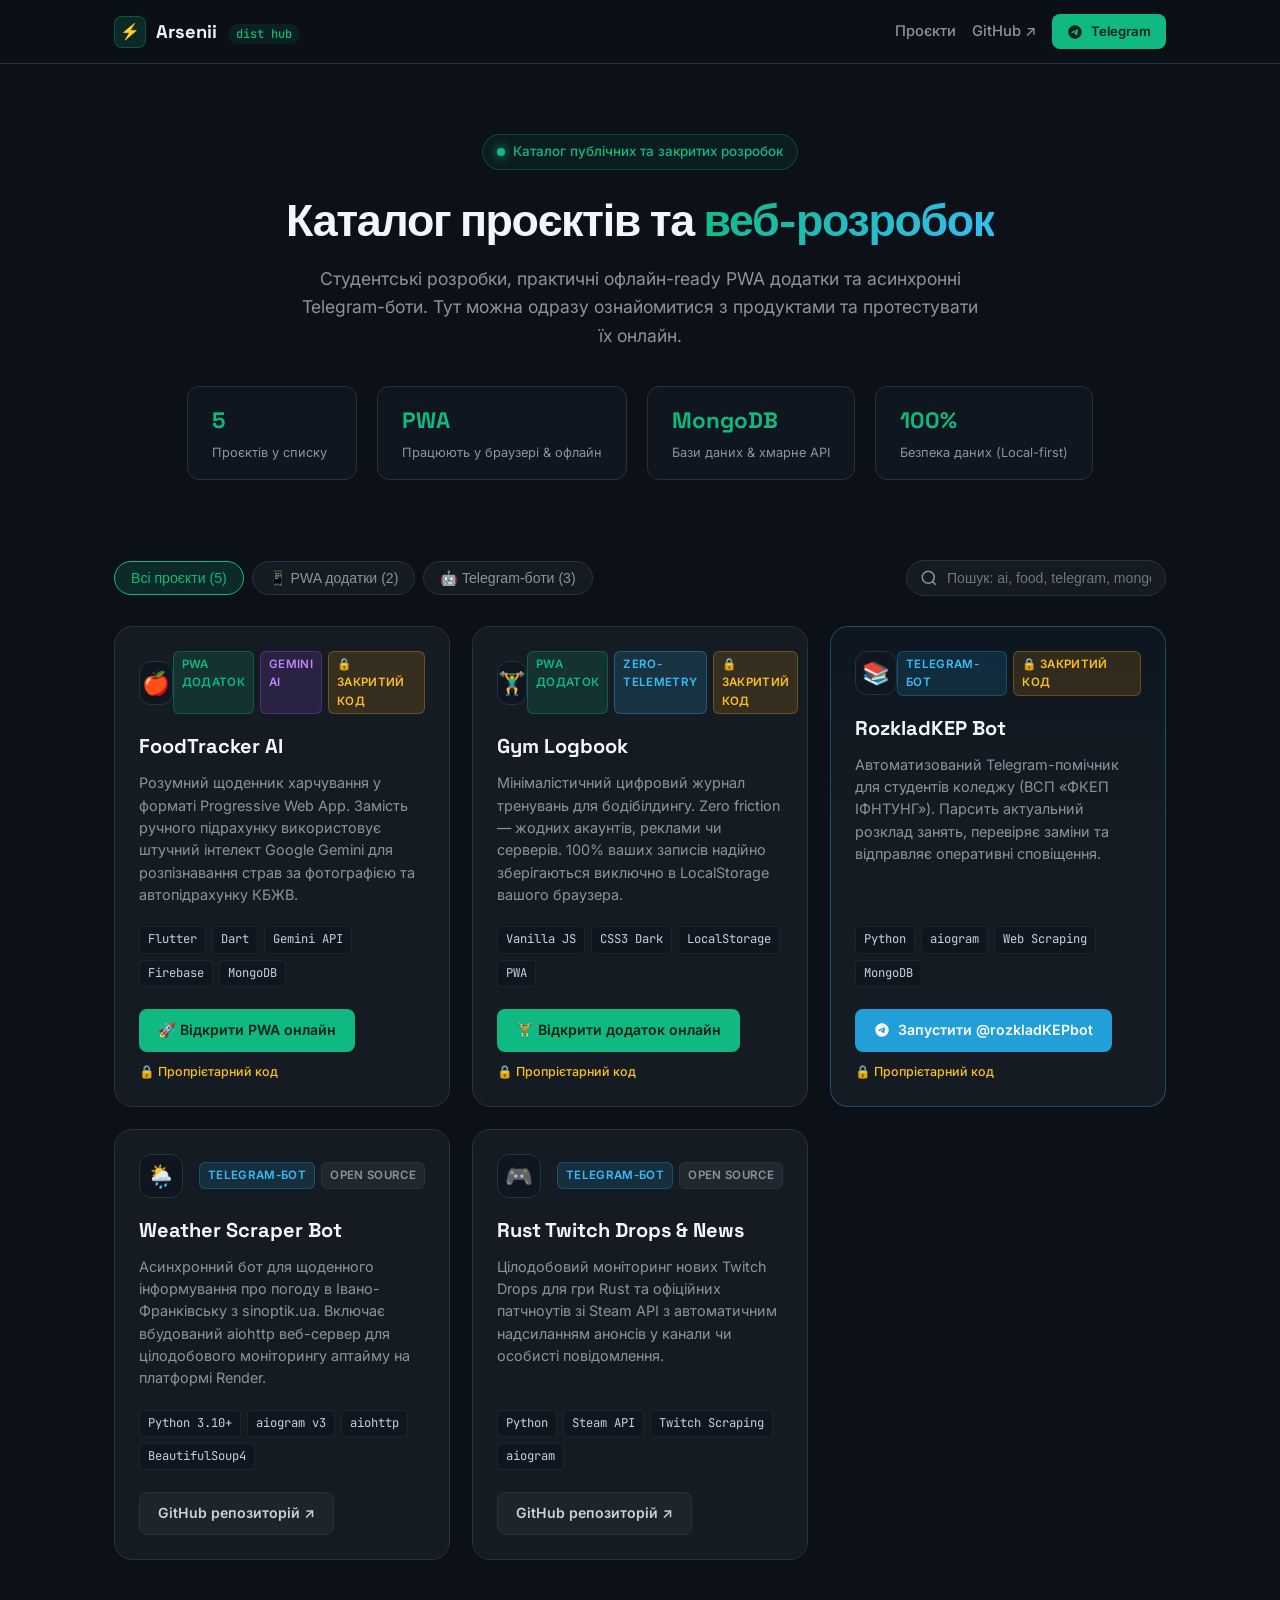
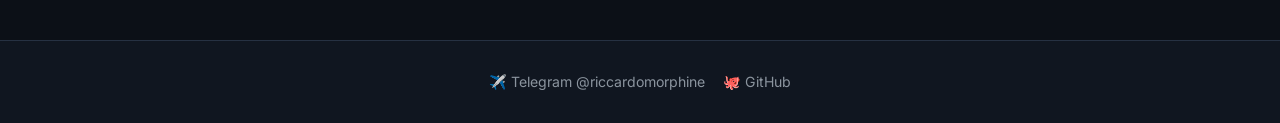
==== index.html @ 44084115 "chore: remove footer copyright" ====
<!DOCTYPE html>
<html lang="uk">
<head>
  <meta charset="UTF-8">
  <meta name="viewport" content="width=device-width, initial-scale=1.0">
  <meta name="color-scheme" content="dark">
  <title>Arsenii · Каталог проєктів & PWA</title>
  <meta name="description" content="Каталог проєктів, веб-додатків PWA та Telegram-ботів Arsenii (@arsen2010arsen). Пряме тестування онлайн.">
  <meta name="theme-color" content="#0b0f17">

  <link rel="preconnect" href="https://fonts.googleapis.com">
  <link rel="preconnect" href="https://fonts.gstatic.com" crossorigin>
  <link href="https://fonts.googleapis.com/css2?family=Inter:wght@400;500;600;700&family=JetBrains+Mono:wght@400;500;600&family=Space+Grotesk:wght@600;700&display=swap" rel="stylesheet">
  <link rel="stylesheet" href="./styles.css">
  <link rel="icon" href="data:image/svg+xml,%3Csvg xmlns='http://www.w3.org/2000/svg' viewBox='0 0 64 64'%3E%3Crect width='64' height='64' rx='16' fill='%230b0f17'/%3E%3Cpath d='M18 46V18h14a14 14 0 0 1 0 28H18zm14-14h12' stroke='%2310b981' stroke-width='4' stroke-linecap='round' stroke-linejoin='round' fill='none'/%3E%3C/svg%3E">
</head>
<body>
  <!-- HEADER -->
  <header class="site-header">
    <div class="container header-inner">
      <a href="#" class="brand">
        <span class="brand-icon">⚡</span>
        <span class="brand-text">Arsenii <span class="brand-badge">dist hub</span></span>
      </a>
      <nav class="nav-links">
        <a href="#projects">Проєкти</a>
        <a href="https://github.com/arsen2010arsen" target="_blank" rel="noopener">GitHub ↗</a>
        <a href="https://t.me/riccardomorphine" target="_blank" rel="noopener" class="btn btn-sm btn-primary">
          <svg width="16" height="16" viewBox="0 0 24 24" fill="currentColor"><path d="M12 2C6.48 2 2 6.48 2 12s4.48 10 10 10 10-4.48 10-10S17.52 2 12 2zm4.64 6.8c-.15 1.58-.8 5.42-1.13 7.19-.14.75-.42 1-.68 1.03-.58.05-1.02-.38-1.58-.75-.88-.58-1.38-.94-2.23-1.5-.99-.65-.35-1.01.22-1.59.15-.15 2.71-2.48 2.76-2.69a.2.2 0 00-.05-.18c-.06-.05-.14-.03-.21-.02-.09.02-1.49.95-4.22 2.79-.4.27-.76.41-1.08.4-.36-.01-1.04-.2-1.55-.37-.63-.2-1.12-.31-1.08-.66.02-.18.27-.36.74-.55 2.92-1.27 4.86-2.11 5.83-2.51 2.78-1.16 3.35-1.36 3.73-1.36.08 0 .27.02.39.12.1.08.13.19.14.27-.01.06.01.24 0 .38z"/></svg>
          Telegram
        </a>
      </nav>
    </div>
  </header>

  <!-- HERO SECTION -->
  <section class="hero">
    <div class="container">
      <div class="hero-badge">
        <span class="pulse-dot"></span>
        <span>Каталог публічних та закритих розробок</span>
      </div>
      <h1 class="hero-title">
        Каталог проєктів та <span class="gradient-text">веб-розробок</span>
      </h1>
      <p class="hero-subtitle">
        Студентські розробки, практичні офлайн-ready PWA додатки та асинхронні Telegram-боти.
        Тут можна одразу ознайомитися з продуктами та протестувати їх онлайн.
      </p>

      <div class="stats-row">
        <div class="stat-card">
          <div class="stat-num">5</div>
          <div class="stat-label">Проєктів у списку</div>
        </div>
        <div class="stat-card">
          <div class="stat-num">PWA</div>
          <div class="stat-label">Працюють у браузері & офлайн</div>
        </div>
        <div class="stat-card">
          <div class="stat-num">MongoDB</div>
          <div class="stat-label">Бази даних & хмарне API</div>
        </div>
        <div class="stat-card">
          <div class="stat-num">100%</div>
          <div class="stat-label">Безпека даних (Local-first)</div>
        </div>
      </div>
    </div>
  </section>

  <!-- PROJECTS SECTION -->
  <section class="section-projects" id="projects">
    <div class="container">
      <div class="toolbar">
        <div class="filter-chips">
          <button class="chip active" data-filter="all">Всі проєкти (5)</button>
          <button class="chip" data-filter="pwa">📱 PWA додатки (2)</button>
          <button class="chip" data-filter="bot">🤖 Telegram-боти (3)</button>
        </div>
        <div class="search-box">
          <svg class="search-icon" width="18" height="18" viewBox="0 0 24 24" fill="none" stroke="currentColor" stroke-width="2"><circle cx="11" cy="11" r="8"/><path d="m21 21-4.3-4.3"/></svg>
          <input type="text" id="searchInput" placeholder="Пошук: ai, food, telegram, mongodb..." autocomplete="off">
        </div>
      </div>

      <div class="projects-grid" id="projectsGrid">

        <!-- FOODTRACKER AI -->
        <article class="project-card" data-category="pwa" data-keywords="foodtracker ai flutter dart firebase gemini mongodb калорії харчування їжа pwa">
          <div class="card-header">
            <div class="card-icon-wrap icon-food">🍎</div>
            <div class="card-badges">
              <span class="badge badge-accent">PWA Додаток</span>
              <span class="badge badge-purple">Gemini AI</span>
              <span class="badge badge-private">🔒 Закритий код</span>
            </div>
          </div>
          <h2 class="card-title">FoodTracker AI</h2>
          <p class="card-desc">
            Розумний щоденник харчування у форматі Progressive Web App. Замість ручного підрахунку використовує штучний інтелект Google Gemini для розпізнавання страв за фотографією та автопідрахунку КБЖВ.
          </p>
          <div class="tech-stack">
            <span class="tech-tag">Flutter</span>
            <span class="tech-tag">Dart</span>
            <span class="tech-tag">Gemini API</span>
            <span class="tech-tag">Firebase</span>
            <span class="tech-tag">MongoDB</span>
          </div>
          <div class="card-actions">
            <a href="https://arsen2010arsen.github.io/FoodTracker/" target="_blank" rel="noopener" class="btn btn-primary">
              🚀 Відкрити PWA онлайн
            </a>
            <span class="private-note">🔒 Пропрієтарний код</span>
          </div>
        </article>

        <!-- GYM LOGBOOK -->
        <article class="project-card" data-category="pwa" data-keywords="gym logbook тренування зал спорт вправи ваги localstorage pwa javascript">
          <div class="card-header">
            <div class="card-icon-wrap icon-gym">🏋️‍♂️</div>
            <div class="card-badges">
              <span class="badge badge-accent">PWA Додаток</span>
              <span class="badge badge-blue">Zero-Telemetry</span>
              <span class="badge badge-private">🔒 Закритий код</span>
            </div>
          </div>
          <h2 class="card-title">Gym Logbook</h2>
          <p class="card-desc">
            Мінімалістичний цифровий журнал тренувань для бодібілдингу. Zero friction — жодних акаунтів, реклами чи серверів. 100% ваших записів надійно зберігаються виключно в LocalStorage вашого браузера.
          </p>
          <div class="tech-stack">
            <span class="tech-tag">Vanilla JS</span>
            <span class="tech-tag">CSS3 Dark</span>
            <span class="tech-tag">LocalStorage</span>
            <span class="tech-tag">PWA</span>
          </div>
          <div class="card-actions">
            <a href="https://arsen2010arsen.github.io/Gym-Logbook/" target="_blank" rel="noopener" class="btn btn-primary">
              🏋️ Відкрити додаток онлайн
            </a>
            <span class="private-note">🔒 Пропрієтарний код</span>
          </div>
        </article>

        <!-- ROZKLAD KEP -->
        <article class="project-card card-highlighted" data-category="bot" data-keywords="rozkladkep розклад коледж кеп парсинг студент пари заміни бот telegram python mongodb">
          <div class="card-header">
            <div class="card-icon-wrap icon-bot">📚</div>
            <div class="card-badges">
              <span class="badge badge-tg">Telegram-бот</span>
              <span class="badge badge-private">🔒 Закритий код</span>
            </div>
          </div>
          <h2 class="card-title">RozkladKEP Bot</h2>
          <p class="card-desc">
            Автоматизований Telegram-помічник для студентів коледжу (ВСП «ФКЕП ІФНТУНГ»). Парсить актуальний розклад занять, перевіряє заміни та відправляє оперативні сповіщення.
          </p>
          <div class="tech-stack">
            <span class="tech-tag">Python</span>
            <span class="tech-tag">aiogram</span>
            <span class="tech-tag">Web Scraping</span>
            <span class="tech-tag">MongoDB</span>
          </div>
          <div class="card-actions">
            <a href="https://t.me/rozkladKEPbot" target="_blank" rel="noopener" class="btn btn-primary btn-tg">
              <svg width="16" height="16" viewBox="0 0 24 24" fill="currentColor"><path d="M12 2C6.48 2 2 6.48 2 12s4.48 10 10 10 10-4.48 10-10S17.52 2 12 2zm4.64 6.8c-.15 1.58-.8 5.42-1.13 7.19-.14.75-.42 1-.68 1.03-.58.05-1.02-.38-1.58-.75-.88-.58-1.38-.94-2.23-1.5-.99-.65-.35-1.01.22-1.59.15-.15 2.71-2.48 2.76-2.69a.2.2 0 00-.05-.18c-.06-.05-.14-.03-.21-.02-.09.02-1.49.95-4.22 2.79-.4.27-.76.41-1.08.4-.36-.01-1.04-.2-1.55-.37-.63-.2-1.12-.31-1.08-.66.02-.18.27-.36.74-.55 2.92-1.27 4.86-2.11 5.83-2.51 2.78-1.16 3.35-1.36 3.73-1.36.08 0 .27.02.39.12.1.08.13.19.14.27-.01.06.01.24 0 .38z"/></svg>
              Запустити @rozkladKEPbot
            </a>
            <span class="private-note">🔒 Пропрієтарний код</span>
          </div>
        </article>

        <!-- WEATHER SCRAPER BOT -->
        <article class="project-card" data-category="bot" data-keywords="weather погода парсер sinoptik бот telegram python aiogram aiohttp render">
          <div class="card-header">
            <div class="card-icon-wrap icon-weather">🌦️</div>
            <div class="card-badges">
              <span class="badge badge-tg">Telegram-бот</span>
              <span class="badge badge-muted">Open Source</span>
            </div>
          </div>
          <h2 class="card-title">Weather Scraper Bot</h2>
          <p class="card-desc">
            Асинхронний бот для щоденного інформування про погоду в Івано-Франківську з sinoptik.ua. Включає вбудований aiohttp веб-сервер для цілодобового моніторингу аптайму на платформі Render.
          </p>
          <div class="tech-stack">
            <span class="tech-tag">Python 3.10+</span>
            <span class="tech-tag">aiogram v3</span>
            <span class="tech-tag">aiohttp</span>
            <span class="tech-tag">BeautifulSoup4</span>
          </div>
          <div class="card-actions">
            <a href="https://github.com/arsen2010arsen/weather-bot" target="_blank" rel="noopener" class="btn btn-outline">
              GitHub репозиторій ↗
            </a>
          </div>
        </article>

        <!-- RUST DROPS -->
        <article class="project-card" data-category="bot" data-keywords="rust twitch drops steam news бот telegram сповіщення ігри">
          <div class="card-header">
            <div class="card-icon-wrap icon-rust">🎮</div>
            <div class="card-badges">
              <span class="badge badge-tg">Telegram-бот</span>
              <span class="badge badge-muted">Open Source</span>
            </div>
          </div>
          <h2 class="card-title">Rust Twitch Drops & News</h2>
          <p class="card-desc">
            Цілодобовий моніторинг нових Twitch Drops для гри Rust та офіційних патчноутів зі Steam API з автоматичним надсиланням анонсів у канали чи особисті повідомлення.
          </p>
          <div class="tech-stack">
            <span class="tech-tag">Python</span>
            <span class="tech-tag">Steam API</span>
            <span class="tech-tag">Twitch Scraping</span>
            <span class="tech-tag">aiogram</span>
          </div>
          <div class="card-actions">
            <a href="https://github.com/arsen2010arsen/RustDrops" target="_blank" rel="noopener" class="btn btn-outline">
              GitHub репозиторій ↗
            </a>
          </div>
        </article>

      </div>

      <div class="empty-state" id="emptyState" style="display: none;">
        <p>🔍 Проєктів за цим запитом не знайдено.</p>
      </div>
    </div>
  </section>

  <!-- FOOTER -->
  <footer class="site-footer">
    <div class="container footer-inner">
      <div class="footer-links">
        <a href="https://t.me/riccardomorphine" target="_blank" rel="noopener">✈️ Telegram @riccardomorphine</a>
        <a href="https://github.com/arsen2010arsen" target="_blank" rel="noopener">🐙 GitHub</a>
      </div>
    </div>
  </footer>

  <script src="./script.js"></script>
</body>
</html>
---- styles.css ----
:root {
  --bg-main: #0c1017;
  --bg-card: #151b23;
  --bg-card-hover: #1c2430;
  --bg-surface: #101620;
  --border: #263142;
  --border-focus: #3b82f6;
  --text-main: #f0f6fc;
  --text-muted: #8b949e;
  --text-sub: #c9d1d9;
  
  --primary: #10b981;
  --primary-hover: #059669;
  --primary-glow: rgba(16, 185, 129, 0.15);
  
  --tg: #229ed9;
  --tg-hover: #1b87ba;
  
  --radius-sm: 8px;
  --radius-md: 12px;
  --radius-lg: 18px;
  --transition: all 0.2s cubic-bezier(0.16, 1, 0.3, 1);
}

* {
  margin: 0;
  padding: 0;
  box-sizing: border-box;
}

html {
  scroll-behavior: smooth;
}

body {
  font-family: 'Inter', -apple-system, BlinkMacSystemFont, 'Segoe UI', Roboto, sans-serif;
  background-color: var(--bg-main);
  color: var(--text-main);
  line-height: 1.6;
  min-height: 100vh;
  display: flex;
  flex-direction: column;
}

.container {
  width: 100%;
  max-width: 1100px;
  margin: 0 auto;
  padding: 0 24px;
}

/* HEADER */
.site-header {
  position: sticky;
  top: 0;
  z-index: 100;
  background: rgba(12, 16, 23, 0.85);
  backdrop-filter: blur(12px);
  -webkit-backdrop-filter: blur(12px);
  border-bottom: 1px solid var(--border);
  padding: 14px 0;
}

.header-inner {
  display: flex;
  justify-content: space-between;
  align-items: center;
}

.brand {
  display: flex;
  align-items: center;
  gap: 10px;
  text-decoration: none;
  color: var(--text-main);
  font-family: 'Space Grotesk', sans-serif;
  font-size: 1.15rem;
  font-weight: 700;
}

.brand-icon {
  display: flex;
  align-items: center;
  justify-content: center;
  width: 32px;
  height: 32px;
  background: var(--primary-glow);
  border: 1px solid rgba(16, 185, 129, 0.3);
  border-radius: var(--radius-sm);
  font-size: 1rem;
}

.brand-badge {
  font-size: 0.75rem;
  font-family: 'JetBrains Mono', monospace;
  font-weight: 500;
  color: var(--primary);
  background: rgba(16, 185, 129, 0.1);
  padding: 2px 8px;
  border-radius: 20px;
  margin-left: 6px;
}

.nav-links {
  display: flex;
  align-items: center;
  gap: 16px;
}

.nav-links a:not(.btn) {
  color: var(--text-muted);
  text-decoration: none;
  font-size: 0.92rem;
  font-weight: 500;
  transition: var(--transition);
}

.nav-links a:not(.btn):hover {
  color: var(--text-main);
}

/* BUTTONS */
.btn {
  display: inline-flex;
  align-items: center;
  justify-content: center;
  gap: 8px;
  padding: 9px 18px;
  border-radius: var(--radius-sm);
  font-size: 0.88rem;
  font-weight: 600;
  text-decoration: none;
  cursor: pointer;
  transition: var(--transition);
  border: 1px solid transparent;
}

.btn-sm {
  padding: 6px 14px;
  font-size: 0.82rem;
}

.btn-primary {
  background: var(--primary);
  color: #042116;
}

.btn-primary:hover {
  background: var(--primary-hover);
  color: #fff;
  transform: translateY(-1px);
}

.btn-tg {
  background: var(--tg);
  color: #fff;
}

.btn-tg:hover {
  background: var(--tg-hover);
  transform: translateY(-1px);
}

.btn-outline {
  background: rgba(255, 255, 255, 0.04);
  color: var(--text-sub);
  border-color: var(--border);
}

.btn-outline:hover {
  background: rgba(255, 255, 255, 0.08);
  border-color: var(--text-muted);
  color: var(--text-main);
}

/* HERO */
.hero {
  padding: 70px 0 40px;
  text-align: center;
}

.hero-badge {
  display: inline-flex;
  align-items: center;
  gap: 8px;
  padding: 6px 14px;
  background: rgba(16, 185, 129, 0.08);
  border: 1px solid rgba(16, 185, 129, 0.25);
  border-radius: 30px;
  color: var(--primary);
  font-size: 0.84rem;
  font-weight: 500;
  margin-bottom: 24px;
}

.pulse-dot {
  width: 8px;
  height: 8px;
  background: var(--primary);
  border-radius: 50%;
  box-shadow: 0 0 10px var(--primary);
  animation: pulse 2s infinite;
}

@keyframes pulse {
  0%, 100% { opacity: 1; transform: scale(1); }
  50% { opacity: 0.5; transform: scale(0.85); }
}

.hero-title {
  font-family: 'Space Grotesk', sans-serif;
  font-size: 2.8rem;
  font-weight: 700;
  line-height: 1.2;
  letter-spacing: -0.03em;
  margin-bottom: 18px;
}

.gradient-text {
  background: linear-gradient(135deg, #10b981 0%, #38bdf8 100%);
  -webkit-background-clip: text;
  -webkit-text-fill-color: transparent;
}

.hero-subtitle {
  max-width: 680px;
  margin: 0 auto 36px;
  color: var(--text-muted);
  font-size: 1.1rem;
}

.stats-row {
  display: flex;
  justify-content: center;
  gap: 20px;
  flex-wrap: wrap;
  margin-top: 10px;
}

.stat-card {
  background: var(--bg-surface);
  border: 1px solid var(--border);
  padding: 16px 24px;
  border-radius: var(--radius-md);
  min-width: 170px;
  text-align: left;
}

.stat-num {
  font-family: 'Space Grotesk', sans-serif;
  font-size: 1.4rem;
  font-weight: 700;
  color: var(--primary);
}

.stat-label {
  font-size: 0.8rem;
  color: var(--text-muted);
  margin-top: 4px;
}

/* TOOLBAR & SEARCH */
.section-projects {
  padding: 40px 0 80px;
  flex-grow: 1;
}

.toolbar {
  display: flex;
  justify-content: space-between;
  align-items: center;
  gap: 16px;
  margin-bottom: 30px;
  flex-wrap: wrap;
}

.filter-chips {
  display: flex;
  gap: 8px;
  flex-wrap: wrap;
}

.chip {
  background: var(--bg-card);
  color: var(--text-muted);
  border: 1px solid var(--border);
  padding: 8px 16px;
  border-radius: 20px;
  font-size: 0.88rem;
  font-weight: 500;
  cursor: pointer;
  transition: var(--transition);
}

.chip:hover {
  color: var(--text-main);
  border-color: var(--text-muted);
}

.chip.active {
  background: var(--primary-glow);
  color: var(--primary);
  border-color: var(--primary);
}

.search-box {
  position: relative;
  min-width: 260px;
}

.search-icon {
  position: absolute;
  left: 14px;
  top: 50%;
  transform: translateY(-50%);
  color: var(--text-muted);
  pointer-events: none;
}

.search-box input {
  width: 100%;
  padding: 9px 14px 9px 40px;
  background: var(--bg-card);
  border: 1px solid var(--border);
  border-radius: 20px;
  color: var(--text-main);
  font-size: 0.88rem;
  outline: none;
  transition: var(--transition);
}

.search-box input:focus {
  border-color: var(--primary);
  box-shadow: 0 0 0 3px rgba(16, 185, 129, 0.2);
}

/* PROJECTS GRID */
.projects-grid {
  display: grid;
  grid-template-columns: repeat(auto-fill, minmax(320px, 1fr));
  gap: 22px;
}

.project-card {
  background: var(--bg-card);
  border: 1px solid var(--border);
  border-radius: var(--radius-lg);
  padding: 24px;
  display: flex;
  flex-direction: column;
  transition: var(--transition);
  position: relative;
}

.project-card:hover {
  transform: translateY(-3px);
  border-color: #3b4a5d;
  background: var(--bg-card-hover);
  box-shadow: 0 12px 30px rgba(0, 0, 0, 0.35);
}

.card-highlighted {
  border-color: rgba(34, 158, 217, 0.4);
  background: linear-gradient(180deg, rgba(34, 158, 217, 0.05) 0%, var(--bg-card) 40%);
}

.card-header {
  display: flex;
  justify-content: space-between;
  align-items: center;
  margin-bottom: 16px;
}

.card-icon-wrap {
  width: 44px;
  height: 44px;
  display: flex;
  align-items: center;
  justify-content: center;
  border-radius: var(--radius-md);
  font-size: 1.4rem;
  background: var(--bg-surface);
  border: 1px solid var(--border);
}

.card-badges {
  display: flex;
  gap: 6px;
}

.badge {
  font-size: 0.72rem;
  font-weight: 600;
  padding: 3px 8px;
  border-radius: 6px;
  text-transform: uppercase;
  letter-spacing: 0.03em;
}

.badge-accent {
  background: rgba(16, 185, 129, 0.15);
  color: var(--primary);
  border: 1px solid rgba(16, 185, 129, 0.3);
}

.badge-purple {
  background: rgba(168, 85, 247, 0.15);
  color: #c084fc;
  border: 1px solid rgba(168, 85, 247, 0.3);
}

.badge-blue {
  background: rgba(56, 189, 248, 0.15);
  color: #38bdf8;
  border: 1px solid rgba(56, 189, 248, 0.3);
}

.badge-tg {
  background: rgba(34, 158, 217, 0.15);
  color: #38bdf8;
  border: 1px solid rgba(34, 158, 217, 0.3);
}

.badge-private {
  background: rgba(245, 158, 11, 0.15);
  color: #fbbf24;
  border: 1px solid rgba(245, 158, 11, 0.3);
}

.badge-muted {
  background: rgba(255, 255, 255, 0.05);
  color: var(--text-muted);
  border: 1px solid var(--border);
}

.card-title {
  font-family: 'Space Grotesk', sans-serif;
  font-size: 1.25rem;
  font-weight: 700;
  margin-bottom: 10px;
  color: var(--text-main);
}

.card-desc {
  color: var(--text-muted);
  font-size: 0.9rem;
  line-height: 1.55;
  margin-bottom: 20px;
  flex-grow: 1;
}

.tech-stack {
  display: flex;
  flex-wrap: wrap;
  gap: 6px;
  margin-bottom: 22px;
}

.tech-tag {
  font-family: 'JetBrains Mono', monospace;
  font-size: 0.76rem;
  background: var(--bg-surface);
  color: var(--text-sub);
  padding: 3px 8px;
  border-radius: 4px;
  border: 1px solid rgba(255, 255, 255, 0.06);
}

.card-actions {
  display: flex;
  align-items: center;
  gap: 10px;
  flex-wrap: wrap;
}

.private-note {
  font-size: 0.78rem;
  color: #fbbf24;
  font-weight: 500;
}

.empty-state {
  text-align: center;
  padding: 60px 20px;
  color: var(--text-muted);
  font-size: 1.1rem;
}

/* FOOTER */
.site-footer {
  border-top: 1px solid var(--border);
  padding: 30px 0;
  background: var(--bg-surface);
}

.footer-inner {
  display: flex;
  justify-content: center;
  align-items: center;
  gap: 24px;
}

.footer-copy {
  font-size: 0.9rem;
  font-weight: 600;
  color: var(--text-main);
}

.footer-sub {
  font-size: 0.8rem;
  color: var(--text-muted);
}

.footer-links {
  display: flex;
  gap: 18px;
}

.footer-links a {
  color: var(--text-muted);
  text-decoration: none;
  font-size: 0.88rem;
  transition: var(--transition);
}

.footer-links a:hover {
  color: var(--primary);
}

/* RESPONSIVE */
@media (max-width: 768px) {
  .hero-title {
    font-size: 2.1rem;
  }
  .toolbar {
    flex-direction: column;
    align-items: stretch;
  }
  .search-box {
    width: 100%;
  }
  .footer-inner {
    flex-direction: column;
    text-align: center;
  }
}
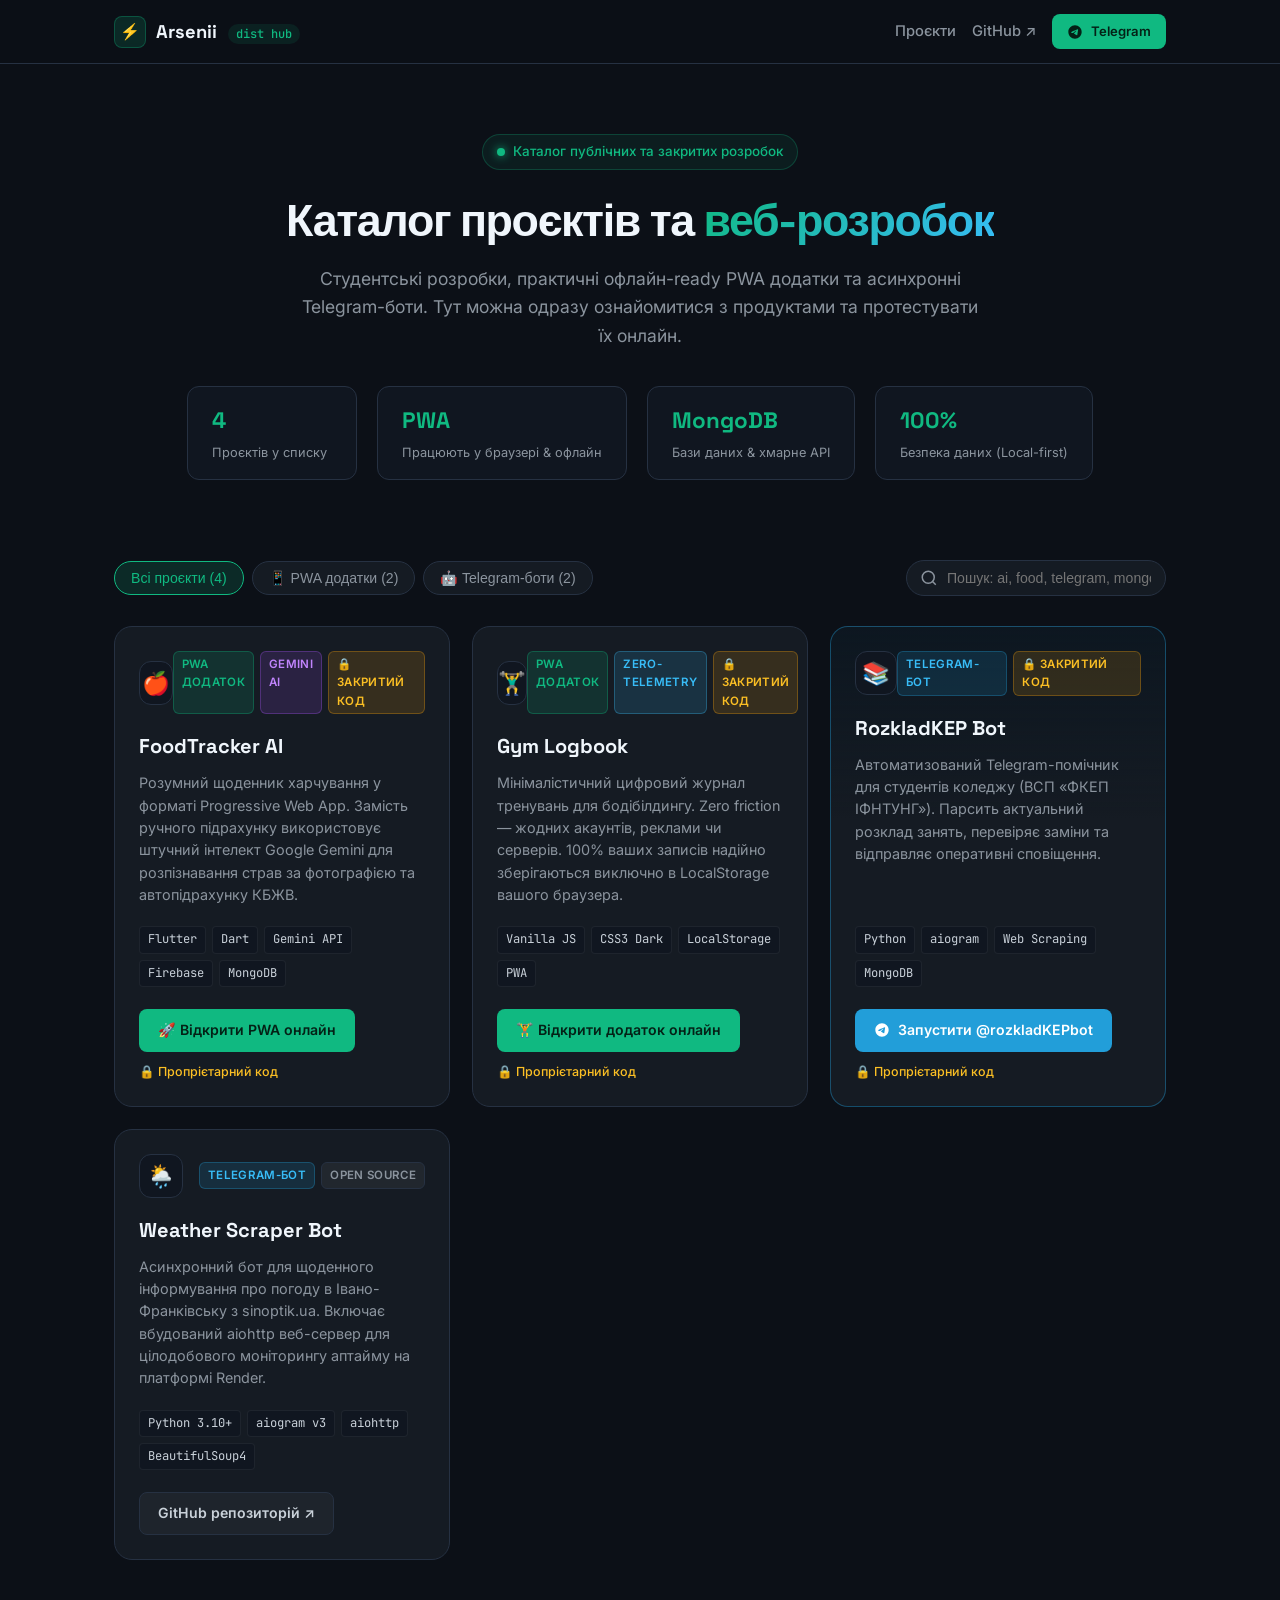
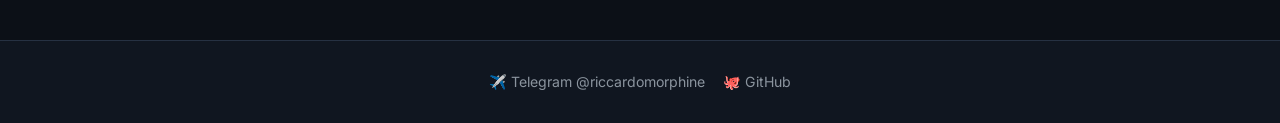
==== commit 525e53a7: "chore: remove rust drops project" ====
--- a/index.html
+++ b/index.html
@@ -50,7 +50,7 @@
 
       <div class="stats-row">
         <div class="stat-card">
-          <div class="stat-num">5</div>
+          <div class="stat-num">4</div>
           <div class="stat-label">Проєктів у списку</div>
         </div>
         <div class="stat-card">
@@ -74,9 +74,9 @@
     <div class="container">
       <div class="toolbar">
         <div class="filter-chips">
-          <button class="chip active" data-filter="all">Всі проєкти (5)</button>
+          <button class="chip active" data-filter="all">Всі проєкти (4)</button>
           <button class="chip" data-filter="pwa">📱 PWA додатки (2)</button>
-          <button class="chip" data-filter="bot">🤖 Telegram-боти (3)</button>
+          <button class="chip" data-filter="bot">🤖 Telegram-боти (2)</button>
         </div>
         <div class="search-box">
           <svg class="search-icon" width="18" height="18" viewBox="0 0 24 24" fill="none" stroke="currentColor" stroke-width="2"><circle cx="11" cy="11" r="8"/><path d="m21 21-4.3-4.3"/></svg>
@@ -192,32 +192,6 @@
           </div>
           <div class="card-actions">
             <a href="https://github.com/arsen2010arsen/weather-bot" target="_blank" rel="noopener" class="btn btn-outline">
-              GitHub репозиторій ↗
-            </a>
-          </div>
-        </article>
-
-        <!-- RUST DROPS -->
-        <article class="project-card" data-category="bot" data-keywords="rust twitch drops steam news бот telegram сповіщення ігри">
-          <div class="card-header">
-            <div class="card-icon-wrap icon-rust">🎮</div>
-            <div class="card-badges">
-              <span class="badge badge-tg">Telegram-бот</span>
-              <span class="badge badge-muted">Open Source</span>
-            </div>
-          </div>
-          <h2 class="card-title">Rust Twitch Drops & News</h2>
-          <p class="card-desc">
-            Цілодобовий моніторинг нових Twitch Drops для гри Rust та офіційних патчноутів зі Steam API з автоматичним надсиланням анонсів у канали чи особисті повідомлення.
-          </p>
-          <div class="tech-stack">
-            <span class="tech-tag">Python</span>
-            <span class="tech-tag">Steam API</span>
-            <span class="tech-tag">Twitch Scraping</span>
-            <span class="tech-tag">aiogram</span>
-          </div>
-          <div class="card-actions">
-            <a href="https://github.com/arsen2010arsen/RustDrops" target="_blank" rel="noopener" class="btn btn-outline">
               GitHub репозиторій ↗
             </a>
           </div>
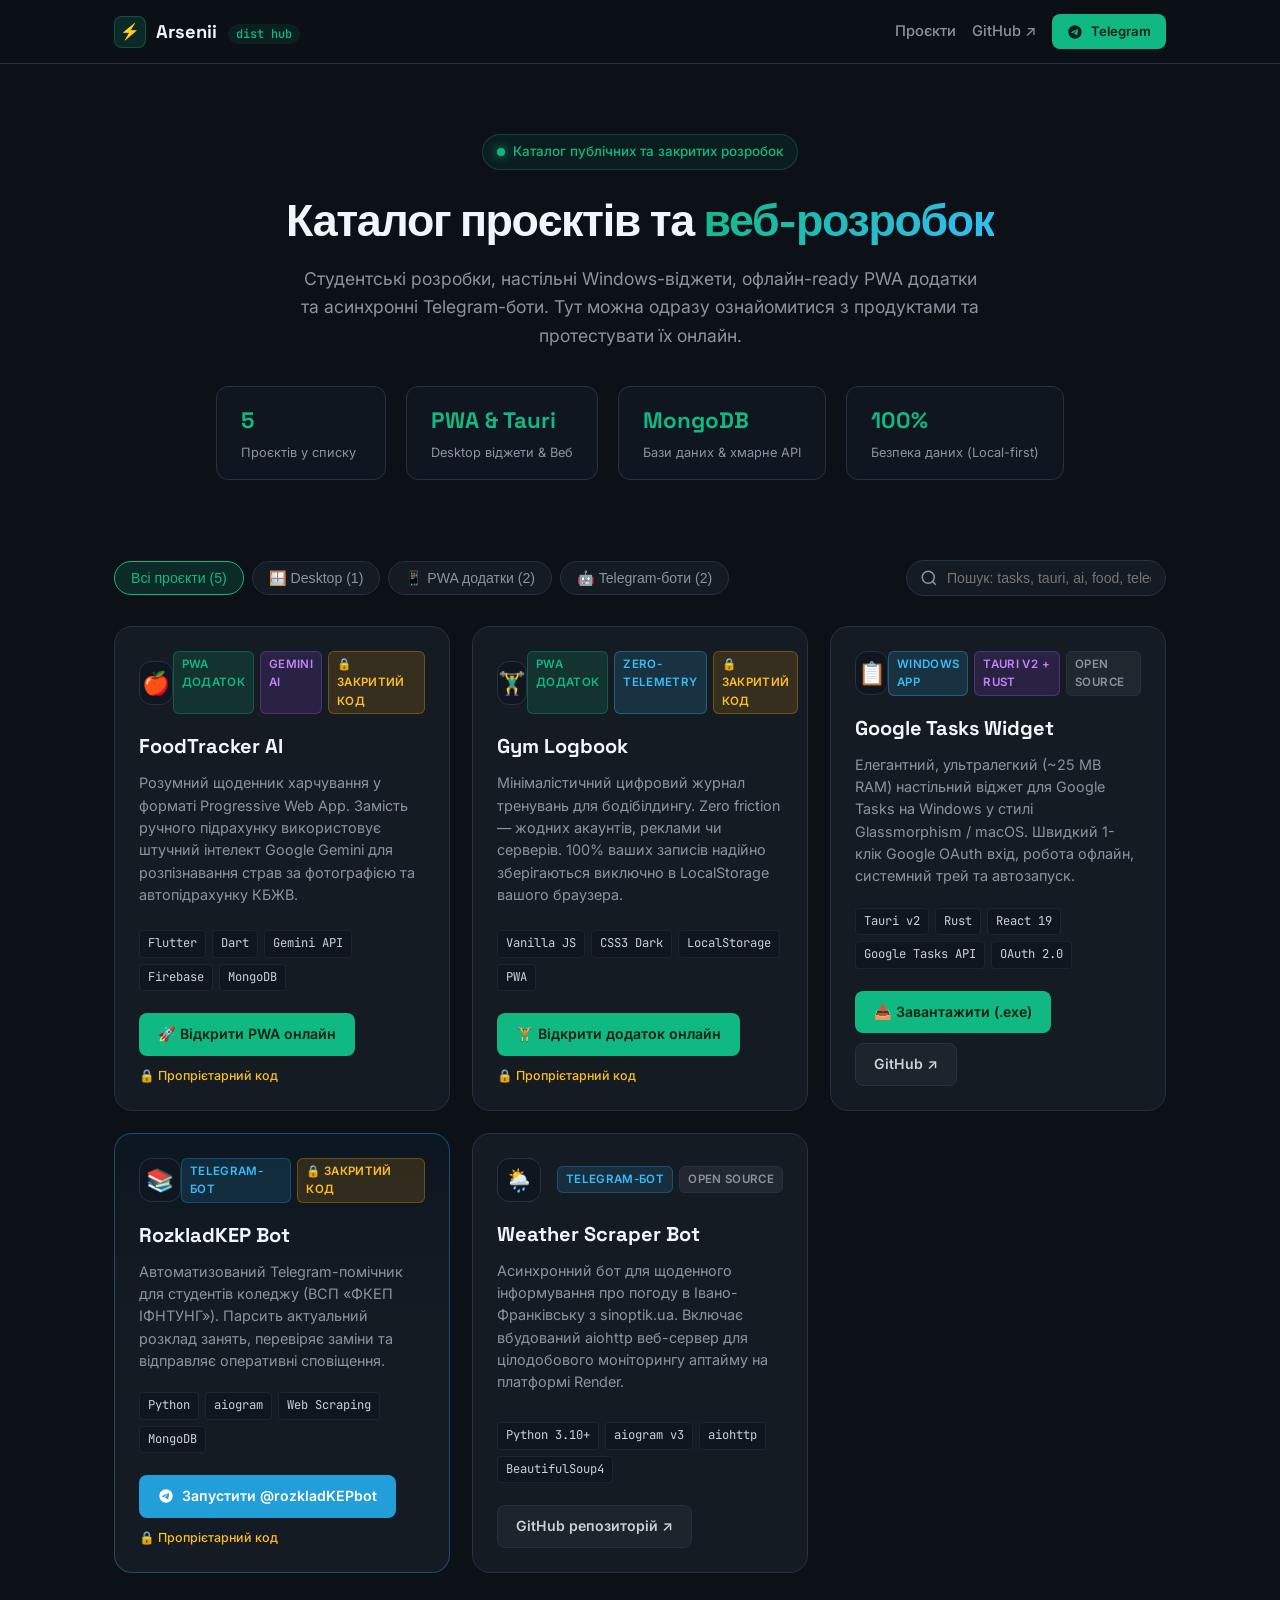
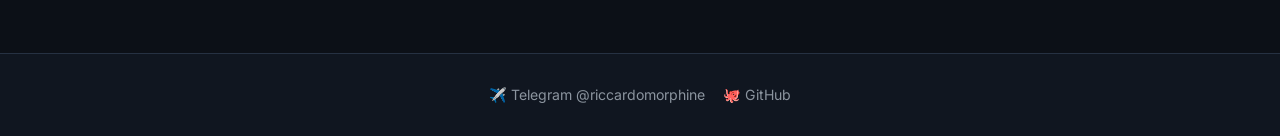
==== commit 423b211b: "feat: add Google Tasks Widget to project catalog" ====
--- a/index.html
+++ b/index.html
@@ -44,18 +44,18 @@
         Каталог проєктів та <span class="gradient-text">веб-розробок</span>
       </h1>
       <p class="hero-subtitle">
-        Студентські розробки, практичні офлайн-ready PWA додатки та асинхронні Telegram-боти.
+        Студентські розробки, настільні Windows-віджети, офлайн-ready PWA додатки та асинхронні Telegram-боти.
         Тут можна одразу ознайомитися з продуктами та протестувати їх онлайн.
       </p>
 
       <div class="stats-row">
         <div class="stat-card">
-          <div class="stat-num">4</div>
+          <div class="stat-num">5</div>
           <div class="stat-label">Проєктів у списку</div>
         </div>
         <div class="stat-card">
-          <div class="stat-num">PWA</div>
-          <div class="stat-label">Працюють у браузері & офлайн</div>
+          <div class="stat-num">PWA & Tauri</div>
+          <div class="stat-label">Desktop віджети & Веб</div>
         </div>
         <div class="stat-card">
           <div class="stat-num">MongoDB</div>
@@ -74,13 +74,14 @@
     <div class="container">
       <div class="toolbar">
         <div class="filter-chips">
-          <button class="chip active" data-filter="all">Всі проєкти (4)</button>
+          <button class="chip active" data-filter="all">Всі проєкти (5)</button>
+          <button class="chip" data-filter="desktop">🪟 Desktop (1)</button>
           <button class="chip" data-filter="pwa">📱 PWA додатки (2)</button>
           <button class="chip" data-filter="bot">🤖 Telegram-боти (2)</button>
         </div>
         <div class="search-box">
           <svg class="search-icon" width="18" height="18" viewBox="0 0 24 24" fill="none" stroke="currentColor" stroke-width="2"><circle cx="11" cy="11" r="8"/><path d="m21 21-4.3-4.3"/></svg>
-          <input type="text" id="searchInput" placeholder="Пошук: ai, food, telegram, mongodb..." autocomplete="off">
+          <input type="text" id="searchInput" placeholder="Пошук: tasks, tauri, ai, food, telegram..." autocomplete="off">
         </div>
       </div>
 
@@ -140,6 +141,37 @@
               🏋️ Відкрити додаток онлайн
             </a>
             <span class="private-note">🔒 Пропрієтарний код</span>
+          </div>
+        </article>
+
+        <!-- GOOGLE TASKS WIDGET -->
+        <article class="project-card" data-category="desktop" data-keywords="google tasks widget віджет tauri rust react desktop windows macos glassmorphism oauth tasks api">
+          <div class="card-header">
+            <div class="card-icon-wrap icon-tasks">📋</div>
+            <div class="card-badges">
+              <span class="badge badge-blue">Windows App</span>
+              <span class="badge badge-purple">Tauri v2 + Rust</span>
+              <span class="badge badge-muted">Open Source</span>
+            </div>
+          </div>
+          <h2 class="card-title">Google Tasks Widget</h2>
+          <p class="card-desc">
+            Елегантний, ультралегкий (~25 MB RAM) настільний віджет для Google Tasks на Windows у стилі Glassmorphism / macOS. Швидкий 1-клік Google OAuth вхід, робота офлайн, системний трей та автозапуск.
+          </p>
+          <div class="tech-stack">
+            <span class="tech-tag">Tauri v2</span>
+            <span class="tech-tag">Rust</span>
+            <span class="tech-tag">React 19</span>
+            <span class="tech-tag">Google Tasks API</span>
+            <span class="tech-tag">OAuth 2.0</span>
+          </div>
+          <div class="card-actions">
+            <a href="https://github.com/arsen2010arsen/google-tasks-widget/releases/latest" target="_blank" rel="noopener" class="btn btn-primary">
+              📥 Завантажити (.exe)
+            </a>
+            <a href="https://github.com/arsen2010arsen/google-tasks-widget" target="_blank" rel="noopener" class="btn btn-outline" title="Переглянути на GitHub">
+              GitHub ↗
+            </a>
           </div>
         </article>
 
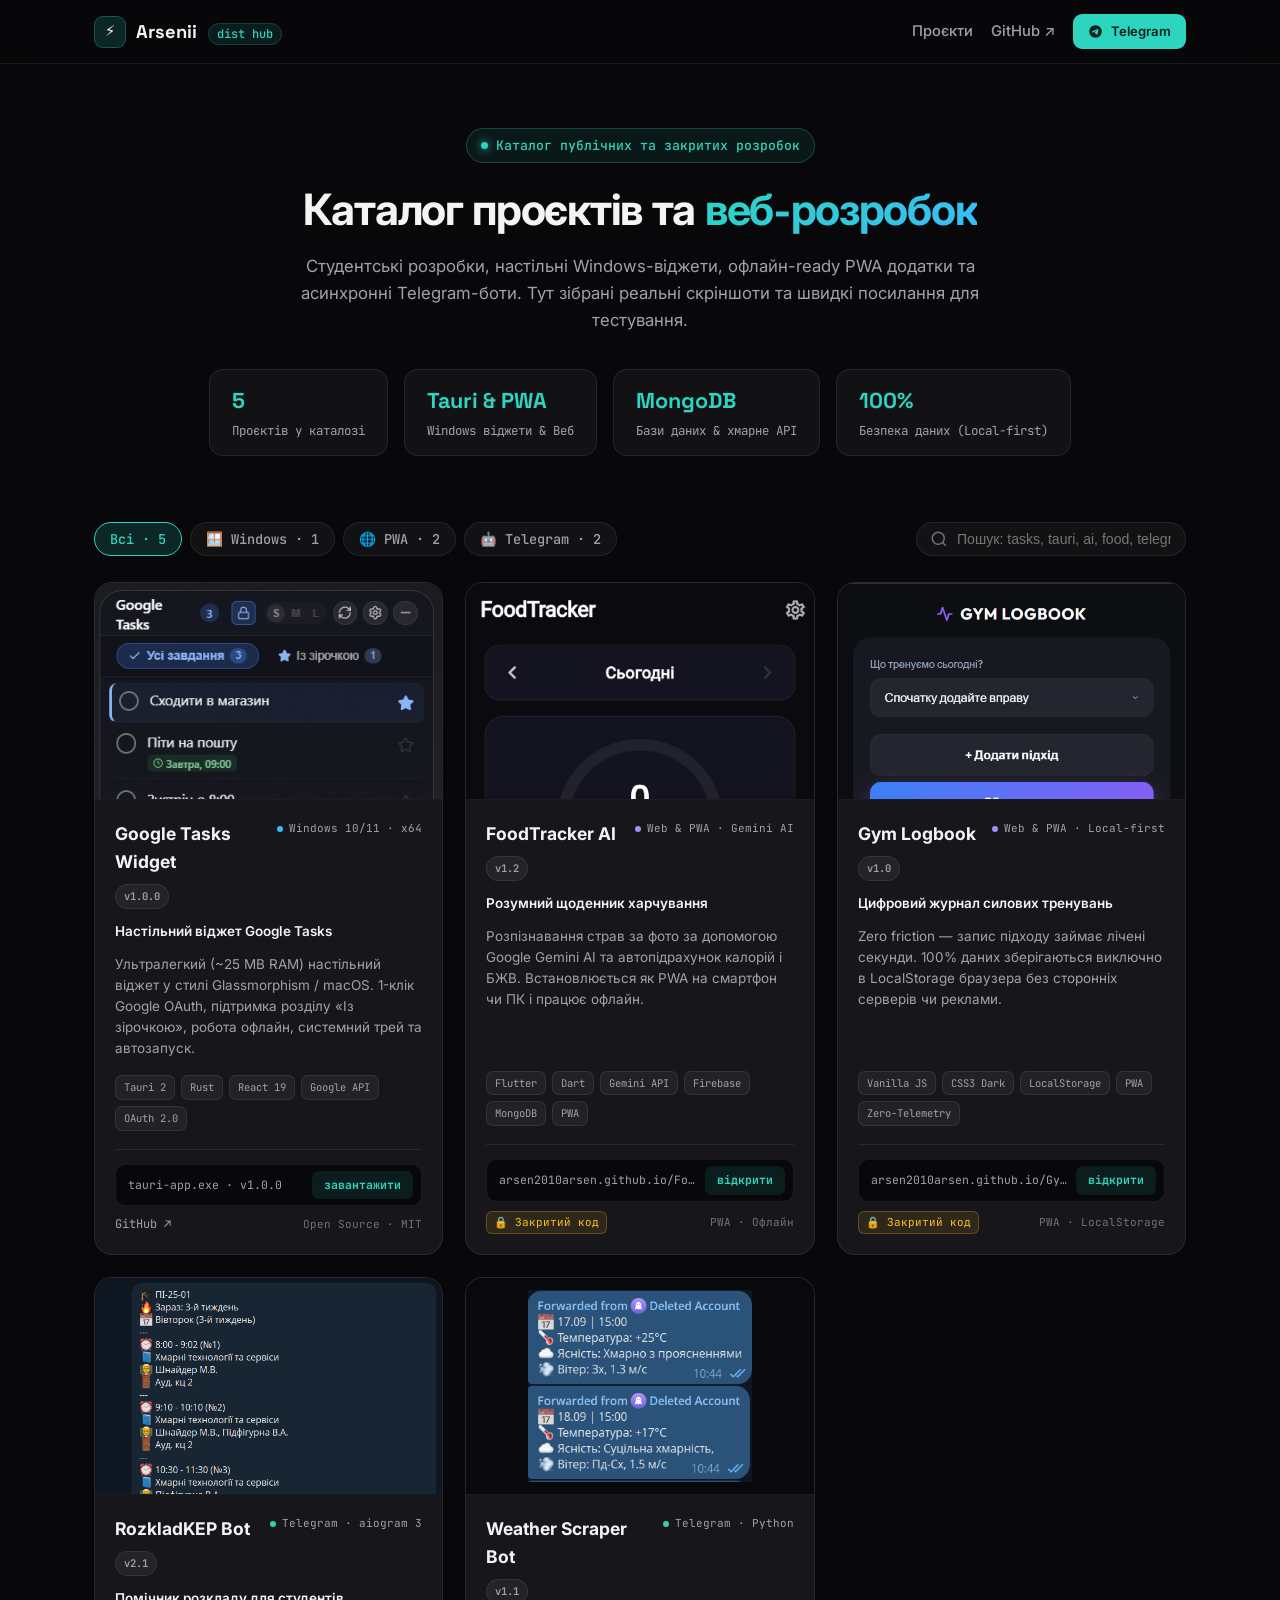
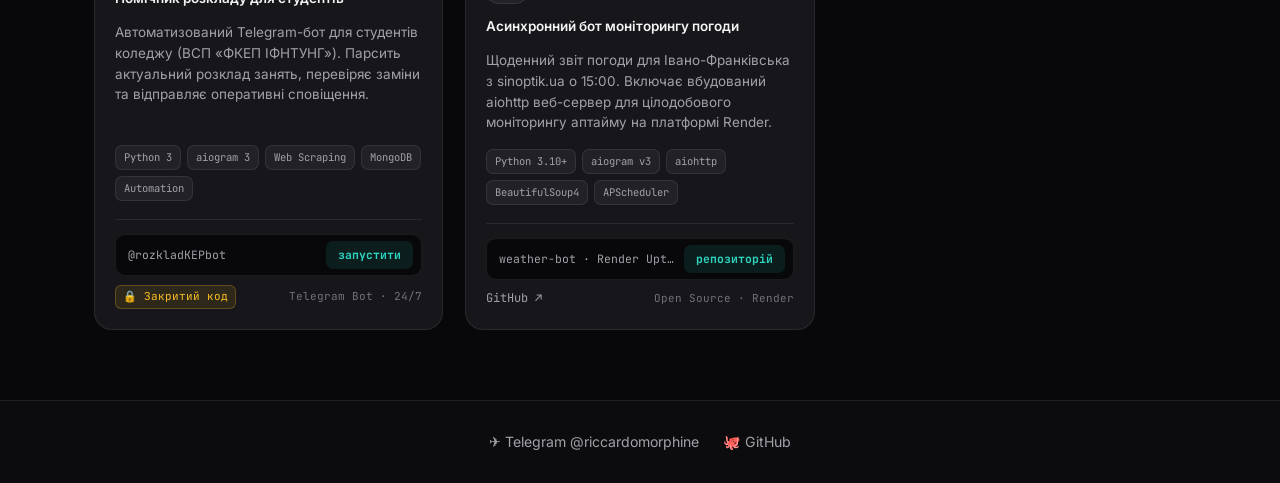
==== commit 40541131: "feat: redesign project cards with screenshots and andreichuk.dev visual style" ====
--- a/index.html
+++ b/index.html
@@ -6,13 +6,13 @@
   <meta name="color-scheme" content="dark">
   <title>Arsenii · Каталог проєктів & PWA</title>
   <meta name="description" content="Каталог проєктів, веб-додатків PWA та Telegram-ботів Arsenii (@arsen2010arsen). Пряме тестування онлайн.">
-  <meta name="theme-color" content="#0b0f17">
+  <meta name="theme-color" content="#08080a">
 
   <link rel="preconnect" href="https://fonts.googleapis.com">
   <link rel="preconnect" href="https://fonts.gstatic.com" crossorigin>
   <link href="https://fonts.googleapis.com/css2?family=Inter:wght@400;500;600;700&family=JetBrains+Mono:wght@400;500;600&family=Space+Grotesk:wght@600;700&display=swap" rel="stylesheet">
   <link rel="stylesheet" href="./styles.css">
-  <link rel="icon" href="data:image/svg+xml,%3Csvg xmlns='http://www.w3.org/2000/svg' viewBox='0 0 64 64'%3E%3Crect width='64' height='64' rx='16' fill='%230b0f17'/%3E%3Cpath d='M18 46V18h14a14 14 0 0 1 0 28H18zm14-14h12' stroke='%2310b981' stroke-width='4' stroke-linecap='round' stroke-linejoin='round' fill='none'/%3E%3C/svg%3E">
+  <link rel="icon" href="data:image/svg+xml,%3Csvg xmlns='http://www.w3.org/2000/svg' viewBox='0 0 64 64'%3E%3Crect width='64' height='64' rx='16' fill='%2308080a'/%3E%3Cpath d='M18 46V18h14a14 14 0 0 1 0 28H18zm14-14h12' stroke='%232dd4bf' stroke-width='4' stroke-linecap='round' stroke-linejoin='round' fill='none'/%3E%3C/svg%3E">
 </head>
 <body>
   <!-- HEADER -->
@@ -26,7 +26,7 @@
         <a href="#projects">Проєкти</a>
         <a href="https://github.com/arsen2010arsen" target="_blank" rel="noopener">GitHub ↗</a>
         <a href="https://t.me/riccardomorphine" target="_blank" rel="noopener" class="btn btn-sm btn-primary">
-          <svg width="16" height="16" viewBox="0 0 24 24" fill="currentColor"><path d="M12 2C6.48 2 2 6.48 2 12s4.48 10 10 10 10-4.48 10-10S17.52 2 12 2zm4.64 6.8c-.15 1.58-.8 5.42-1.13 7.19-.14.75-.42 1-.68 1.03-.58.05-1.02-.38-1.58-.75-.88-.58-1.38-.94-2.23-1.5-.99-.65-.35-1.01.22-1.59.15-.15 2.71-2.48 2.76-2.69a.2.2 0 00-.05-.18c-.06-.05-.14-.03-.21-.02-.09.02-1.49.95-4.22 2.79-.4.27-.76.41-1.08.4-.36-.01-1.04-.2-1.55-.37-.63-.2-1.12-.31-1.08-.66.02-.18.27-.36.74-.55 2.92-1.27 4.86-2.11 5.83-2.51 2.78-1.16 3.35-1.36 3.73-1.36.08 0 .27.02.39.12.1.08.13.19.14.27-.01.06.01.24 0 .38z"/></svg>
+          <svg width="15" height="15" viewBox="0 0 24 24" fill="currentColor"><path d="M12 2C6.48 2 2 6.48 2 12s4.48 10 10 10 10-4.48 10-10S17.52 2 12 2zm4.64 6.8c-.15 1.58-.8 5.42-1.13 7.19-.14.75-.42 1-.68 1.03-.58.05-1.02-.38-1.58-.75-.88-.58-1.38-.94-2.23-1.5-.99-.65-.35-1.01.22-1.59.15-.15 2.71-2.48 2.76-2.69a.2.2 0 00-.05-.18c-.06-.05-.14-.03-.21-.02-.09.02-1.49.95-4.22 2.79-.4.27-.76.41-1.08.4-.36-.01-1.04-.2-1.55-.37-.63-.2-1.12-.31-1.08-.66.02-.18.27-.36.74-.55 2.92-1.27 4.86-2.11 5.83-2.51 2.78-1.16 3.35-1.36 3.73-1.36.08 0 .27.02.39.12.1.08.13.19.14.27-.01.06.01.24 0 .38z"/></svg>
           Telegram
         </a>
       </nav>
@@ -45,21 +45,21 @@
       </h1>
       <p class="hero-subtitle">
         Студентські розробки, настільні Windows-віджети, офлайн-ready PWA додатки та асинхронні Telegram-боти.
-        Тут можна одразу ознайомитися з продуктами та протестувати їх онлайн.
+        Тут зібрані реальні скріншоти та швидкі посилання для тестування.
       </p>
 
       <div class="stats-row">
         <div class="stat-card">
           <div class="stat-num">5</div>
-          <div class="stat-label">Проєктів у списку</div>
-        </div>
-        <div class="stat-card">
-          <div class="stat-num">PWA & Tauri</div>
-          <div class="stat-label">Desktop віджети & Веб</div>
+          <div class="stat-label">Проєктів у каталозі</div>
+        </div>
+        <div class="stat-card">
+          <div class="stat-num">Tauri &amp; PWA</div>
+          <div class="stat-label">Windows віджети &amp; Веб</div>
         </div>
         <div class="stat-card">
           <div class="stat-num">MongoDB</div>
-          <div class="stat-label">Бази даних & хмарне API</div>
+          <div class="stat-label">Бази даних &amp; хмарне API</div>
         </div>
         <div class="stat-card">
           <div class="stat-num">100%</div>
@@ -74,10 +74,10 @@
     <div class="container">
       <div class="toolbar">
         <div class="filter-chips">
-          <button class="chip active" data-filter="all">Всі проєкти (5)</button>
-          <button class="chip" data-filter="desktop">🪟 Desktop (1)</button>
-          <button class="chip" data-filter="pwa">📱 PWA додатки (2)</button>
-          <button class="chip" data-filter="bot">🤖 Telegram-боти (2)</button>
+          <button class="chip active" data-filter="all">Всі · 5</button>
+          <button class="chip" data-filter="windows">🪟 Windows · 1</button>
+          <button class="chip" data-filter="web">🌐 PWA · 2</button>
+          <button class="chip" data-filter="bot">🤖 Telegram · 2</button>
         </div>
         <div class="search-box">
           <svg class="search-icon" width="18" height="18" viewBox="0 0 24 24" fill="none" stroke="currentColor" stroke-width="2"><circle cx="11" cy="11" r="8"/><path d="m21 21-4.3-4.3"/></svg>
@@ -87,145 +87,153 @@
 
       <div class="projects-grid" id="projectsGrid">
 
+        <!-- GOOGLE TASKS WIDGET -->
+        <article class="card" data-cat="windows" data-search="google tasks widget віджет tauri rust react desktop windows macos glassmorphism oauth tasks api">
+          <button type="button" class="card-shot" data-shot="./shots/google-tasks-widget.png" data-shot-alt="Google Tasks Widget — настільний віджет" aria-label="Перегляд знімка: Google Tasks Widget">
+            <img src="./shots/google-tasks-widget.png" alt="Google Tasks Widget" loading="lazy" decoding="async">
+          </button>
+          <div class="card-body">
+            <div class="card-head">
+              <h3>Google Tasks Widget <span class="ver">v1.0.0</span></h3>
+              <span class="cat">Windows 10/11 · x64</span>
+            </div>
+            <p class="card-sub">Настільний віджет Google Tasks</p>
+            <p class="card-desc">
+              Ультралегкий (~25 MB RAM) настільний віджет у стилі Glassmorphism / macOS. 1-клік Google OAuth, підтримка розділу «Із зірочкою», робота офлайн, системний трей та автозапуск.
+            </p>
+            <div class="tags">
+              <span>Tauri 2</span><span>Rust</span><span>React 19</span><span>Google API</span><span>OAuth 2.0</span>
+            </div>
+            <div class="card-actions">
+              <div class="cmd">
+                <code>tauri-app.exe · v1.0.0</code>
+                <a class="copybtn" href="https://github.com/arsen2010arsen/google-tasks-widget/releases/latest" target="_blank" rel="noopener">завантажити</a>
+              </div>
+              <div class="links">
+                <a href="https://github.com/arsen2010arsen/google-tasks-widget" target="_blank" rel="noopener">GitHub ↗</a>
+                <span class="mono">Open Source · MIT</span>
+              </div>
+            </div>
+          </div>
+        </article>
+
         <!-- FOODTRACKER AI -->
-        <article class="project-card" data-category="pwa" data-keywords="foodtracker ai flutter dart firebase gemini mongodb калорії харчування їжа pwa">
-          <div class="card-header">
-            <div class="card-icon-wrap icon-food">🍎</div>
-            <div class="card-badges">
-              <span class="badge badge-accent">PWA Додаток</span>
-              <span class="badge badge-purple">Gemini AI</span>
-              <span class="badge badge-private">🔒 Закритий код</span>
-            </div>
-          </div>
-          <h2 class="card-title">FoodTracker AI</h2>
-          <p class="card-desc">
-            Розумний щоденник харчування у форматі Progressive Web App. Замість ручного підрахунку використовує штучний інтелект Google Gemini для розпізнавання страв за фотографією та автопідрахунку КБЖВ.
-          </p>
-          <div class="tech-stack">
-            <span class="tech-tag">Flutter</span>
-            <span class="tech-tag">Dart</span>
-            <span class="tech-tag">Gemini API</span>
-            <span class="tech-tag">Firebase</span>
-            <span class="tech-tag">MongoDB</span>
-          </div>
-          <div class="card-actions">
-            <a href="https://arsen2010arsen.github.io/FoodTracker/" target="_blank" rel="noopener" class="btn btn-primary">
-              🚀 Відкрити PWA онлайн
-            </a>
-            <span class="private-note">🔒 Пропрієтарний код</span>
+        <article class="card" data-cat="web" data-search="foodtracker ai flutter dart firebase gemini mongodb калорії харчування їжа pwa">
+          <button type="button" class="card-shot" data-shot="./shots/foodtracker.png" data-shot-alt="FoodTracker AI — інтерфейс калорій та сканування" aria-label="Перегляд знімка: FoodTracker AI">
+            <img src="./shots/foodtracker.png" alt="FoodTracker AI" loading="lazy" decoding="async">
+          </button>
+          <div class="card-body">
+            <div class="card-head">
+              <h3>FoodTracker AI <span class="ver">v1.2</span></h3>
+              <span class="cat">Web &amp; PWA · Gemini AI</span>
+            </div>
+            <p class="card-sub">Розумний щоденник харчування</p>
+            <p class="card-desc">
+              Розпізнавання страв за фото за допомогою Google Gemini AI та автопідрахунок калорій і БЖВ. Встановлюється як PWA на смартфон чи ПК і працює офлайн.
+            </p>
+            <div class="tags">
+              <span>Flutter</span><span>Dart</span><span>Gemini API</span><span>Firebase</span><span>MongoDB</span><span>PWA</span>
+            </div>
+            <div class="card-actions">
+              <div class="cmd">
+                <code>arsen2010arsen.github.io/FoodTracker/</code>
+                <a class="copybtn" href="https://arsen2010arsen.github.io/FoodTracker/" target="_blank" rel="noopener">відкрити</a>
+              </div>
+              <div class="links">
+                <span class="badge-private-pill">🔒 Закритий код</span>
+                <span class="mono">PWA · Офлайн</span>
+              </div>
+            </div>
           </div>
         </article>
 
         <!-- GYM LOGBOOK -->
-        <article class="project-card" data-category="pwa" data-keywords="gym logbook тренування зал спорт вправи ваги localstorage pwa javascript">
-          <div class="card-header">
-            <div class="card-icon-wrap icon-gym">🏋️‍♂️</div>
-            <div class="card-badges">
-              <span class="badge badge-accent">PWA Додаток</span>
-              <span class="badge badge-blue">Zero-Telemetry</span>
-              <span class="badge badge-private">🔒 Закритий код</span>
-            </div>
-          </div>
-          <h2 class="card-title">Gym Logbook</h2>
-          <p class="card-desc">
-            Мінімалістичний цифровий журнал тренувань для бодібілдингу. Zero friction — жодних акаунтів, реклами чи серверів. 100% ваших записів надійно зберігаються виключно в LocalStorage вашого браузера.
-          </p>
-          <div class="tech-stack">
-            <span class="tech-tag">Vanilla JS</span>
-            <span class="tech-tag">CSS3 Dark</span>
-            <span class="tech-tag">LocalStorage</span>
-            <span class="tech-tag">PWA</span>
-          </div>
-          <div class="card-actions">
-            <a href="https://arsen2010arsen.github.io/Gym-Logbook/" target="_blank" rel="noopener" class="btn btn-primary">
-              🏋️ Відкрити додаток онлайн
-            </a>
-            <span class="private-note">🔒 Пропрієтарний код</span>
-          </div>
-        </article>
-
-        <!-- GOOGLE TASKS WIDGET -->
-        <article class="project-card" data-category="desktop" data-keywords="google tasks widget віджет tauri rust react desktop windows macos glassmorphism oauth tasks api">
-          <div class="card-header">
-            <div class="card-icon-wrap icon-tasks">📋</div>
-            <div class="card-badges">
-              <span class="badge badge-blue">Windows App</span>
-              <span class="badge badge-purple">Tauri v2 + Rust</span>
-              <span class="badge badge-muted">Open Source</span>
-            </div>
-          </div>
-          <h2 class="card-title">Google Tasks Widget</h2>
-          <p class="card-desc">
-            Елегантний, ультралегкий (~25 MB RAM) настільний віджет для Google Tasks на Windows у стилі Glassmorphism / macOS. Швидкий 1-клік Google OAuth вхід, робота офлайн, системний трей та автозапуск.
-          </p>
-          <div class="tech-stack">
-            <span class="tech-tag">Tauri v2</span>
-            <span class="tech-tag">Rust</span>
-            <span class="tech-tag">React 19</span>
-            <span class="tech-tag">Google Tasks API</span>
-            <span class="tech-tag">OAuth 2.0</span>
-          </div>
-          <div class="card-actions">
-            <a href="https://github.com/arsen2010arsen/google-tasks-widget/releases/latest" target="_blank" rel="noopener" class="btn btn-primary">
-              📥 Завантажити (.exe)
-            </a>
-            <a href="https://github.com/arsen2010arsen/google-tasks-widget" target="_blank" rel="noopener" class="btn btn-outline" title="Переглянути на GitHub">
-              GitHub ↗
-            </a>
+        <article class="card" data-cat="web" data-search="gym logbook тренування зал спорт вправи ваги localstorage pwa javascript">
+          <button type="button" class="card-shot" data-shot="./shots/gym-logbook.png" data-shot-alt="Gym Logbook — журнал тренувань" aria-label="Перегляд знімка: Gym Logbook">
+            <img src="./shots/gym-logbook.png" alt="Gym Logbook" loading="lazy" decoding="async">
+          </button>
+          <div class="card-body">
+            <div class="card-head">
+              <h3>Gym Logbook <span class="ver">v1.0</span></h3>
+              <span class="cat">Web &amp; PWA · Local-first</span>
+            </div>
+            <p class="card-sub">Цифровий журнал силових тренувань</p>
+            <p class="card-desc">
+              Zero friction — запис підходу займає лічені секунди. 100% даних зберігаються виключно в LocalStorage браузера без сторонніх серверів чи реклами.
+            </p>
+            <div class="tags">
+              <span>Vanilla JS</span><span>CSS3 Dark</span><span>LocalStorage</span><span>PWA</span><span>Zero-Telemetry</span>
+            </div>
+            <div class="card-actions">
+              <div class="cmd">
+                <code>arsen2010arsen.github.io/Gym-Logbook/</code>
+                <a class="copybtn" href="https://arsen2010arsen.github.io/Gym-Logbook/" target="_blank" rel="noopener">відкрити</a>
+              </div>
+              <div class="links">
+                <span class="badge-private-pill">🔒 Закритий код</span>
+                <span class="mono">PWA · LocalStorage</span>
+              </div>
+            </div>
           </div>
         </article>
 
         <!-- ROZKLAD KEP -->
-        <article class="project-card card-highlighted" data-category="bot" data-keywords="rozkladkep розклад коледж кеп парсинг студент пари заміни бот telegram python mongodb">
-          <div class="card-header">
-            <div class="card-icon-wrap icon-bot">📚</div>
-            <div class="card-badges">
-              <span class="badge badge-tg">Telegram-бот</span>
-              <span class="badge badge-private">🔒 Закритий код</span>
-            </div>
-          </div>
-          <h2 class="card-title">RozkladKEP Bot</h2>
-          <p class="card-desc">
-            Автоматизований Telegram-помічник для студентів коледжу (ВСП «ФКЕП ІФНТУНГ»). Парсить актуальний розклад занять, перевіряє заміни та відправляє оперативні сповіщення.
-          </p>
-          <div class="tech-stack">
-            <span class="tech-tag">Python</span>
-            <span class="tech-tag">aiogram</span>
-            <span class="tech-tag">Web Scraping</span>
-            <span class="tech-tag">MongoDB</span>
-          </div>
-          <div class="card-actions">
-            <a href="https://t.me/rozkladKEPbot" target="_blank" rel="noopener" class="btn btn-primary btn-tg">
-              <svg width="16" height="16" viewBox="0 0 24 24" fill="currentColor"><path d="M12 2C6.48 2 2 6.48 2 12s4.48 10 10 10 10-4.48 10-10S17.52 2 12 2zm4.64 6.8c-.15 1.58-.8 5.42-1.13 7.19-.14.75-.42 1-.68 1.03-.58.05-1.02-.38-1.58-.75-.88-.58-1.38-.94-2.23-1.5-.99-.65-.35-1.01.22-1.59.15-.15 2.71-2.48 2.76-2.69a.2.2 0 00-.05-.18c-.06-.05-.14-.03-.21-.02-.09.02-1.49.95-4.22 2.79-.4.27-.76.41-1.08.4-.36-.01-1.04-.2-1.55-.37-.63-.2-1.12-.31-1.08-.66.02-.18.27-.36.74-.55 2.92-1.27 4.86-2.11 5.83-2.51 2.78-1.16 3.35-1.36 3.73-1.36.08 0 .27.02.39.12.1.08.13.19.14.27-.01.06.01.24 0 .38z"/></svg>
-              Запустити @rozkladKEPbot
-            </a>
-            <span class="private-note">🔒 Пропрієтарний код</span>
+        <article class="card" data-cat="bot" data-search="rozkladkep розклад коледж кеп парсинг студент пари заміни бот telegram python mongodb">
+          <button type="button" class="card-shot" data-shot="./shots/rozkladkep.png" data-shot-alt="RozkladKEP Bot — інтерфейс розкладу" aria-label="Перегляд знімка: RozkladKEP Bot">
+            <img src="./shots/rozkladkep.png" alt="RozkladKEP Bot" loading="lazy" decoding="async">
+          </button>
+          <div class="card-body">
+            <div class="card-head">
+              <h3>RozkladKEP Bot <span class="ver">v2.1</span></h3>
+              <span class="cat">Telegram · aiogram 3</span>
+            </div>
+            <p class="card-sub">Помічник розкладу для студентів</p>
+            <p class="card-desc">
+              Автоматизований Telegram-бот для студентів коледжу (ВСП «ФКЕП ІФНТУНГ»). Парсить актуальний розклад занять, перевіряє заміни та відправляє оперативні сповіщення.
+            </p>
+            <div class="tags">
+              <span>Python 3</span><span>aiogram 3</span><span>Web Scraping</span><span>MongoDB</span><span>Automation</span>
+            </div>
+            <div class="card-actions">
+              <div class="cmd">
+                <code>@rozkladKEPbot</code>
+                <a class="copybtn" href="https://t.me/rozkladKEPbot" target="_blank" rel="noopener">запустити</a>
+              </div>
+              <div class="links">
+                <span class="badge-private-pill">🔒 Закритий код</span>
+                <span class="mono">Telegram Bot · 24/7</span>
+              </div>
+            </div>
           </div>
         </article>
 
         <!-- WEATHER SCRAPER BOT -->
-        <article class="project-card" data-category="bot" data-keywords="weather погода парсер sinoptik бот telegram python aiogram aiohttp render">
-          <div class="card-header">
-            <div class="card-icon-wrap icon-weather">🌦️</div>
-            <div class="card-badges">
-              <span class="badge badge-tg">Telegram-бот</span>
-              <span class="badge badge-muted">Open Source</span>
-            </div>
-          </div>
-          <h2 class="card-title">Weather Scraper Bot</h2>
-          <p class="card-desc">
-            Асинхронний бот для щоденного інформування про погоду в Івано-Франківську з sinoptik.ua. Включає вбудований aiohttp веб-сервер для цілодобового моніторингу аптайму на платформі Render.
-          </p>
-          <div class="tech-stack">
-            <span class="tech-tag">Python 3.10+</span>
-            <span class="tech-tag">aiogram v3</span>
-            <span class="tech-tag">aiohttp</span>
-            <span class="tech-tag">BeautifulSoup4</span>
-          </div>
-          <div class="card-actions">
-            <a href="https://github.com/arsen2010arsen/weather-bot" target="_blank" rel="noopener" class="btn btn-outline">
-              GitHub репозиторій ↗
-            </a>
+        <article class="card" data-cat="bot" data-search="weather погода парсер sinoptik бот telegram python aiogram aiohttp render">
+          <button type="button" class="card-shot" data-shot="./shots/weather-bot.png" data-shot-alt="Weather Scraper Bot — сповіщення погоди" aria-label="Перегляд знімка: Weather Scraper Bot">
+            <img src="./shots/weather-bot.png" alt="Weather Scraper Bot" class="contain" loading="lazy" decoding="async">
+          </button>
+          <div class="card-body">
+            <div class="card-head">
+              <h3>Weather Scraper Bot <span class="ver">v1.1</span></h3>
+              <span class="cat">Telegram · Python</span>
+            </div>
+            <p class="card-sub">Асинхронний бот моніторингу погоди</p>
+            <p class="card-desc">
+              Щоденний звіт погоди для Івано-Франківська з sinoptik.ua о 15:00. Включає вбудований aiohttp веб-сервер для цілодобового моніторингу аптайму на платформі Render.
+            </p>
+            <div class="tags">
+              <span>Python 3.10+</span><span>aiogram v3</span><span>aiohttp</span><span>BeautifulSoup4</span><span>APScheduler</span>
+            </div>
+            <div class="card-actions">
+              <div class="cmd">
+                <code>weather-bot · Render Uptime</code>
+                <a class="copybtn" href="https://github.com/arsen2010arsen/weather-bot" target="_blank" rel="noopener">репозиторій</a>
+              </div>
+              <div class="links">
+                <a href="https://github.com/arsen2010arsen/weather-bot" target="_blank" rel="noopener">GitHub ↗</a>
+                <span class="mono">Open Source · Render</span>
+              </div>
+            </div>
           </div>
         </article>
 
@@ -247,6 +255,14 @@
     </div>
   </footer>
 
+  <!-- SCREENSHOT PREVIEW MODAL -->
+  <dialog class="modal modal--shot" id="shotModal" aria-label="Перегляд знімка">
+    <div class="modal-card">
+      <button class="modal-close" type="button" id="closeShotModal" aria-label="Закрити">✕</button>
+      <img id="shotImg" src="" alt="Скріншот проєкту">
+    </div>
+  </dialog>
+
   <script src="./script.js"></script>
 </body>
 </html>
--- a/styles.css
+++ b/styles.css
@@ -1,24 +1,37 @@
 :root {
-  --bg-main: #0c1017;
-  --bg-card: #151b23;
-  --bg-card-hover: #1c2430;
-  --bg-surface: #101620;
-  --border: #263142;
-  --border-focus: #3b82f6;
-  --text-main: #f0f6fc;
-  --text-muted: #8b949e;
-  --text-sub: #c9d1d9;
+  /* Кольори — на базі andreichuk.dev */
+  --ink:         #08080a;   /* глибокий чорний фон */
+  --bg:          #0c0c0e;   /* основний фон */
+  --bg-soft:     #121215;   /* підняті панелі */
+  --panel:       #17171b;   /* картки проєктів */
+  --panel-hover: #1c1c22;
+  --line:        rgba(255, 255, 255, .08);
+  --line-strong: rgba(255, 255, 255, .16);
+  --text:        #f4f4f5;
+  --muted:       #a1a1aa;
+  --dim:         #71717a;
   
-  --primary: #10b981;
-  --primary-hover: #059669;
-  --primary-glow: rgba(16, 185, 129, 0.15);
+  --accent:      #2dd4bf;   /* фірмовий бірюзовий */
+  --accent-glow: rgba(45, 212, 191, 0.15);
+  --accent-ink:  #04211d;
+  --accent-2:    #38bdf8;
   
-  --tg: #229ed9;
-  --tg-hover: #1b87ba;
+  --violet:      #a78bfa;
+  --amber:       #fbbf24;
+  --sky:         #38bdf8;
+  --emerald:     #34d399;
   
-  --radius-sm: 8px;
-  --radius-md: 12px;
-  --radius-lg: 18px;
+  /* Форми та розміри */
+  --r-lg: 18px;
+  --r:    14px;
+  --r-sm: 9px;
+  --r-xs: 6px;
+  
+  /* Шрифти */
+  --font-ui:      'Inter', system-ui, -apple-system, BlinkMacSystemFont, 'Segoe UI', Roboto, sans-serif;
+  --font-display: 'Space Grotesk', var(--font-ui);
+  --font-mono:    'JetBrains Mono', ui-monospace, 'Cascadia Mono', Consolas, monospace;
+  
   --transition: all 0.2s cubic-bezier(0.16, 1, 0.3, 1);
 }
 
@@ -33,9 +46,9 @@
 }
 
 body {
-  font-family: 'Inter', -apple-system, BlinkMacSystemFont, 'Segoe UI', Roboto, sans-serif;
-  background-color: var(--bg-main);
-  color: var(--text-main);
+  font-family: var(--font-ui);
+  background-color: var(--ink);
+  color: var(--text);
   line-height: 1.6;
   min-height: 100vh;
   display: flex;
@@ -44,7 +57,7 @@
 
 .container {
   width: 100%;
-  max-width: 1100px;
+  max-width: 1140px;
   margin: 0 auto;
   padding: 0 24px;
 }
@@ -54,10 +67,10 @@
   position: sticky;
   top: 0;
   z-index: 100;
-  background: rgba(12, 16, 23, 0.85);
-  backdrop-filter: blur(12px);
-  -webkit-backdrop-filter: blur(12px);
-  border-bottom: 1px solid var(--border);
+  background: rgba(8, 8, 10, 0.85);
+  backdrop-filter: blur(14px);
+  -webkit-backdrop-filter: blur(14px);
+  border-bottom: 1px solid var(--line);
   padding: 14px 0;
 }
 
@@ -72,8 +85,8 @@
   align-items: center;
   gap: 10px;
   text-decoration: none;
-  color: var(--text-main);
-  font-family: 'Space Grotesk', sans-serif;
+  color: var(--text);
+  font-family: var(--font-display);
   font-size: 1.15rem;
   font-weight: 700;
 }
@@ -84,31 +97,32 @@
   justify-content: center;
   width: 32px;
   height: 32px;
-  background: var(--primary-glow);
-  border: 1px solid rgba(16, 185, 129, 0.3);
-  border-radius: var(--radius-sm);
-  font-size: 1rem;
+  background: var(--accent-glow);
+  border: 1px solid rgba(45, 212, 191, 0.3);
+  border-radius: var(--r-sm);
+  font-size: 0.95rem;
 }
 
 .brand-badge {
   font-size: 0.75rem;
-  font-family: 'JetBrains Mono', monospace;
+  font-family: var(--font-mono);
   font-weight: 500;
-  color: var(--primary);
-  background: rgba(16, 185, 129, 0.1);
+  color: var(--accent);
+  background: rgba(45, 212, 191, 0.1);
+  border: 1px solid rgba(45, 212, 191, 0.2);
   padding: 2px 8px;
-  border-radius: 20px;
+  border-radius: 999px;
   margin-left: 6px;
 }
 
 .nav-links {
   display: flex;
   align-items: center;
-  gap: 16px;
+  gap: 18px;
 }
 
 .nav-links a:not(.btn) {
-  color: var(--text-muted);
+  color: var(--muted);
   text-decoration: none;
   font-size: 0.92rem;
   font-weight: 500;
@@ -116,7 +130,7 @@
 }
 
 .nav-links a:not(.btn):hover {
-  color: var(--text-main);
+  color: var(--text);
 }
 
 /* BUTTONS */
@@ -125,8 +139,8 @@
   align-items: center;
   justify-content: center;
   gap: 8px;
-  padding: 9px 18px;
-  border-radius: var(--radius-sm);
+  padding: 8px 16px;
+  border-radius: var(--r-sm);
   font-size: 0.88rem;
   font-weight: 600;
   text-decoration: none;
@@ -141,41 +155,19 @@
 }
 
 .btn-primary {
-  background: var(--primary);
-  color: #042116;
+  background: var(--accent);
+  color: var(--accent-ink);
 }
 
 .btn-primary:hover {
-  background: var(--primary-hover);
-  color: #fff;
+  background: #34e0cb;
   transform: translateY(-1px);
-}
-
-.btn-tg {
-  background: var(--tg);
-  color: #fff;
-}
-
-.btn-tg:hover {
-  background: var(--tg-hover);
-  transform: translateY(-1px);
-}
-
-.btn-outline {
-  background: rgba(255, 255, 255, 0.04);
-  color: var(--text-sub);
-  border-color: var(--border);
-}
-
-.btn-outline:hover {
-  background: rgba(255, 255, 255, 0.08);
-  border-color: var(--text-muted);
-  color: var(--text-main);
+  box-shadow: 0 4px 14px var(--accent-glow);
 }
 
 /* HERO */
 .hero {
-  padding: 70px 0 40px;
+  padding: 64px 0 36px;
   text-align: center;
 }
 
@@ -184,40 +176,41 @@
   align-items: center;
   gap: 8px;
   padding: 6px 14px;
-  background: rgba(16, 185, 129, 0.08);
-  border: 1px solid rgba(16, 185, 129, 0.25);
+  background: rgba(45, 212, 191, 0.08);
+  border: 1px solid rgba(45, 212, 191, 0.25);
   border-radius: 30px;
-  color: var(--primary);
-  font-size: 0.84rem;
+  color: var(--accent);
+  font-size: 0.82rem;
   font-weight: 500;
-  margin-bottom: 24px;
+  font-family: var(--font-mono);
+  margin-bottom: 22px;
 }
 
 .pulse-dot {
-  width: 8px;
-  height: 8px;
-  background: var(--primary);
+  width: 7px;
+  height: 7px;
+  background: var(--accent);
   border-radius: 50%;
-  box-shadow: 0 0 10px var(--primary);
+  box-shadow: 0 0 10px var(--accent);
   animation: pulse 2s infinite;
 }
 
 @keyframes pulse {
   0%, 100% { opacity: 1; transform: scale(1); }
-  50% { opacity: 0.5; transform: scale(0.85); }
+  50% { opacity: 0.4; transform: scale(0.85); }
 }
 
 .hero-title {
-  font-family: 'Space Grotesk', sans-serif;
-  font-size: 2.8rem;
+  font-family: var(--font-display);
+  font-size: 2.7rem;
   font-weight: 700;
   line-height: 1.2;
   letter-spacing: -0.03em;
-  margin-bottom: 18px;
+  margin-bottom: 16px;
 }
 
 .gradient-text {
-  background: linear-gradient(135deg, #10b981 0%, #38bdf8 100%);
+  background: linear-gradient(135deg, var(--accent) 0%, var(--accent-2) 100%);
   -webkit-background-clip: text;
   -webkit-text-fill-color: transparent;
 }
@@ -225,43 +218,44 @@
 .hero-subtitle {
   max-width: 680px;
   margin: 0 auto 36px;
-  color: var(--text-muted);
-  font-size: 1.1rem;
+  color: var(--muted);
+  font-size: 1.05rem;
 }
 
 .stats-row {
   display: flex;
   justify-content: center;
-  gap: 20px;
+  gap: 16px;
   flex-wrap: wrap;
   margin-top: 10px;
 }
 
 .stat-card {
-  background: var(--bg-surface);
-  border: 1px solid var(--border);
-  padding: 16px 24px;
-  border-radius: var(--radius-md);
+  background: var(--bg-soft);
+  border: 1px solid var(--line);
+  padding: 14px 22px;
+  border-radius: var(--r);
   min-width: 170px;
   text-align: left;
 }
 
 .stat-num {
-  font-family: 'Space Grotesk', sans-serif;
-  font-size: 1.4rem;
+  font-family: var(--font-display);
+  font-size: 1.35rem;
   font-weight: 700;
-  color: var(--primary);
+  color: var(--accent);
 }
 
 .stat-label {
-  font-size: 0.8rem;
-  color: var(--text-muted);
-  margin-top: 4px;
+  font-size: 0.78rem;
+  color: var(--muted);
+  margin-top: 2px;
+  font-family: var(--font-mono);
 }
 
 /* TOOLBAR & SEARCH */
 .section-projects {
-  padding: 40px 0 80px;
+  padding: 30px 0 70px;
   flex-grow: 1;
 }
 
@@ -270,7 +264,7 @@
   justify-content: space-between;
   align-items: center;
   gap: 16px;
-  margin-bottom: 30px;
+  margin-bottom: 26px;
   flex-wrap: wrap;
 }
 
@@ -281,31 +275,32 @@
 }
 
 .chip {
-  background: var(--bg-card);
-  color: var(--text-muted);
-  border: 1px solid var(--border);
-  padding: 8px 16px;
-  border-radius: 20px;
-  font-size: 0.88rem;
+  background: var(--bg-soft);
+  color: var(--muted);
+  border: 1px solid var(--line);
+  padding: 7px 15px;
+  border-radius: 999px;
+  font-size: 0.85rem;
   font-weight: 500;
+  font-family: var(--font-mono);
   cursor: pointer;
   transition: var(--transition);
 }
 
 .chip:hover {
-  color: var(--text-main);
-  border-color: var(--text-muted);
+  color: var(--text);
+  border-color: var(--line-strong);
 }
 
 .chip.active {
-  background: var(--primary-glow);
-  color: var(--primary);
-  border-color: var(--primary);
+  background: var(--accent-glow);
+  color: var(--accent);
+  border-color: var(--accent);
 }
 
 .search-box {
   position: relative;
-  min-width: 260px;
+  min-width: 270px;
 }
 
 .search-icon {
@@ -313,184 +308,385 @@
   left: 14px;
   top: 50%;
   transform: translateY(-50%);
-  color: var(--text-muted);
+  color: var(--dim);
   pointer-events: none;
 }
 
 .search-box input {
   width: 100%;
-  padding: 9px 14px 9px 40px;
-  background: var(--bg-card);
-  border: 1px solid var(--border);
-  border-radius: 20px;
-  color: var(--text-main);
+  padding: 8px 14px 8px 40px;
+  background: var(--bg-soft);
+  border: 1px solid var(--line);
+  border-radius: 999px;
+  color: var(--text);
   font-size: 0.88rem;
   outline: none;
   transition: var(--transition);
 }
 
 .search-box input:focus {
-  border-color: var(--primary);
-  box-shadow: 0 0 0 3px rgba(16, 185, 129, 0.2);
-}
-
-/* PROJECTS GRID */
+  border-color: var(--accent);
+  box-shadow: 0 0 0 3px var(--accent-glow);
+}
+
+/* PROJECTS GRID & CARDS (andreichuk.dev style) */
 .projects-grid {
   display: grid;
-  grid-template-columns: repeat(auto-fill, minmax(320px, 1fr));
+  grid-template-columns: repeat(auto-fill, minmax(330px, 1fr));
   gap: 22px;
 }
 
-.project-card {
-  background: var(--bg-card);
-  border: 1px solid var(--border);
-  border-radius: var(--radius-lg);
-  padding: 24px;
+.card {
   display: flex;
   flex-direction: column;
-  transition: var(--transition);
+  background: var(--panel);
+  border: 1px solid var(--line);
+  border-radius: var(--r-lg);
+  overflow: hidden;
+  transition: border-color 0.18s, transform 0.18s, box-shadow 0.18s;
   position: relative;
 }
 
-.project-card:hover {
+.card:hover {
+  border-color: rgba(255, 255, 255, 0.22);
   transform: translateY(-3px);
-  border-color: #3b4a5d;
-  background: var(--bg-card-hover);
-  box-shadow: 0 12px 30px rgba(0, 0, 0, 0.35);
-}
-
-.card-highlighted {
-  border-color: rgba(34, 158, 217, 0.4);
-  background: linear-gradient(180deg, rgba(34, 158, 217, 0.05) 0%, var(--bg-card) 40%);
-}
-
-.card-header {
-  display: flex;
+  box-shadow: 0 16px 36px rgba(0, 0, 0, 0.45);
+}
+
+/* Скріншот картки (16:10 як на andreichuk.dev) */
+.card-shot {
+  border: 0;
+  padding: 0;
+  margin: 0;
+  background: #09090b;
+  display: block;
+  width: 100%;
+  aspect-ratio: 16 / 10;
+  overflow: hidden;
+  position: relative;
+  cursor: zoom-in;
+  border-bottom: 1px solid var(--line);
+}
+
+.card-shot img {
+  width: 100%;
+  height: 100%;
+  object-fit: cover;
+  object-position: top center;
+  transition: transform 0.3s cubic-bezier(0.16, 1, 0.3, 1), opacity 0.2s;
+  display: block;
+}
+
+.card-shot img.contain {
+  object-fit: contain;
+  padding: 12px;
+  background: #09090b;
+}
+
+.card:hover .card-shot img {
+  transform: scale(1.03);
+}
+
+/* Іконка збільшення в кутку при ховері */
+.card-shot::after {
+  content: '⤢';
+  position: absolute;
+  right: 10px;
+  bottom: 10px;
+  width: 28px;
+  height: 28px;
+  border-radius: 8px;
+  background: rgba(18, 18, 21, 0.85);
+  color: #e4e4e7;
+  font-size: 13px;
+  display: flex;
+  align-items: center;
+  justify-content: center;
+  border: 1px solid var(--line-strong);
+  opacity: 0;
+  transition: opacity 0.18s;
+  backdrop-filter: blur(4px);
+  pointer-events: none;
+}
+
+.card-shot:hover::after {
+  opacity: 1;
+}
+
+/* М'який скелетон-анімація при завантаженні */
+.card-shot::before {
+  content: '';
+  position: absolute;
+  inset: 0;
+  background: linear-gradient(110deg, rgba(255, 255, 255, .02) 30%, rgba(255, 255, 255, .06) 45%, rgba(255, 255, 255, .02) 60%);
+  background-size: 220% 100%;
+  animation: sheen 1.6s linear infinite;
+  pointer-events: none;
+}
+
+.card-shot.loaded::before {
+  display: none;
+}
+
+@keyframes sheen {
+  to { background-position: -220% 0; }
+}
+
+/* Тіло картки */
+.card-body {
+  padding: 20px;
+  display: flex;
+  flex-direction: column;
+  gap: 12px;
+  flex: 1;
+}
+
+.card-head {
+  display: flex;
+  align-items: flex-start;
   justify-content: space-between;
-  align-items: center;
-  margin-bottom: 16px;
-}
-
-.card-icon-wrap {
-  width: 44px;
-  height: 44px;
-  display: flex;
-  align-items: center;
-  justify-content: center;
-  border-radius: var(--radius-md);
-  font-size: 1.4rem;
-  background: var(--bg-surface);
-  border: 1px solid var(--border);
-}
-
-.card-badges {
-  display: flex;
+  gap: 10px;
+}
+
+.card-head h3 {
+  font-size: 17.5px;
+  font-weight: 700;
+  color: var(--text);
+  display: flex;
+  align-items: center;
+  gap: 8px;
+  flex-wrap: wrap;
+  margin: 0;
+}
+
+.ver {
+  font-family: var(--font-mono);
+  font-size: 10.5px;
+  font-weight: 600;
+  color: var(--muted);
+  background: rgba(255, 255, 255, .06);
+  border: 1px solid var(--line);
+  border-radius: 999px;
+  padding: 3px 8px;
+  white-space: nowrap;
+}
+
+.cat {
+  display: inline-flex;
+  align-items: center;
   gap: 6px;
-}
-
-.badge {
-  font-size: 0.72rem;
+  font-family: var(--font-mono);
+  font-size: 11px;
+  color: var(--muted);
+  white-space: nowrap;
+}
+
+.cat::before {
+  content: '';
+  width: 6px;
+  height: 6px;
+  border-radius: 50%;
+  background: var(--accent);
+  flex-shrink: 0;
+}
+
+.card[data-cat*="windows"] .cat::before { background: var(--sky); }
+.card[data-cat*="web"] .cat::before     { background: var(--violet); }
+.card[data-cat*="bot"] .cat::before     { background: var(--emerald); }
+
+.card-sub {
+  color: var(--text);
+  font-size: 13.5px;
   font-weight: 600;
-  padding: 3px 8px;
-  border-radius: 6px;
-  text-transform: uppercase;
-  letter-spacing: 0.03em;
-}
-
-.badge-accent {
-  background: rgba(16, 185, 129, 0.15);
-  color: var(--primary);
-  border: 1px solid rgba(16, 185, 129, 0.3);
-}
-
-.badge-purple {
-  background: rgba(168, 85, 247, 0.15);
-  color: #c084fc;
-  border: 1px solid rgba(168, 85, 247, 0.3);
-}
-
-.badge-blue {
-  background: rgba(56, 189, 248, 0.15);
-  color: #38bdf8;
-  border: 1px solid rgba(56, 189, 248, 0.3);
-}
-
-.badge-tg {
-  background: rgba(34, 158, 217, 0.15);
-  color: #38bdf8;
-  border: 1px solid rgba(34, 158, 217, 0.3);
-}
-
-.badge-private {
-  background: rgba(245, 158, 11, 0.15);
-  color: #fbbf24;
-  border: 1px solid rgba(245, 158, 11, 0.3);
-}
-
-.badge-muted {
-  background: rgba(255, 255, 255, 0.05);
-  color: var(--text-muted);
-  border: 1px solid var(--border);
-}
-
-.card-title {
-  font-family: 'Space Grotesk', sans-serif;
-  font-size: 1.25rem;
-  font-weight: 700;
-  margin-bottom: 10px;
-  color: var(--text-main);
+  margin: 0;
 }
 
 .card-desc {
-  color: var(--text-muted);
-  font-size: 0.9rem;
+  color: var(--muted);
+  font-size: 13.5px;
   line-height: 1.55;
-  margin-bottom: 20px;
-  flex-grow: 1;
-}
-
-.tech-stack {
+  margin: 0;
+  flex: 1;
+}
+
+.tags {
   display: flex;
   flex-wrap: wrap;
   gap: 6px;
-  margin-bottom: 22px;
-}
-
-.tech-tag {
-  font-family: 'JetBrains Mono', monospace;
-  font-size: 0.76rem;
-  background: var(--bg-surface);
-  color: var(--text-sub);
+  margin-top: auto;
+  padding-top: 4px;
+}
+
+.tags span {
+  font-family: var(--font-mono);
+  font-size: 10.5px;
+  color: var(--muted);
+  background: rgba(255, 255, 255, .05);
+  border: 1px solid var(--line);
+  border-radius: 7px;
   padding: 3px 8px;
-  border-radius: 4px;
-  border: 1px solid rgba(255, 255, 255, 0.06);
-}
-
+}
+
+/* Блок швидкої дії (.cmd як на andreichuk.dev) */
 .card-actions {
   display: flex;
-  align-items: center;
+  flex-direction: column;
+  gap: 9px;
+  border-top: 1px solid var(--line);
+  padding-top: 14px;
+  margin-top: 6px;
+}
+
+.cmd {
+  display: flex;
+  align-items: center;
+  gap: 8px;
+  justify-content: space-between;
+  background: var(--ink);
+  border: 1px solid var(--line);
+  border-radius: 10px;
+  padding: 6px 8px 6px 12px;
+}
+
+.cmd code {
+  font-size: 11.5px;
+  color: var(--muted);
+  font-family: var(--font-mono);
+  white-space: nowrap;
+  overflow: hidden;
+  text-overflow: ellipsis;
+}
+
+.cmd a.copybtn {
+  flex-shrink: 0;
+  border: 0;
+  background: rgba(45, 212, 191, .1);
+  color: var(--accent);
+  font-size: 11.5px;
+  font-weight: 700;
+  padding: 5px 12px;
+  border-radius: 7px;
+  text-decoration: none;
+  transition: all .18s;
+  font-family: var(--font-mono);
+}
+
+.cmd a.copybtn:hover {
+  background: var(--accent);
+  color: var(--accent-ink);
+  transform: translateY(-1px);
+}
+
+.links {
+  display: flex;
+  align-items: center;
+  justify-content: space-between;
   gap: 10px;
-  flex-wrap: wrap;
-}
-
-.private-note {
-  font-size: 0.78rem;
-  color: #fbbf24;
-  font-weight: 500;
+  font-size: 12px;
+  font-family: var(--font-mono);
+}
+
+.links a {
+  color: var(--muted);
+  text-decoration: none;
+  transition: color .18s;
+}
+
+.links a:hover {
+  color: var(--accent);
+}
+
+.badge-private-pill {
+  display: inline-flex;
+  align-items: center;
+  gap: 4px;
+  font-size: 11px;
+  color: var(--amber);
+  background: rgba(251, 191, 36, .1);
+  border: 1px solid rgba(251, 191, 36, .25);
+  padding: 2px 7px;
+  border-radius: 6px;
+  font-family: var(--font-mono);
+}
+
+.mono {
+  font-family: var(--font-mono);
+  font-size: 11px;
+  color: var(--dim);
 }
 
 .empty-state {
   text-align: center;
   padding: 60px 20px;
-  color: var(--text-muted);
+  color: var(--muted);
   font-size: 1.1rem;
+}
+
+/* SCREENSHOT PREVIEW MODAL */
+.modal {
+  border: 0;
+  padding: 0;
+  background: transparent;
+  max-width: 90vw;
+  max-height: 90vh;
+  margin: auto;
+}
+
+.modal::backdrop {
+  background: rgba(8, 8, 10, 0.85);
+  backdrop-filter: blur(10px);
+}
+
+.modal-card {
+  position: relative;
+  background: var(--panel);
+  border: 1px solid var(--line-strong);
+  border-radius: var(--r);
+  padding: 10px;
+  box-shadow: 0 24px 60px rgba(0, 0, 0, 0.8);
+  display: flex;
+  justify-content: center;
+  align-items: center;
+}
+
+.modal-card img {
+  max-width: 85vw;
+  max-height: 85vh;
+  object-fit: contain;
+  border-radius: var(--r-sm);
+  display: block;
+}
+
+.modal-close {
+  position: absolute;
+  top: -14px;
+  right: -14px;
+  width: 32px;
+  height: 32px;
+  border-radius: 50%;
+  background: #1f1f24;
+  color: #fff;
+  border: 1px solid var(--line-strong);
+  font-size: 13px;
+  cursor: pointer;
+  display: flex;
+  align-items: center;
+  justify-content: center;
+  transition: all 0.2s;
+  z-index: 10;
+}
+
+.modal-close:hover {
+  background: #ef4444;
+  color: #fff;
 }
 
 /* FOOTER */
 .site-footer {
-  border-top: 1px solid var(--border);
+  border-top: 1px solid var(--line);
   padding: 30px 0;
-  background: var(--bg-surface);
+  background: var(--bg);
+  margin-top: auto;
 }
 
 .footer-inner {
@@ -500,31 +696,20 @@
   gap: 24px;
 }
 
-.footer-copy {
-  font-size: 0.9rem;
-  font-weight: 600;
-  color: var(--text-main);
-}
-
-.footer-sub {
-  font-size: 0.8rem;
-  color: var(--text-muted);
-}
-
 .footer-links {
   display: flex;
-  gap: 18px;
+  gap: 24px;
 }
 
 .footer-links a {
-  color: var(--text-muted);
+  color: var(--muted);
   text-decoration: none;
   font-size: 0.88rem;
   transition: var(--transition);
 }
 
 .footer-links a:hover {
-  color: var(--primary);
+  color: var(--accent);
 }
 
 /* RESPONSIVE */
@@ -539,8 +724,7 @@
   .search-box {
     width: 100%;
   }
-  .footer-inner {
-    flex-direction: column;
-    text-align: center;
+  .projects-grid {
+    grid-template-columns: 1fr;
   }
 }
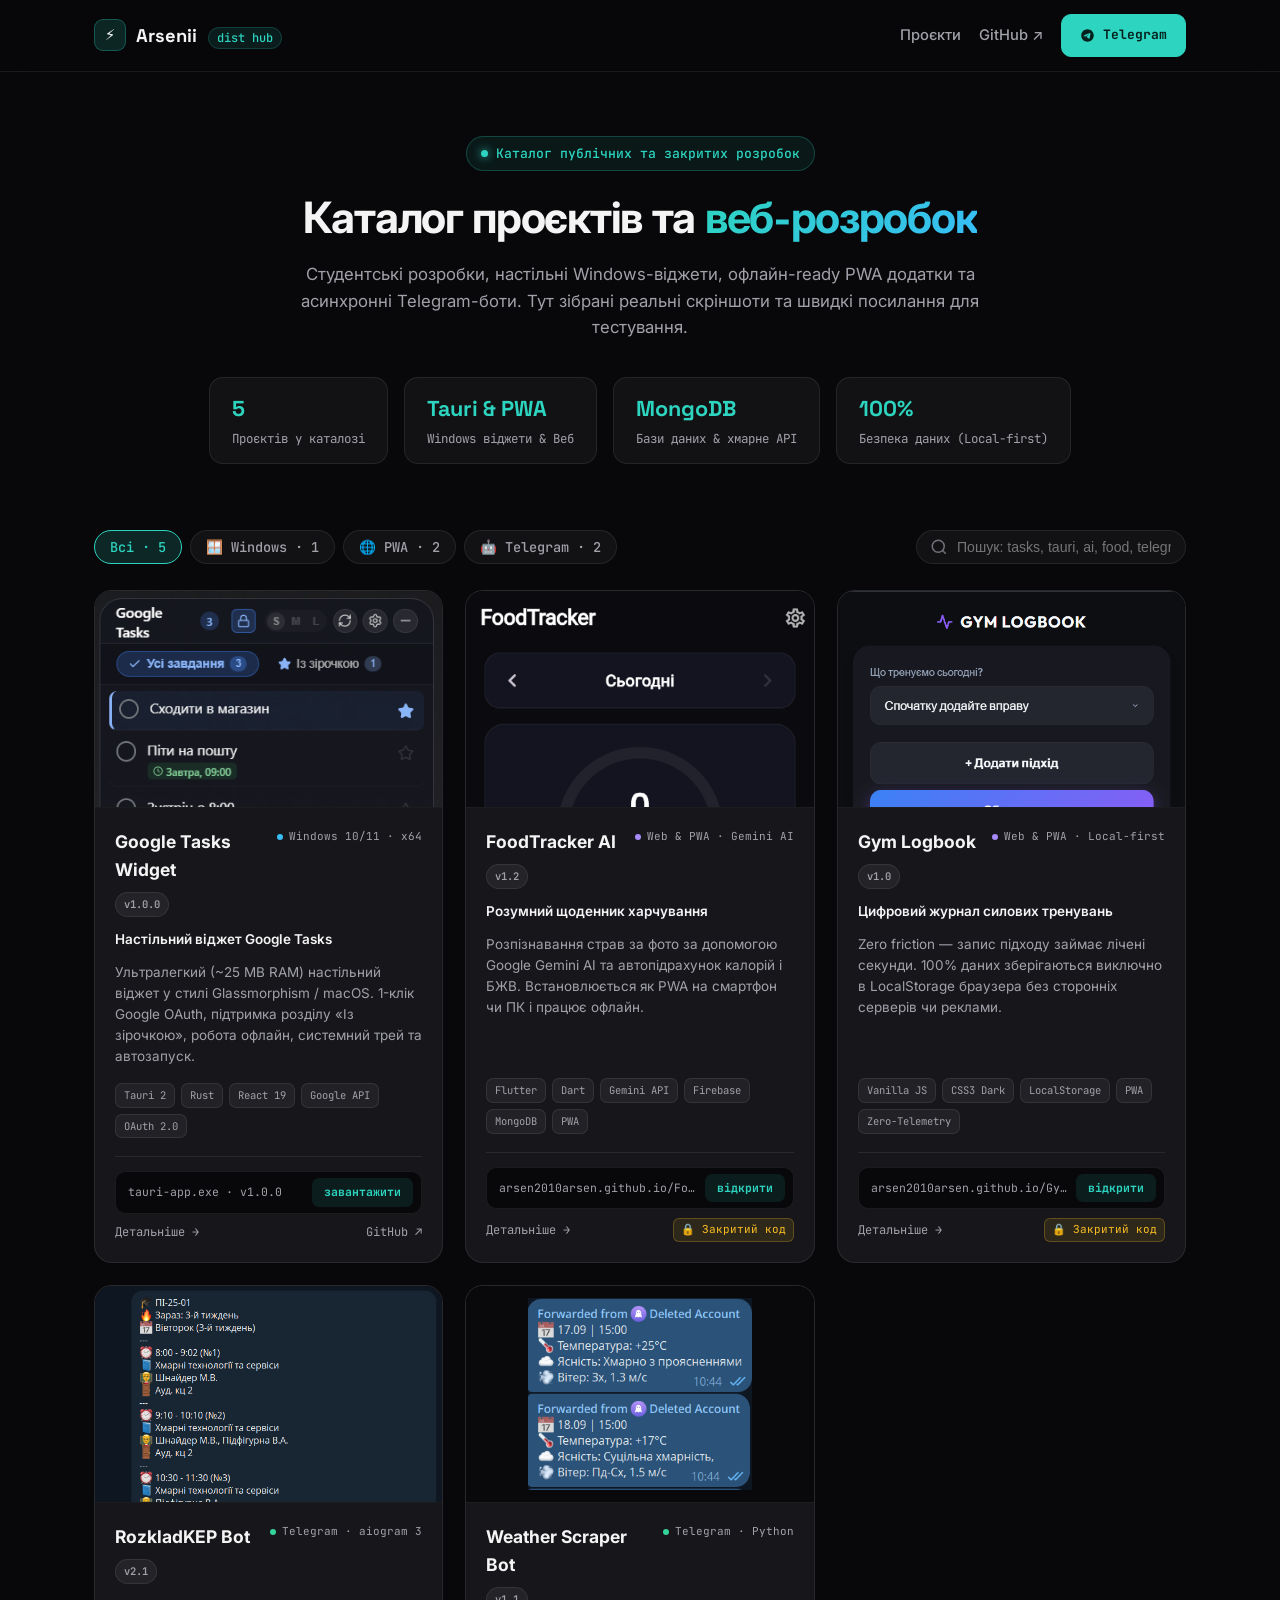
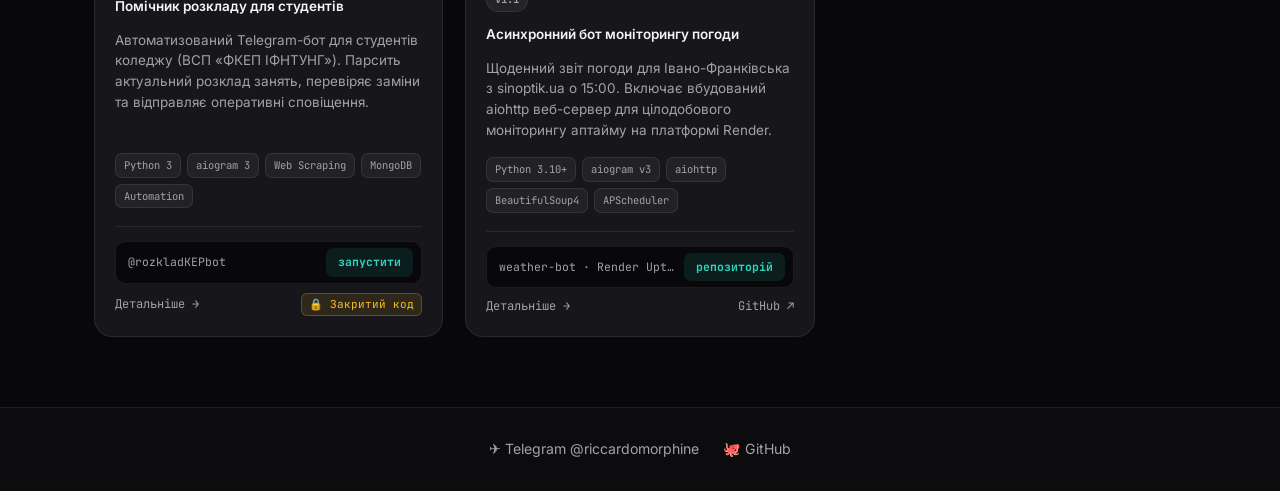
==== commit 433cf2e3: "feat: add dedicated project detail pages with deep descriptions and galleries" ====
--- a/index.html
+++ b/index.html
@@ -89,12 +89,12 @@
 
         <!-- GOOGLE TASKS WIDGET -->
         <article class="card" data-cat="windows" data-search="google tasks widget віджет tauri rust react desktop windows macos glassmorphism oauth tasks api">
-          <button type="button" class="card-shot" data-shot="./shots/google-tasks-widget.png" data-shot-alt="Google Tasks Widget — настільний віджет" aria-label="Перегляд знімка: Google Tasks Widget">
+          <a class="card-shot card-shot--open" href="./p/google-tasks-widget/" aria-label="Детальніше: Google Tasks Widget">
             <img src="./shots/google-tasks-widget.png" alt="Google Tasks Widget" loading="lazy" decoding="async">
-          </button>
-          <div class="card-body">
-            <div class="card-head">
-              <h3>Google Tasks Widget <span class="ver">v1.0.0</span></h3>
+          </a>
+          <div class="card-body">
+            <div class="card-head">
+              <h3><a href="./p/google-tasks-widget/">Google Tasks Widget</a> <span class="ver">v1.0.0</span></h3>
               <span class="cat">Windows 10/11 · x64</span>
             </div>
             <p class="card-sub">Настільний віджет Google Tasks</p>
@@ -110,8 +110,8 @@
                 <a class="copybtn" href="https://github.com/arsen2010arsen/google-tasks-widget/releases/latest" target="_blank" rel="noopener">завантажити</a>
               </div>
               <div class="links">
+                <a href="./p/google-tasks-widget/">Детальніше →</a>
                 <a href="https://github.com/arsen2010arsen/google-tasks-widget" target="_blank" rel="noopener">GitHub ↗</a>
-                <span class="mono">Open Source · MIT</span>
               </div>
             </div>
           </div>
@@ -119,12 +119,12 @@
 
         <!-- FOODTRACKER AI -->
         <article class="card" data-cat="web" data-search="foodtracker ai flutter dart firebase gemini mongodb калорії харчування їжа pwa">
-          <button type="button" class="card-shot" data-shot="./shots/foodtracker.png" data-shot-alt="FoodTracker AI — інтерфейс калорій та сканування" aria-label="Перегляд знімка: FoodTracker AI">
+          <a class="card-shot card-shot--open" href="./p/foodtracker/" aria-label="Детальніше: FoodTracker AI">
             <img src="./shots/foodtracker.png" alt="FoodTracker AI" loading="lazy" decoding="async">
-          </button>
-          <div class="card-body">
-            <div class="card-head">
-              <h3>FoodTracker AI <span class="ver">v1.2</span></h3>
+          </a>
+          <div class="card-body">
+            <div class="card-head">
+              <h3><a href="./p/foodtracker/">FoodTracker AI</a> <span class="ver">v1.2</span></h3>
               <span class="cat">Web &amp; PWA · Gemini AI</span>
             </div>
             <p class="card-sub">Розумний щоденник харчування</p>
@@ -140,8 +140,8 @@
                 <a class="copybtn" href="https://arsen2010arsen.github.io/FoodTracker/" target="_blank" rel="noopener">відкрити</a>
               </div>
               <div class="links">
+                <a href="./p/foodtracker/">Детальніше →</a>
                 <span class="badge-private-pill">🔒 Закритий код</span>
-                <span class="mono">PWA · Офлайн</span>
               </div>
             </div>
           </div>
@@ -149,12 +149,12 @@
 
         <!-- GYM LOGBOOK -->
         <article class="card" data-cat="web" data-search="gym logbook тренування зал спорт вправи ваги localstorage pwa javascript">
-          <button type="button" class="card-shot" data-shot="./shots/gym-logbook.png" data-shot-alt="Gym Logbook — журнал тренувань" aria-label="Перегляд знімка: Gym Logbook">
+          <a class="card-shot card-shot--open" href="./p/gym-logbook/" aria-label="Детальніше: Gym Logbook">
             <img src="./shots/gym-logbook.png" alt="Gym Logbook" loading="lazy" decoding="async">
-          </button>
-          <div class="card-body">
-            <div class="card-head">
-              <h3>Gym Logbook <span class="ver">v1.0</span></h3>
+          </a>
+          <div class="card-body">
+            <div class="card-head">
+              <h3><a href="./p/gym-logbook/">Gym Logbook</a> <span class="ver">v1.0</span></h3>
               <span class="cat">Web &amp; PWA · Local-first</span>
             </div>
             <p class="card-sub">Цифровий журнал силових тренувань</p>
@@ -170,8 +170,8 @@
                 <a class="copybtn" href="https://arsen2010arsen.github.io/Gym-Logbook/" target="_blank" rel="noopener">відкрити</a>
               </div>
               <div class="links">
+                <a href="./p/gym-logbook/">Детальніше →</a>
                 <span class="badge-private-pill">🔒 Закритий код</span>
-                <span class="mono">PWA · LocalStorage</span>
               </div>
             </div>
           </div>
@@ -179,12 +179,12 @@
 
         <!-- ROZKLAD KEP -->
         <article class="card" data-cat="bot" data-search="rozkladkep розклад коледж кеп парсинг студент пари заміни бот telegram python mongodb">
-          <button type="button" class="card-shot" data-shot="./shots/rozkladkep.png" data-shot-alt="RozkladKEP Bot — інтерфейс розкладу" aria-label="Перегляд знімка: RozkladKEP Bot">
+          <a class="card-shot card-shot--open" href="./p/rozkladkep/" aria-label="Детальніше: RozkladKEP Bot">
             <img src="./shots/rozkladkep.png" alt="RozkladKEP Bot" loading="lazy" decoding="async">
-          </button>
-          <div class="card-body">
-            <div class="card-head">
-              <h3>RozkladKEP Bot <span class="ver">v2.1</span></h3>
+          </a>
+          <div class="card-body">
+            <div class="card-head">
+              <h3><a href="./p/rozkladkep/">RozkladKEP Bot</a> <span class="ver">v2.1</span></h3>
               <span class="cat">Telegram · aiogram 3</span>
             </div>
             <p class="card-sub">Помічник розкладу для студентів</p>
@@ -200,8 +200,8 @@
                 <a class="copybtn" href="https://t.me/rozkladKEPbot" target="_blank" rel="noopener">запустити</a>
               </div>
               <div class="links">
+                <a href="./p/rozkladkep/">Детальніше →</a>
                 <span class="badge-private-pill">🔒 Закритий код</span>
-                <span class="mono">Telegram Bot · 24/7</span>
               </div>
             </div>
           </div>
@@ -209,12 +209,12 @@
 
         <!-- WEATHER SCRAPER BOT -->
         <article class="card" data-cat="bot" data-search="weather погода парсер sinoptik бот telegram python aiogram aiohttp render">
-          <button type="button" class="card-shot" data-shot="./shots/weather-bot.png" data-shot-alt="Weather Scraper Bot — сповіщення погоди" aria-label="Перегляд знімка: Weather Scraper Bot">
+          <a class="card-shot card-shot--open" href="./p/weather-bot/" aria-label="Детальніше: Weather Scraper Bot">
             <img src="./shots/weather-bot.png" alt="Weather Scraper Bot" class="contain" loading="lazy" decoding="async">
-          </button>
-          <div class="card-body">
-            <div class="card-head">
-              <h3>Weather Scraper Bot <span class="ver">v1.1</span></h3>
+          </a>
+          <div class="card-body">
+            <div class="card-head">
+              <h3><a href="./p/weather-bot/">Weather Scraper Bot</a> <span class="ver">v1.1</span></h3>
               <span class="cat">Telegram · Python</span>
             </div>
             <p class="card-sub">Асинхронний бот моніторингу погоди</p>
@@ -230,8 +230,8 @@
                 <a class="copybtn" href="https://github.com/arsen2010arsen/weather-bot" target="_blank" rel="noopener">репозиторій</a>
               </div>
               <div class="links">
+                <a href="./p/weather-bot/">Детальніше →</a>
                 <a href="https://github.com/arsen2010arsen/weather-bot" target="_blank" rel="noopener">GitHub ↗</a>
-                <span class="mono">Open Source · Render</span>
               </div>
             </div>
           </div>
--- a/styles.css
+++ b/styles.css
@@ -387,9 +387,9 @@
   transform: scale(1.03);
 }
 
-/* Іконка збільшення в кутку при ховері */
+/* Іконка збільшення / переходу в кутку при ховері */
 .card-shot::after {
-  content: '⤢';
+  content: '→';
   position: absolute;
   right: 10px;
   bottom: 10px;
@@ -398,7 +398,8 @@
   border-radius: 8px;
   background: rgba(18, 18, 21, 0.85);
   color: #e4e4e7;
-  font-size: 13px;
+  font-size: 14px;
+  font-weight: 700;
   display: flex;
   align-items: center;
   justify-content: center;
@@ -411,6 +412,50 @@
 
 .card-shot:hover::after {
   opacity: 1;
+}
+
+.card-shot--open {
+  cursor: pointer;
+  text-decoration: none;
+}
+
+.card-head h3 a {
+  color: inherit;
+  text-decoration: none;
+  transition: color 0.18s;
+}
+
+.card-head h3 a:hover {
+  color: var(--accent);
+}
+
+.details-link {
+  display: flex;
+  align-items: center;
+  justify-content: center;
+  gap: 8px;
+  border: 1px solid var(--line-strong);
+  border-radius: 10px;
+  background: rgba(255, 255, 255, .04);
+  color: var(--text);
+  font-size: 13px;
+  font-weight: 600;
+  padding: 8px 14px;
+  text-decoration: none;
+  font-family: var(--font-mono);
+  transition: border-color .15s, background-color .15s, color .15s, transform .15s;
+}
+
+.details-link::after {
+  content: '→';
+  font-size: 13px;
+}
+
+.details-link:hover {
+  border-color: rgba(45, 212, 191, .5);
+  background: rgba(45, 212, 191, .08);
+  color: var(--accent);
+  transform: translateY(-1px);
 }
 
 /* М'який скелетон-анімація при завантаженні */
@@ -728,3 +773,547 @@
     grid-template-columns: 1fr;
   }
 }
+
+/* ==========================================================================
+   PRODUCT DETAIL PAGES (СТИЛЬ ANDREICHUK.DEV)
+   ========================================================================== */
+
+/* Хлібні крихти */
+.crumbs {
+  display: flex;
+  align-items: center;
+  gap: 9px;
+  flex-wrap: wrap;
+  padding: 24px 0 10px;
+  font-family: var(--font-mono);
+  font-size: 12.5px;
+  color: var(--dim);
+}
+
+.crumbs a {
+  color: var(--muted);
+  text-decoration: none;
+  transition: color .18s;
+}
+
+.crumbs a:hover {
+  color: var(--accent);
+}
+
+.crumbs .crumbs-cur {
+  color: var(--text);
+  font-weight: 600;
+}
+
+/* Hero продукту */
+.prod-hero {
+  display: grid;
+  grid-template-columns: minmax(0, 0.95fr) minmax(0, 1.05fr);
+  gap: 46px;
+  align-items: center;
+  padding: 30px 0 20px;
+}
+
+.badge-line {
+  font-family: var(--font-mono);
+  font-size: 11.5px;
+  color: var(--accent);
+  letter-spacing: 0.08em;
+  text-transform: uppercase;
+  display: flex;
+  align-items: center;
+  gap: 8px;
+}
+
+.badge-line::before {
+  content: '';
+  width: 6px;
+  height: 6px;
+  border-radius: 50%;
+  background: currentColor;
+}
+
+.prod-hero h1 {
+  font-size: clamp(28px, 4.2vw, 44px);
+  font-weight: 700;
+  letter-spacing: -0.035em;
+  display: flex;
+  align-items: center;
+  gap: 12px;
+  flex-wrap: wrap;
+  margin-top: 14px;
+}
+
+.prod-hero h1 .ver {
+  font-size: 12px;
+  padding: 4px 10px;
+}
+
+.prod-sub {
+  margin-top: 14px;
+  color: var(--muted);
+  font-size: 16.5px;
+  line-height: 1.55;
+  max-width: 540px;
+}
+
+.prod-hero .tags {
+  margin-top: 18px;
+}
+
+.prod-hero .card-actions {
+  margin-top: 24px;
+  border-top: 0;
+  padding-top: 0;
+  max-width: 480px;
+}
+
+/* Рамка «вікна» для скріншота */
+.frame {
+  border: 1px solid var(--line-strong);
+  border-radius: var(--r);
+  background: var(--panel);
+  overflow: hidden;
+  box-shadow: 0 20px 48px rgba(0, 0, 0, 0.5);
+}
+
+.frame-bar {
+  display: flex;
+  align-items: center;
+  gap: 6px;
+  padding: 10px 14px;
+  border-bottom: 1px solid var(--line);
+  background: rgba(255, 255, 255, .03);
+}
+
+.frame-bar i {
+  width: 9px;
+  height: 9px;
+  border-radius: 50%;
+  background: rgba(255, 255, 255, .2);
+}
+
+.frame-bar em {
+  margin-left: auto;
+  font-style: normal;
+  font-family: var(--font-mono);
+  font-size: 11px;
+  color: var(--dim);
+  letter-spacing: .06em;
+}
+
+.prod-shot-btn {
+  border: 0;
+  padding: 0;
+  margin: 0;
+  background: #09090b;
+  display: block;
+  width: 100%;
+  cursor: zoom-in;
+  position: relative;
+}
+
+.prod-shot-btn img {
+  width: 100%;
+  height: auto;
+  max-height: 480px;
+  object-fit: cover;
+  object-position: top center;
+  display: block;
+  transition: transform 0.25s;
+}
+
+.prod-shot-btn img.contain {
+  object-fit: contain;
+  padding: 24px;
+  background: #09090b;
+}
+
+.prod-shot-btn:hover img {
+  transform: scale(1.02);
+}
+
+/* Секції сторінки продукту */
+.prod-sec {
+  padding-top: 70px;
+}
+
+.prod-sec-head {
+  max-width: 780px;
+  margin-bottom: 24px;
+}
+
+.sec-eyebrow {
+  font-family: var(--font-mono);
+  font-size: 11px;
+  letter-spacing: 0.12em;
+  text-transform: uppercase;
+  color: var(--accent);
+  margin-bottom: 6px;
+}
+
+.prod-sec-head h2 {
+  font-size: clamp(22px, 2.8vw, 32px);
+  font-weight: 700;
+  letter-spacing: -0.03em;
+  color: var(--text);
+}
+
+/* Галерея скріншотів */
+.gallery {
+  display: grid;
+  grid-template-columns: repeat(auto-fill, minmax(260px, 1fr));
+  gap: 16px;
+}
+
+.gallery figure {
+  margin: 0;
+  display: flex;
+  flex-direction: column;
+  gap: 8px;
+}
+
+.gallery button {
+  border: 1px solid var(--line);
+  border-radius: 12px;
+  overflow: hidden;
+  padding: 0;
+  background: #09090b;
+  aspect-ratio: 16 / 10;
+  cursor: zoom-in;
+  display: block;
+  width: 100%;
+  transition: border-color .18s, transform .18s;
+}
+
+.gallery button:hover {
+  border-color: var(--line-strong);
+  transform: translateY(-2px);
+}
+
+.gallery img {
+  width: 100%;
+  height: 100%;
+  object-fit: cover;
+  object-position: top center;
+  display: block;
+}
+
+.gallery figcaption {
+  color: var(--dim);
+  font-size: 12px;
+  font-family: var(--font-mono);
+}
+
+/* Опис + факти */
+.prod-cols {
+  display: grid;
+  grid-template-columns: minmax(0, 1.35fr) minmax(0, 0.65fr);
+  gap: 36px;
+  align-items: start;
+}
+
+.prod-prose p {
+  color: var(--muted);
+  font-size: 15.5px;
+  line-height: 1.7;
+}
+
+.prod-prose p + p {
+  margin-top: 14px;
+}
+
+.prod-facts {
+  border: 1px solid var(--line);
+  border-radius: var(--r);
+  background: var(--panel);
+  padding: 22px;
+}
+
+.prod-facts h3 {
+  font-family: var(--font-mono);
+  font-size: 11px;
+  font-weight: 600;
+  letter-spacing: .12em;
+  text-transform: uppercase;
+  color: var(--dim);
+  margin-bottom: 14px;
+}
+
+.facts {
+  list-style: none;
+  margin: 0;
+  padding: 0;
+  display: flex;
+  flex-direction: column;
+  gap: 12px;
+}
+
+.facts li {
+  display: flex;
+  justify-content: space-between;
+  align-items: baseline;
+  gap: 14px;
+  border-bottom: 1px solid var(--line);
+  padding-bottom: 10px;
+  font-size: 13.5px;
+}
+
+.facts li:last-child {
+  border-bottom: 0;
+  padding-bottom: 0;
+}
+
+.facts b {
+  color: var(--dim);
+  font-weight: 500;
+  font-size: 13px;
+}
+
+.facts span {
+  text-align: right;
+  color: var(--text);
+  font-family: var(--font-mono);
+  font-size: 12.5px;
+}
+
+/* Як працює (кроки 01, 02, 03, 04) */
+.how-grid {
+  display: grid;
+  grid-template-columns: repeat(auto-fill, minmax(240px, 1fr));
+  gap: 16px;
+}
+
+.how-step {
+  border: 1px solid var(--line);
+  border-radius: var(--r);
+  background: var(--panel);
+  padding: 20px;
+  transition: border-color .18s;
+}
+
+.how-step:hover {
+  border-color: var(--line-strong);
+}
+
+.how-step .how-num {
+  font-family: var(--font-mono);
+  font-size: 12px;
+  color: var(--accent);
+  letter-spacing: .1em;
+  font-weight: 700;
+}
+
+.how-step h3 {
+  margin-top: 10px;
+  font-size: 16px;
+  color: var(--text);
+}
+
+.how-step p {
+  margin-top: 8px;
+  color: var(--muted);
+  font-size: 13.5px;
+  line-height: 1.5;
+}
+
+/* Можливості (список) */
+.feat-list {
+  list-style: none;
+  margin: 0;
+  padding: 0;
+  display: grid;
+  grid-template-columns: repeat(auto-fill, minmax(320px, 1fr));
+  gap: 12px 28px;
+}
+
+.feat-list li {
+  position: relative;
+  padding-left: 22px;
+  color: var(--muted);
+  font-size: 14.5px;
+  line-height: 1.55;
+}
+
+.feat-list li::before {
+  content: '▸';
+  position: absolute;
+  left: 0;
+  color: var(--accent);
+  font-weight: bold;
+}
+
+/* Стек технологій */
+.stack-grid {
+  display: grid;
+  grid-template-columns: repeat(auto-fill, minmax(230px, 1fr));
+  gap: 16px;
+}
+
+.stack-card {
+  border: 1px solid var(--line);
+  border-radius: var(--r);
+  background: var(--panel);
+  padding: 18px;
+}
+
+.stack-card .stack-g {
+  font-family: var(--font-mono);
+  font-size: 11px;
+  letter-spacing: .12em;
+  text-transform: uppercase;
+  color: var(--dim);
+}
+
+.stack-card .tags {
+  margin-top: 12px;
+}
+
+/* Встановлення та вимоги */
+.prod-note {
+  margin-top: 12px;
+  color: var(--dim);
+  font-size: 12.5px;
+  font-family: var(--font-mono);
+}
+
+.prod-links {
+  display: flex;
+  flex-wrap: wrap;
+  gap: 8px 16px;
+  margin-top: 14px;
+  font-size: 13.5px;
+}
+
+.prod-links a {
+  color: var(--muted);
+  text-decoration: none;
+  transition: color .18s;
+}
+
+.prod-links a:hover {
+  color: var(--accent);
+}
+
+.reqs {
+  list-style: none;
+  margin: 0;
+  padding: 0;
+  display: flex;
+  flex-direction: column;
+  gap: 9px;
+}
+
+.reqs li {
+  position: relative;
+  padding-left: 20px;
+  color: var(--muted);
+  font-size: 13.5px;
+  line-height: 1.5;
+}
+
+.reqs li::before {
+  content: '—';
+  position: absolute;
+  left: 0;
+  color: var(--accent);
+}
+
+/* CTA блок */
+.prod-cta {
+  padding-top: 78px;
+  margin-bottom: 40px;
+}
+
+.prod-cta-box {
+  display: flex;
+  flex-wrap: wrap;
+  align-items: center;
+  justify-content: space-between;
+  gap: 22px;
+  border: 1px solid rgba(45, 212, 191, .3);
+  border-radius: var(--r-lg);
+  background: linear-gradient(160deg, rgba(45, 212, 191, .07), rgba(23, 23, 27, .6));
+  padding: 30px;
+}
+
+.prod-cta-box h2 {
+  font-size: clamp(20px, 2.6vw, 28px);
+  font-weight: 700;
+  letter-spacing: -0.03em;
+}
+
+.prod-cta-box p {
+  margin-top: 8px;
+  color: var(--muted);
+  font-size: 14.5px;
+  max-width: 600px;
+}
+
+.prod-cta-btns {
+  display: flex;
+  flex-wrap: wrap;
+  gap: 12px;
+}
+
+.btn {
+  display: inline-flex;
+  align-items: center;
+  justify-content: center;
+  gap: 8px;
+  font-family: var(--font-mono);
+  font-size: 13px;
+  font-weight: 600;
+  padding: 10px 18px;
+  border-radius: 10px;
+  text-decoration: none;
+  cursor: pointer;
+  transition: all .18s;
+  border: 1px solid var(--line-strong);
+  background: rgba(255, 255, 255, .05);
+  color: var(--text);
+}
+
+.btn:hover {
+  border-color: rgba(255, 255, 255, .3);
+  background: rgba(255, 255, 255, .1);
+  transform: translateY(-1px);
+}
+
+.btn-primary {
+  background: var(--accent);
+  color: var(--accent-ink);
+  border-color: var(--accent);
+  font-weight: 700;
+}
+
+.btn-primary:hover {
+  background: #34ecd5;
+  border-color: #34ecd5;
+  color: var(--accent-ink);
+  box-shadow: 0 4px 18px rgba(45, 212, 191, .35);
+}
+
+@media (max-width: 1080px) {
+  .prod-hero {
+    grid-template-columns: 1fr;
+    gap: 32px;
+  }
+  .prod-cols {
+    grid-template-columns: 1fr;
+    gap: 26px;
+  }
+}
+
+@media (max-width: 720px) {
+  .prod-sec, .prod-cta {
+    padding-top: 52px;
+  }
+  .gallery {
+    grid-template-columns: 1fr;
+    gap: 12px;
+  }
+  .prod-cta-box {
+    padding: 22px;
+  }
+}
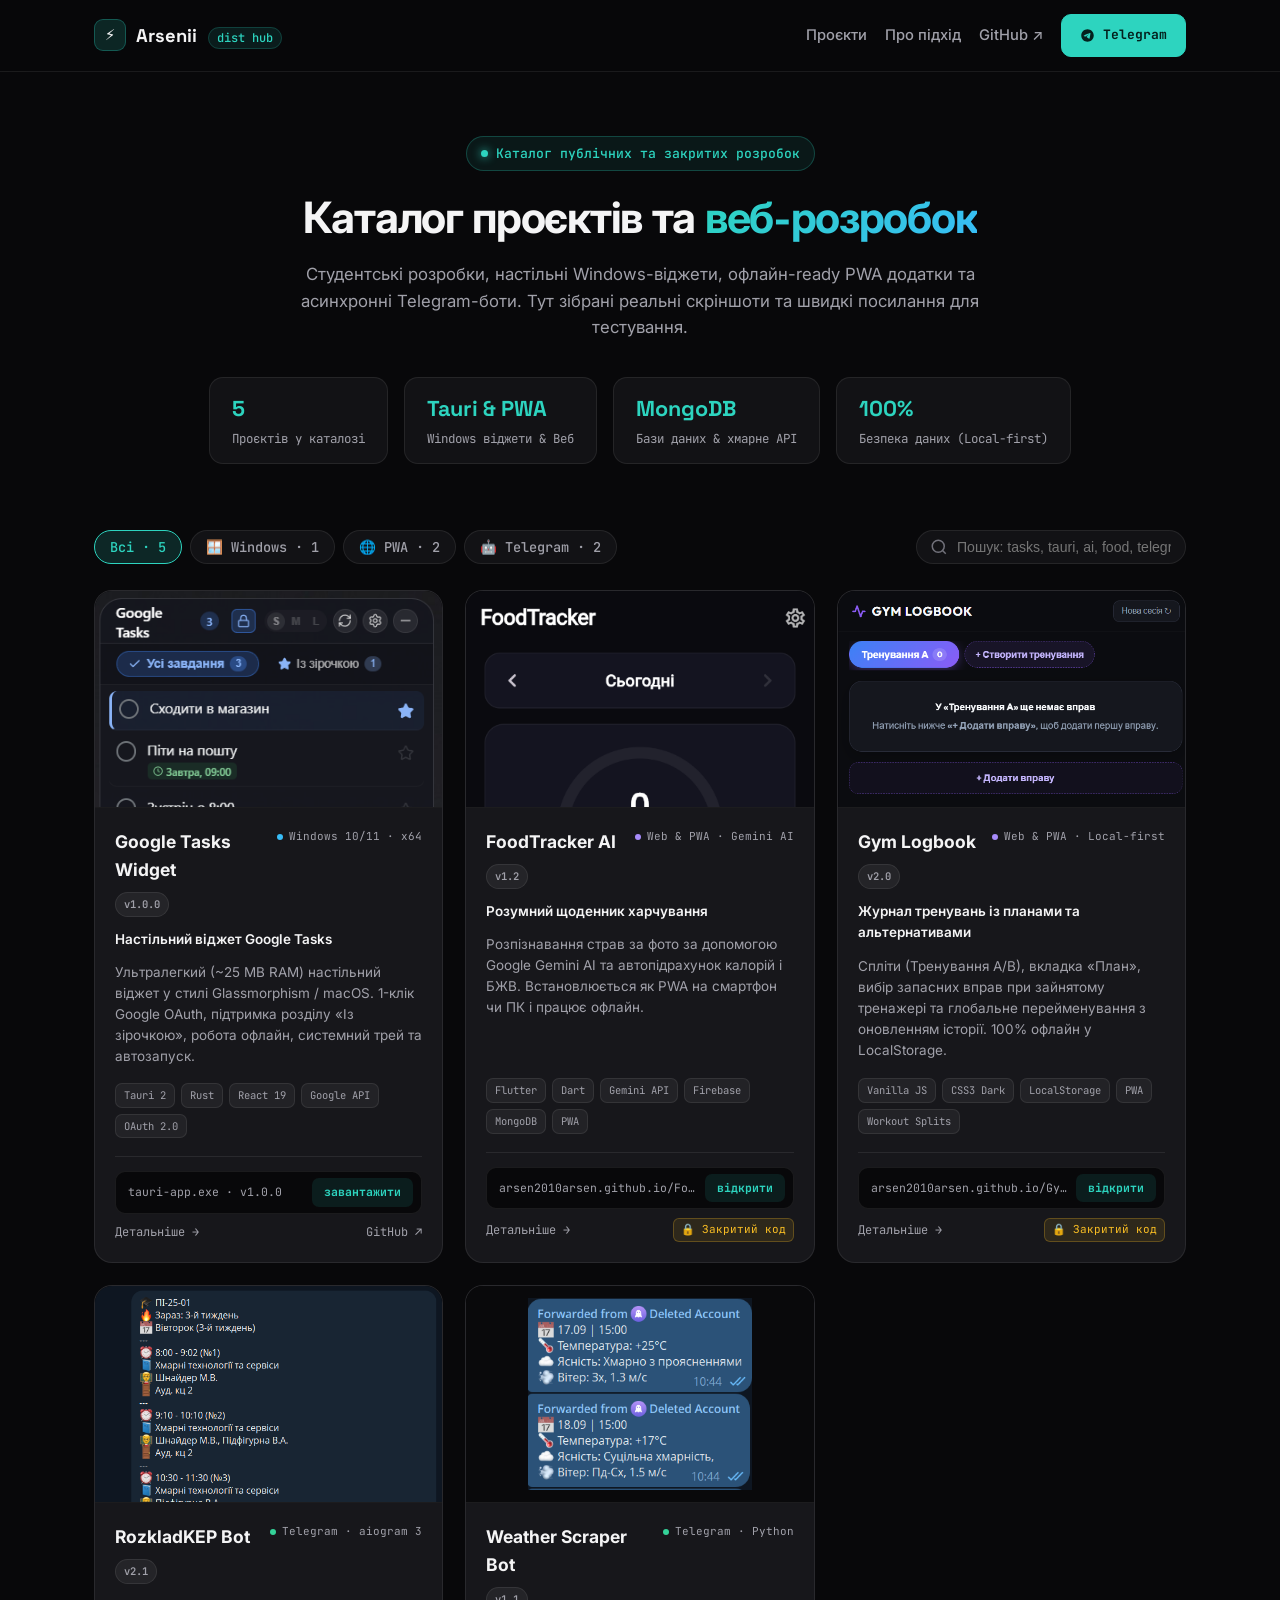
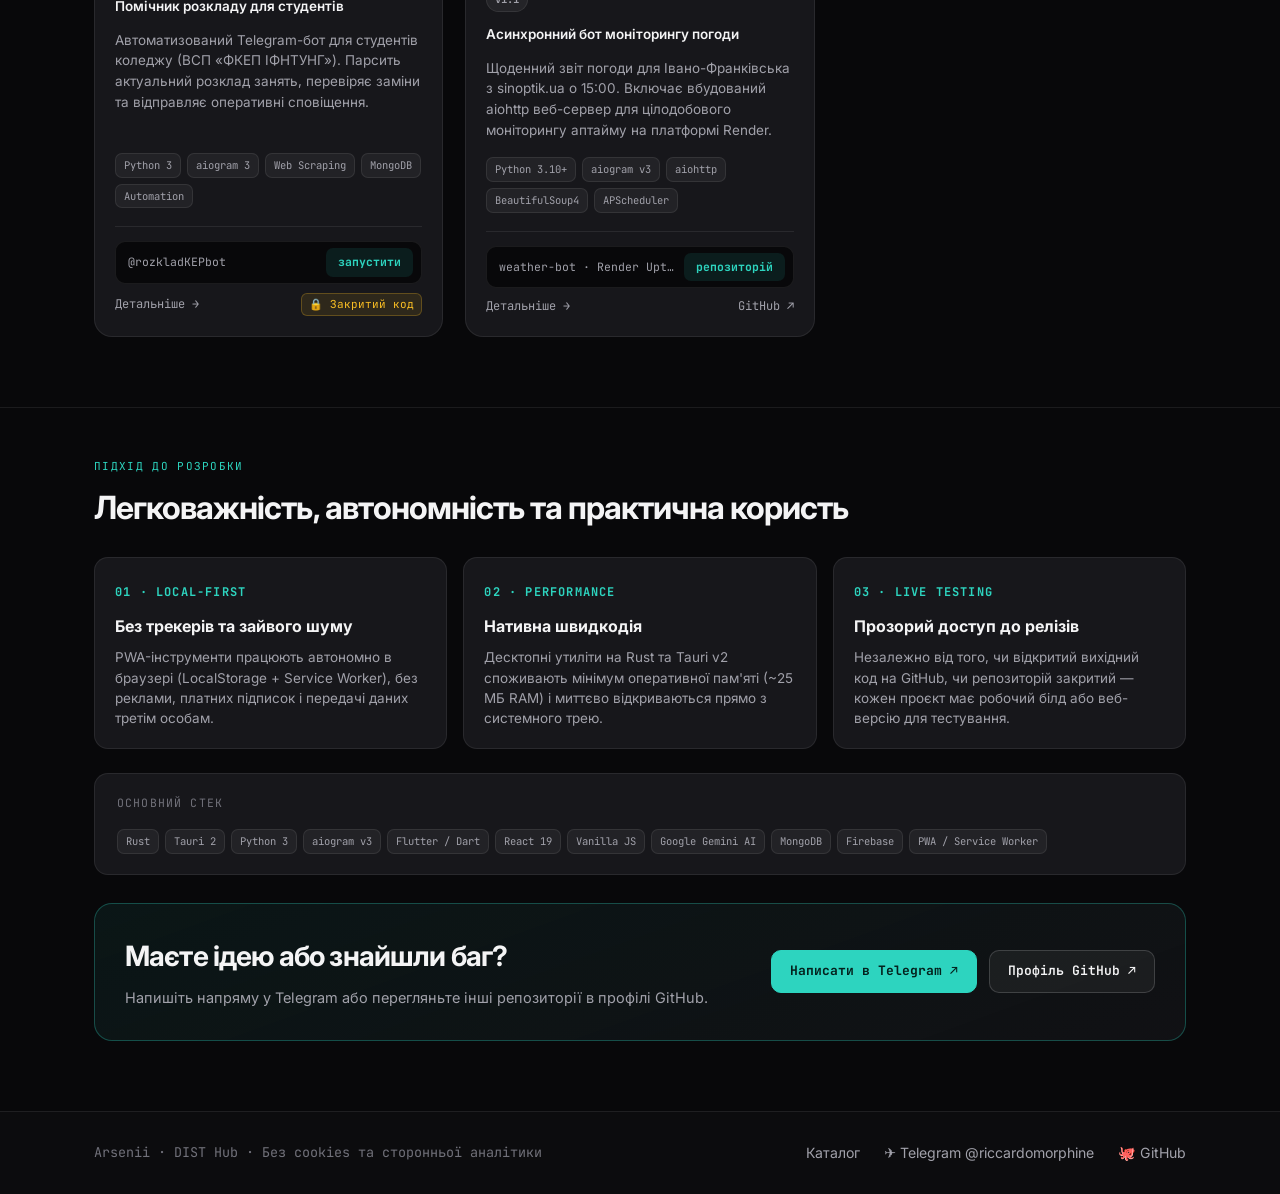
==== commit bdc660a9: "feat: update Gym Logbook v2.0 screenshots, details and add homepage about section" ====
--- a/index.html
+++ b/index.html
@@ -24,6 +24,7 @@
       </a>
       <nav class="nav-links">
         <a href="#projects">Проєкти</a>
+        <a href="#about">Про підхід</a>
         <a href="https://github.com/arsen2010arsen" target="_blank" rel="noopener">GitHub ↗</a>
         <a href="https://t.me/riccardomorphine" target="_blank" rel="noopener" class="btn btn-sm btn-primary">
           <svg width="15" height="15" viewBox="0 0 24 24" fill="currentColor"><path d="M12 2C6.48 2 2 6.48 2 12s4.48 10 10 10 10-4.48 10-10S17.52 2 12 2zm4.64 6.8c-.15 1.58-.8 5.42-1.13 7.19-.14.75-.42 1-.68 1.03-.58.05-1.02-.38-1.58-.75-.88-.58-1.38-.94-2.23-1.5-.99-.65-.35-1.01.22-1.59.15-.15 2.71-2.48 2.76-2.69a.2.2 0 00-.05-.18c-.06-.05-.14-.03-.21-.02-.09.02-1.49.95-4.22 2.79-.4.27-.76.41-1.08.4-.36-.01-1.04-.2-1.55-.37-.63-.2-1.12-.31-1.08-.66.02-.18.27-.36.74-.55 2.92-1.27 4.86-2.11 5.83-2.51 2.78-1.16 3.35-1.36 3.73-1.36.08 0 .27.02.39.12.1.08.13.19.14.27-.01.06.01.24 0 .38z"/></svg>
@@ -148,21 +149,21 @@
         </article>
 
         <!-- GYM LOGBOOK -->
-        <article class="card" data-cat="web" data-search="gym logbook тренування зал спорт вправи ваги localstorage pwa javascript">
+        <article class="card" data-cat="web" data-search="gym logbook тренування зал спорт вправи ваги localstorage pwa javascript план спліт альтернатива">
           <a class="card-shot card-shot--open" href="./p/gym-logbook/" aria-label="Детальніше: Gym Logbook">
             <img src="./shots/gym-logbook.png" alt="Gym Logbook" loading="lazy" decoding="async">
           </a>
           <div class="card-body">
             <div class="card-head">
-              <h3><a href="./p/gym-logbook/">Gym Logbook</a> <span class="ver">v1.0</span></h3>
+              <h3><a href="./p/gym-logbook/">Gym Logbook</a> <span class="ver">v2.0</span></h3>
               <span class="cat">Web &amp; PWA · Local-first</span>
             </div>
-            <p class="card-sub">Цифровий журнал силових тренувань</p>
-            <p class="card-desc">
-              Zero friction — запис підходу займає лічені секунди. 100% даних зберігаються виключно в LocalStorage браузера без сторонніх серверів чи реклами.
-            </p>
-            <div class="tags">
-              <span>Vanilla JS</span><span>CSS3 Dark</span><span>LocalStorage</span><span>PWA</span><span>Zero-Telemetry</span>
+            <p class="card-sub">Журнал тренувань із планами та альтернативами</p>
+            <p class="card-desc">
+              Спліти (Тренування А/В), вкладка «План», вибір запасних вправ при зайнятому тренажері та глобальне перейменування з оновленням історії. 100% офлайн у LocalStorage.
+            </p>
+            <div class="tags">
+              <span>Vanilla JS</span><span>CSS3 Dark</span><span>LocalStorage</span><span>PWA</span><span>Workout Splits</span>
             </div>
             <div class="card-actions">
               <div class="cmd">
@@ -245,10 +246,70 @@
     </div>
   </section>
 
+  <!-- ABOUT & PRINCIPLES SECTION -->
+  <section class="section-about" id="about">
+    <div class="container">
+      <div class="prod-sec-head">
+        <p class="sec-eyebrow">Підхід до розробки</p>
+        <h2>Легковажність, автономність та практична користь</h2>
+      </div>
+
+      <div class="principles-grid">
+        <div class="how-step">
+          <span class="how-num">01 · LOCAL-FIRST</span>
+          <h3>Без трекерів та зайвого шуму</h3>
+          <p>PWA-інструменти працюють автономно в браузері (LocalStorage + Service Worker), без реклами, платних підписок і передачі даних третім особам.</p>
+        </div>
+        <div class="how-step">
+          <span class="how-num">02 · PERFORMANCE</span>
+          <h3>Нативна швидкодія</h3>
+          <p>Десктопні утиліти на Rust та Tauri v2 споживають мінімум оперативної пам'яті (~25 МБ RAM) і миттєво відкриваються прямо з системного трею.</p>
+        </div>
+        <div class="how-step">
+          <span class="how-num">03 · LIVE TESTING</span>
+          <h3>Прозорий доступ до релізів</h3>
+          <p>Незалежно від того, чи відкритий вихідний код на GitHub, чи репозиторій закритий — кожен проєкт має робочий білд або веб-версію для тестування.</p>
+        </div>
+      </div>
+
+      <div class="stack-strip">
+        <span class="stack-strip-label">Основний стек</span>
+        <div class="tags">
+          <span>Rust</span>
+          <span>Tauri 2</span>
+          <span>Python 3</span>
+          <span>aiogram v3</span>
+          <span>Flutter / Dart</span>
+          <span>React 19</span>
+          <span>Vanilla JS</span>
+          <span>Google Gemini AI</span>
+          <span>MongoDB</span>
+          <span>Firebase</span>
+          <span>PWA / Service Worker</span>
+        </div>
+      </div>
+
+      <div class="home-cta">
+        <div class="prod-cta-box">
+          <div>
+            <h2>Маєте ідею або знайшли баг?</h2>
+            <p>Напишіть напряму у Telegram або перегляньте інші репозиторії в профілі GitHub.</p>
+          </div>
+          <div class="prod-cta-btns">
+            <a class="btn btn-primary" href="https://t.me/riccardomorphine" target="_blank" rel="noopener">Написати в Telegram ↗</a>
+            <a class="btn" href="https://github.com/arsen2010arsen" target="_blank" rel="noopener">Профіль GitHub ↗</a>
+          </div>
+        </div>
+      </div>
+    </div>
+  </section>
+
   <!-- FOOTER -->
   <footer class="site-footer">
     <div class="container footer-inner">
+      <p class="footer-note">Arsenii · DIST Hub · Без cookies та сторонньої аналітики</p>
       <div class="footer-links">
+        <a href="#projects">Каталог</a>
         <a href="https://t.me/riccardomorphine" target="_blank" rel="noopener">✈️ Telegram @riccardomorphine</a>
         <a href="https://github.com/arsen2010arsen" target="_blank" rel="noopener">🐙 GitHub</a>
       </div>
--- a/styles.css
+++ b/styles.css
@@ -1317,3 +1317,69 @@
     padding: 22px;
   }
 }
+
+/* ==========================================================================
+   HOMEPAGE ABOUT / STACK / CTA SECTIONS
+   ========================================================================== */
+
+.section-about {
+  padding: 50px 0 70px;
+  border-top: 1px solid var(--line);
+}
+
+.principles-grid {
+  display: grid;
+  grid-template-columns: repeat(3, 1fr);
+  gap: 16px;
+}
+
+.stack-strip {
+  margin-top: 24px;
+  border: 1px solid var(--line);
+  border-radius: var(--r);
+  background: var(--panel);
+  padding: 20px 22px;
+  display: flex;
+  flex-wrap: wrap;
+  align-items: center;
+  justify-content: space-between;
+  gap: 16px;
+}
+
+.stack-strip-label {
+  font-family: var(--font-mono);
+  font-size: 11.5px;
+  letter-spacing: 0.1em;
+  text-transform: uppercase;
+  color: var(--dim);
+}
+
+.stack-strip .tags {
+  margin-top: 0;
+  padding-top: 0;
+}
+
+.home-cta {
+  margin-top: 28px;
+}
+
+.footer-inner {
+  flex-wrap: wrap;
+  justify-content: space-between;
+}
+
+.footer-note {
+  color: var(--dim);
+  font-size: 0.84rem;
+  font-family: var(--font-mono);
+}
+
+@media (max-width: 860px) {
+  .principles-grid {
+    grid-template-columns: 1fr;
+  }
+  .footer-inner {
+    justify-content: center;
+    text-align: center;
+  }
+}
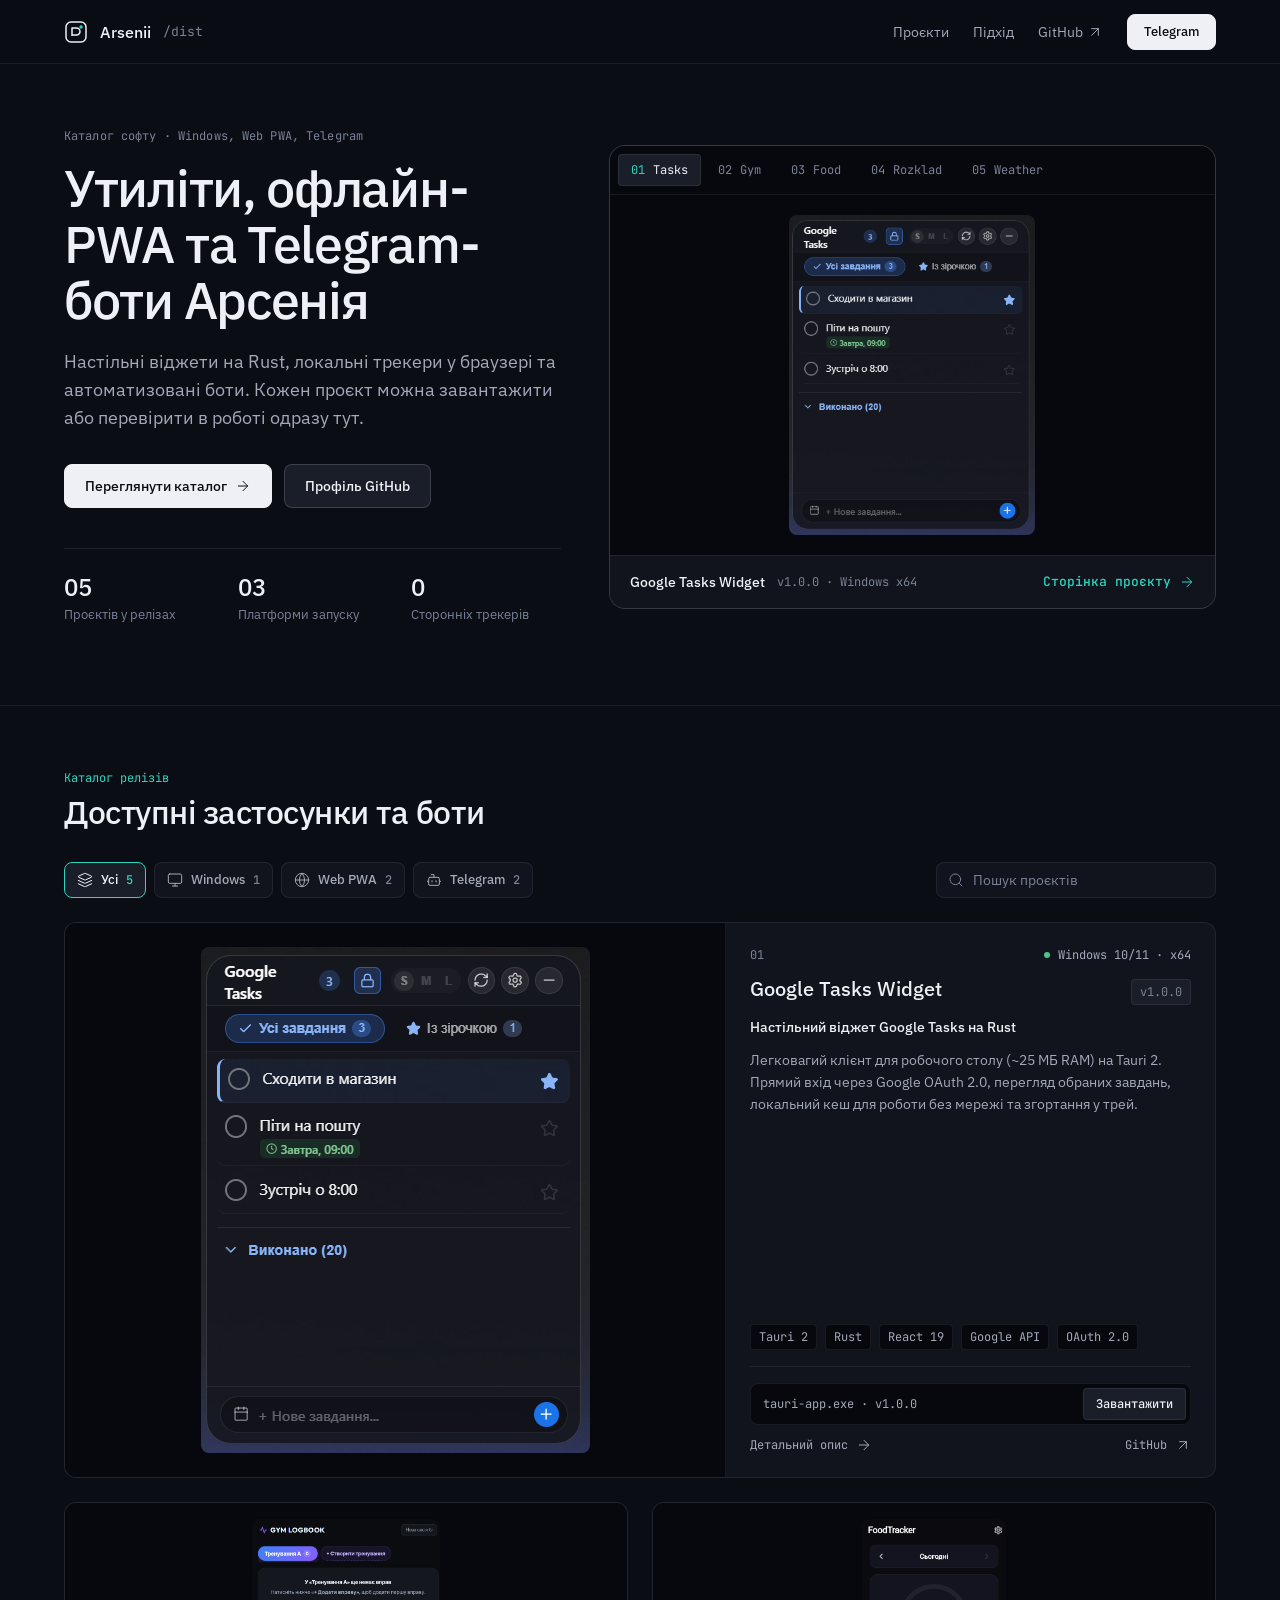
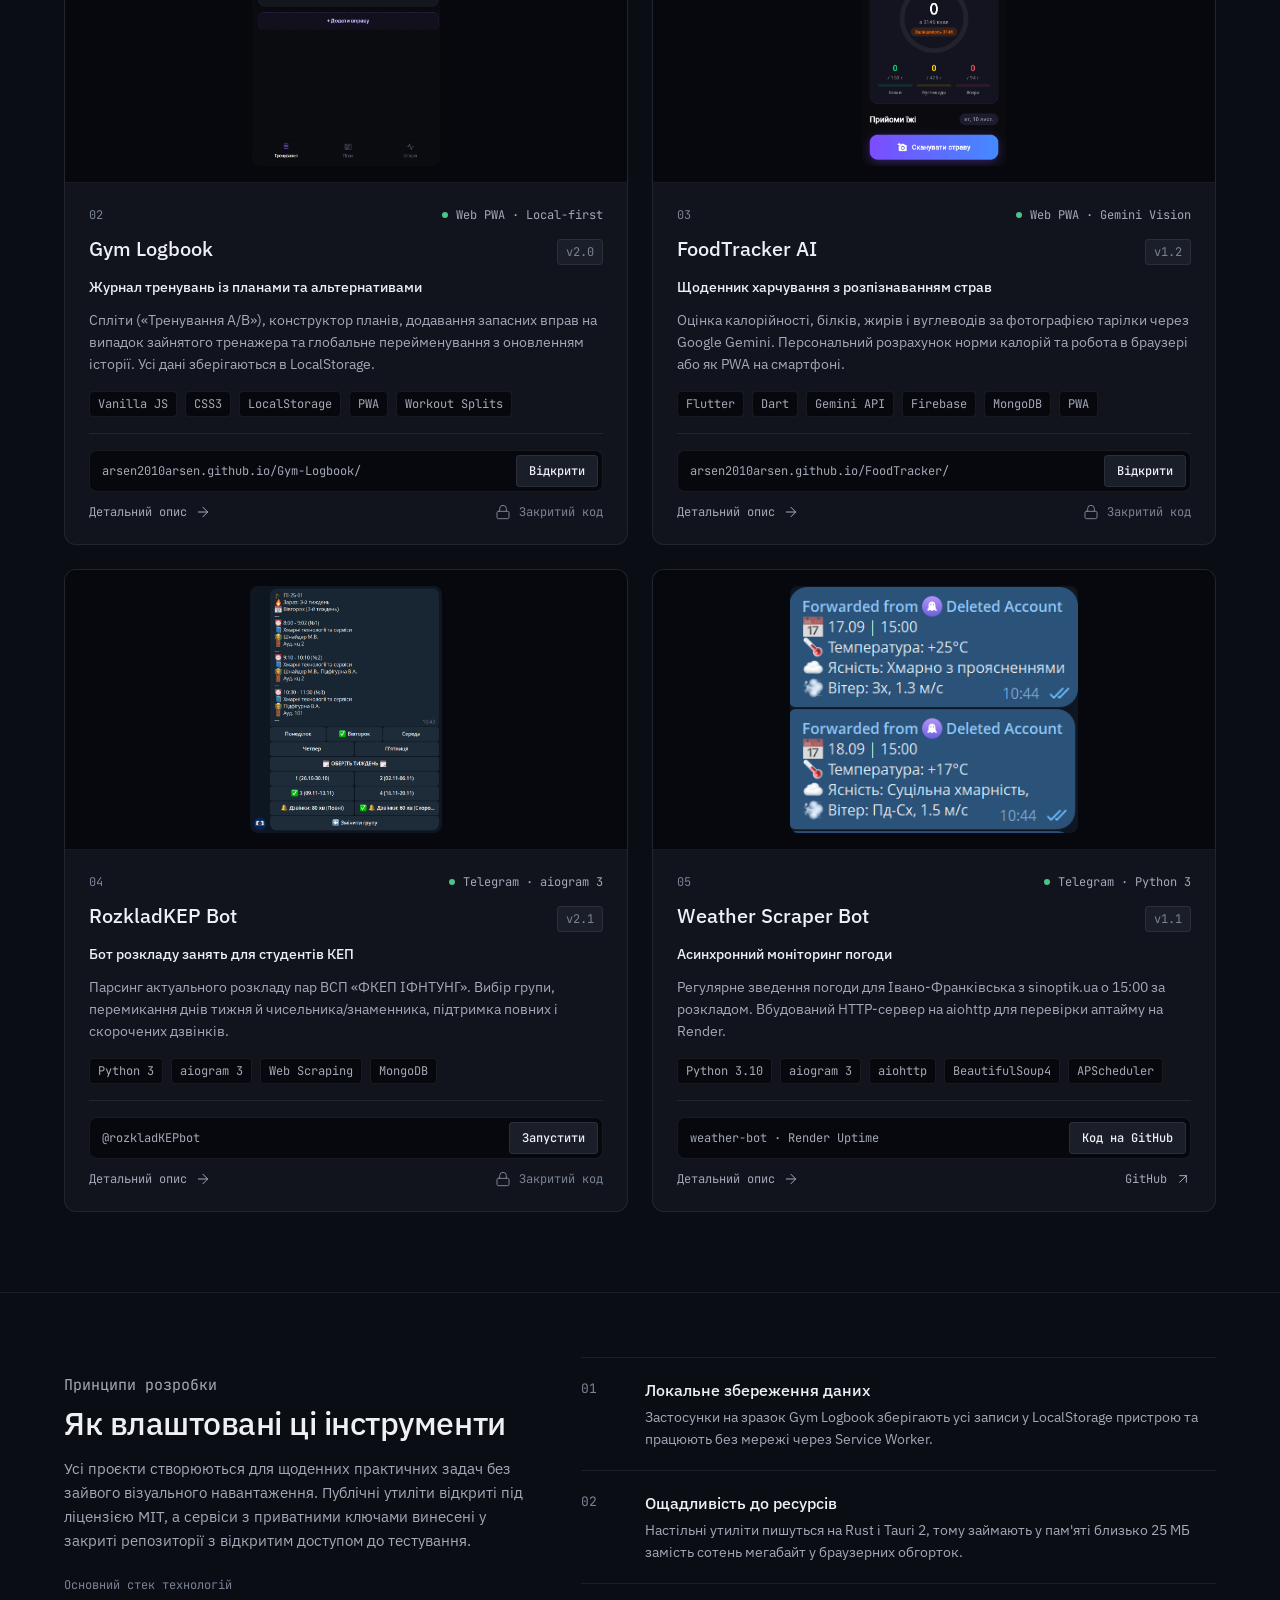
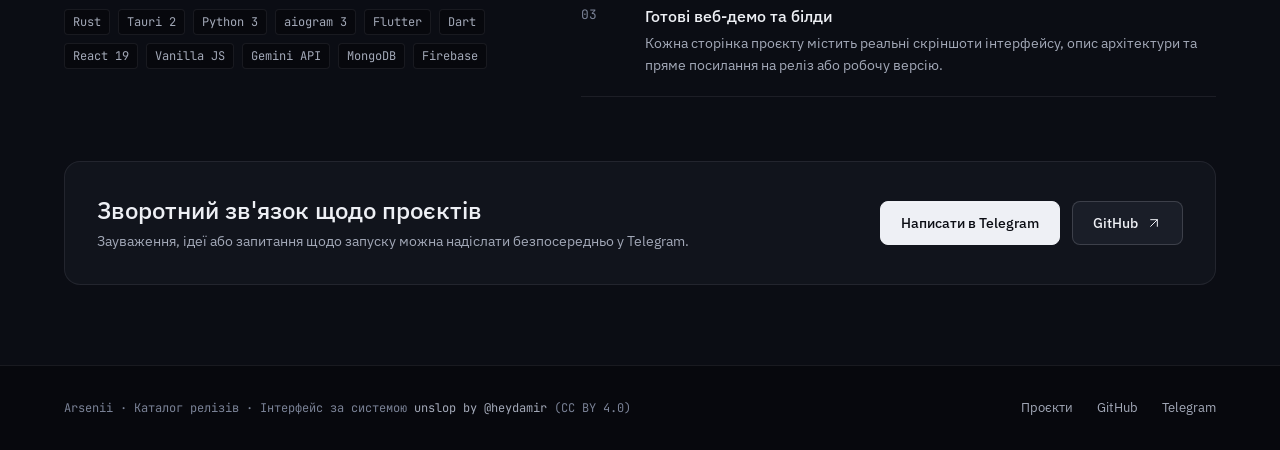
==== commit c3f0353f: "refactor: full unslop redesign across homepage and all project pages" ====
--- a/index.html
+++ b/index.html
@@ -4,326 +4,485 @@
   <meta charset="UTF-8">
   <meta name="viewport" content="width=device-width, initial-scale=1.0">
   <meta name="color-scheme" content="dark">
-  <title>Arsenii · Каталог проєктів & PWA</title>
-  <meta name="description" content="Каталог проєктів, веб-додатків PWA та Telegram-ботів Arsenii (@arsen2010arsen). Пряме тестування онлайн.">
-  <meta name="theme-color" content="#08080a">
+  <title>Arsenii · Каталог застосунків, PWA та Telegram-ботів</title>
+  <meta name="description" content="Особистий каталог програмного забезпечення Arsenii: настільні віджети для Windows, офлайн-PWA трекери та Telegram-боти з доступом до тестування.">
+  <meta name="theme-color" content="#0b0d14">
 
   <link rel="preconnect" href="https://fonts.googleapis.com">
   <link rel="preconnect" href="https://fonts.gstatic.com" crossorigin>
-  <link href="https://fonts.googleapis.com/css2?family=Inter:wght@400;500;600;700&family=JetBrains+Mono:wght@400;500;600&family=Space+Grotesk:wght@600;700&display=swap" rel="stylesheet">
+  <link href="https://fonts.googleapis.com/css2?family=IBM+Plex+Sans:wght@400;500;600&family=JetBrains+Mono:wght@400;500&display=swap" rel="stylesheet">
   <link rel="stylesheet" href="./styles.css">
-  <link rel="icon" href="data:image/svg+xml,%3Csvg xmlns='http://www.w3.org/2000/svg' viewBox='0 0 64 64'%3E%3Crect width='64' height='64' rx='16' fill='%2308080a'/%3E%3Cpath d='M18 46V18h14a14 14 0 0 1 0 28H18zm14-14h12' stroke='%232dd4bf' stroke-width='4' stroke-linecap='round' stroke-linejoin='round' fill='none'/%3E%3C/svg%3E">
+  <link rel="icon" type="image/svg+xml" href="./favicon.svg">
 </head>
 <body>
+
   <!-- HEADER -->
   <header class="site-header">
     <div class="container header-inner">
       <a href="#" class="brand">
-        <span class="brand-icon">⚡</span>
-        <span class="brand-text">Arsenii <span class="brand-badge">dist hub</span></span>
+        <svg class="brand-mark" viewBox="0 0 24 24" fill="none" aria-hidden="true">
+          <rect x="2" y="2" width="20" height="20" rx="5" stroke="#eef0f5" stroke-width="1.5"/>
+          <path d="M8 16V8h4.5a3.5 3.5 0 0 1 0 7H8" stroke="#eef0f5" stroke-width="1.5" stroke-linejoin="round"/>
+          <circle cx="17" cy="7" r="1.75" fill="#2dd4bf"/>
+        </svg>
+        <span>Arsenii</span>
+        <span class="brand-sub">/dist</span>
       </a>
-      <nav class="nav-links">
-        <a href="#projects">Проєкти</a>
-        <a href="#about">Про підхід</a>
-        <a href="https://github.com/arsen2010arsen" target="_blank" rel="noopener">GitHub ↗</a>
+
+      <nav class="nav-links" aria-label="Головна навігація">
+        <a href="#projects" class="nav-link nav-hide-mobile">Проєкти</a>
+        <a href="#about" class="nav-link nav-hide-mobile">Підхід</a>
+        <a href="https://github.com/arsen2010arsen" target="_blank" rel="noopener" class="nav-link">
+          GitHub
+          <svg class="ico" viewBox="0 0 24 24" aria-hidden="true"><path d="M7 17 17 7"/><path d="M7 7h10v10"/></svg>
+        </a>
         <a href="https://t.me/riccardomorphine" target="_blank" rel="noopener" class="btn btn-sm btn-primary">
-          <svg width="15" height="15" viewBox="0 0 24 24" fill="currentColor"><path d="M12 2C6.48 2 2 6.48 2 12s4.48 10 10 10 10-4.48 10-10S17.52 2 12 2zm4.64 6.8c-.15 1.58-.8 5.42-1.13 7.19-.14.75-.42 1-.68 1.03-.58.05-1.02-.38-1.58-.75-.88-.58-1.38-.94-2.23-1.5-.99-.65-.35-1.01.22-1.59.15-.15 2.71-2.48 2.76-2.69a.2.2 0 00-.05-.18c-.06-.05-.14-.03-.21-.02-.09.02-1.49.95-4.22 2.79-.4.27-.76.41-1.08.4-.36-.01-1.04-.2-1.55-.37-.63-.2-1.12-.31-1.08-.66.02-.18.27-.36.74-.55 2.92-1.27 4.86-2.11 5.83-2.51 2.78-1.16 3.35-1.36 3.73-1.36.08 0 .27.02.39.12.1.08.13.19.14.27-.01.06.01.24 0 .38z"/></svg>
           Telegram
         </a>
       </nav>
     </div>
   </header>
 
-  <!-- HERO SECTION -->
-  <section class="hero">
-    <div class="container">
-      <div class="hero-badge">
-        <span class="pulse-dot"></span>
-        <span>Каталог публічних та закритих розробок</span>
+  <main>
+
+    <!-- HERO -->
+    <section class="hero">
+      <div class="container hero-grid">
+        <div class="hero-copy">
+          <p class="hero-meta">Каталог софту · Windows, Web PWA, Telegram</p>
+          <h1 class="hero-title">Утиліти, офлайн-PWA та Telegram-боти Арсенія</h1>
+          <p class="hero-subtitle">
+            Настільні віджети на Rust, локальні трекери у браузері та автоматизовані боти. Кожен проєкт можна завантажити або перевірити в роботі одразу тут.
+          </p>
+
+          <div class="hero-actions">
+            <a href="#projects" class="btn btn-primary">
+              Переглянути каталог
+              <svg class="ico" viewBox="0 0 24 24" aria-hidden="true"><path d="M5 12h14"/><path d="m12 5 7 7-7 7"/></svg>
+            </a>
+            <a href="https://github.com/arsen2010arsen" target="_blank" rel="noopener" class="btn">
+              Профіль GitHub
+            </a>
+          </div>
+
+          <div class="hero-specs">
+            <div>
+              <div class="spec-val">05</div>
+              <div class="spec-lbl">Проєктів у релізах</div>
+            </div>
+            <div>
+              <div class="spec-val">03</div>
+              <div class="spec-lbl">Платформи запуску</div>
+            </div>
+            <div>
+              <div class="spec-val">0</div>
+              <div class="spec-lbl">Сторонніх трекерів</div>
+            </div>
+          </div>
+        </div>
+
+        <!-- INTERACTIVE PRODUCT SHOWCASE -->
+        <div class="stage" aria-label="Швидкий огляд інтерфейсів">
+          <div class="stage-tabs" role="tablist" aria-label="Вибір проєкту">
+            <button type="button" class="stage-tab active" role="tab" aria-selected="true"
+              data-shot="./shots/google-tasks-widget.png"
+              data-title="Google Tasks Widget"
+              data-meta="v1.0.0 · Windows x64"
+              data-href="./p/google-tasks-widget/">
+              <span class="stage-tab-idx num">01</span> Tasks
+            </button>
+            <button type="button" class="stage-tab" role="tab" aria-selected="false"
+              data-shot="./shots/gym-logbook.png"
+              data-title="Gym Logbook"
+              data-meta="v2.0 · Web PWA"
+              data-href="./p/gym-logbook/">
+              <span class="stage-tab-idx num">02</span> Gym
+            </button>
+            <button type="button" class="stage-tab" role="tab" aria-selected="false"
+              data-shot="./shots/foodtracker.png"
+              data-title="FoodTracker AI"
+              data-meta="v1.2 · Web PWA"
+              data-href="./p/foodtracker/">
+              <span class="stage-tab-idx num">03</span> Food
+            </button>
+            <button type="button" class="stage-tab" role="tab" aria-selected="false"
+              data-shot="./shots/rozkladkep.png"
+              data-title="RozkladKEP Bot"
+              data-meta="v2.1 · Telegram"
+              data-href="./p/rozkladkep/">
+              <span class="stage-tab-idx num">04</span> Rozklad
+            </button>
+            <button type="button" class="stage-tab" role="tab" aria-selected="false"
+              data-shot="./shots/weather-bot.png"
+              data-title="Weather Scraper Bot"
+              data-meta="v1.1 · Telegram"
+              data-href="./p/weather-bot/">
+              <span class="stage-tab-idx num">05</span> Weather
+            </button>
+          </div>
+
+          <div class="stage-viewport">
+            <img id="stageImg" src="./shots/google-tasks-widget.png" alt="Google Tasks Widget">
+          </div>
+
+          <div class="stage-foot">
+            <div class="stage-info">
+              <span class="stage-name" id="stageName">Google Tasks Widget</span>
+              <span class="stage-meta num" id="stageMeta">v1.0.0 · Windows x64</span>
+            </div>
+            <a class="stage-link" id="stageLink" href="./p/google-tasks-widget/">
+              Сторінка проєкту
+              <svg class="ico" viewBox="0 0 24 24" aria-hidden="true"><path d="M5 12h14"/><path d="m12 5 7 7-7 7"/></svg>
+            </a>
+          </div>
+        </div>
       </div>
-      <h1 class="hero-title">
-        Каталог проєктів та <span class="gradient-text">веб-розробок</span>
-      </h1>
-      <p class="hero-subtitle">
-        Студентські розробки, настільні Windows-віджети, офлайн-ready PWA додатки та асинхронні Telegram-боти.
-        Тут зібрані реальні скріншоти та швидкі посилання для тестування.
-      </p>
-
-      <div class="stats-row">
-        <div class="stat-card">
-          <div class="stat-num">5</div>
-          <div class="stat-label">Проєктів у каталозі</div>
-        </div>
-        <div class="stat-card">
-          <div class="stat-num">Tauri &amp; PWA</div>
-          <div class="stat-label">Windows віджети &amp; Веб</div>
-        </div>
-        <div class="stat-card">
-          <div class="stat-num">MongoDB</div>
-          <div class="stat-label">Бази даних &amp; хмарне API</div>
-        </div>
-        <div class="stat-card">
-          <div class="stat-num">100%</div>
-          <div class="stat-label">Безпека даних (Local-first)</div>
+    </section>
+
+    <!-- PROJECTS CATALOG -->
+    <section class="section-projects" id="projects">
+      <div class="container">
+        <div class="section-head">
+          <div>
+            <p class="section-kicker">Каталог релізів</p>
+            <h2 class="section-title">Доступні застосунки та боти</h2>
+          </div>
+        </div>
+
+        <div class="toolbar">
+          <div class="filter-chips" role="group" aria-label="Фільтр за платформою">
+            <button type="button" class="chip active" data-filter="all">
+              <svg class="ico" viewBox="0 0 24 24" aria-hidden="true"><path d="m12.83 2.18a2 2 0 0 0-1.66 0L2.6 6.08a1 1 0 0 0 0 1.83l8.58 3.91a2 2 0 0 0 1.66 0l8.58-3.9a1 1 0 0 0 0-1.83Z"/><path d="m22 17.65-9.17 4.16a2 2 0 0 1-1.66 0L2 17.65"/><path d="m22 12.65-9.17 4.16a2 2 0 0 1-1.66 0L2 12.65"/></svg>
+              Усі <span class="chip-count">5</span>
+            </button>
+            <button type="button" class="chip" data-filter="windows">
+              <svg class="ico" viewBox="0 0 24 24" aria-hidden="true"><rect width="20" height="14" x="2" y="3" rx="2"/><line x1="8" x2="16" y1="21" y2="21"/><line x1="12" x2="12" y1="17" y2="21"/></svg>
+              Windows <span class="chip-count">1</span>
+            </button>
+            <button type="button" class="chip" data-filter="web">
+              <svg class="ico" viewBox="0 0 24 24" aria-hidden="true"><circle cx="12" cy="12" r="10"/><path d="M12 2a14.5 14.5 0 0 0 0 20 14.5 14.5 0 0 0 0-20"/><path d="M2 12h20"/></svg>
+              Web PWA <span class="chip-count">2</span>
+            </button>
+            <button type="button" class="chip" data-filter="bot">
+              <svg class="ico" viewBox="0 0 24 24" aria-hidden="true"><path d="M12 8V4H8"/><rect width="16" height="12" x="4" y="8" rx="2"/><path d="M2 14h2"/><path d="M20 14h2"/><path d="M15 13v2"/><path d="M9 13v2"/></svg>
+              Telegram <span class="chip-count">2</span>
+            </button>
+          </div>
+
+          <div class="search-box">
+            <svg class="ico" viewBox="0 0 24 24" aria-hidden="true"><circle cx="11" cy="11" r="8"/><path d="m21 21-4.3-4.3"/></svg>
+            <input type="text" id="searchInput" placeholder="Пошук проєктів" aria-label="Пошук проєктів" autocomplete="off">
+          </div>
+        </div>
+
+        <div class="projects-grid" id="projectsGrid">
+
+          <!-- 01 · GOOGLE TASKS WIDGET (Featured wide card) -->
+          <article class="card card--featured" data-cat="windows" data-search="google tasks widget віджет tauri rust react desktop windows oauth tasks api">
+            <a class="card-shot" href="./p/google-tasks-widget/" aria-label="Детальніше про Google Tasks Widget">
+              <img src="./shots/google-tasks-widget.png" alt="Google Tasks Widget" loading="lazy" decoding="async">
+            </a>
+            <div class="card-body">
+              <div class="card-meta-row">
+                <span class="card-index index-num">01</span>
+                <span class="card-plat"><span class="status-dot"></span> Windows 10/11 · x64</span>
+              </div>
+              <div class="card-head">
+                <h3><a href="./p/google-tasks-widget/">Google Tasks Widget</a></h3>
+                <span class="ver">v1.0.0</span>
+              </div>
+              <p class="card-sub">Настільний віджет Google Tasks на Rust</p>
+              <p class="card-desc">
+                Легковагий клієнт для робочого столу (~25 МБ RAM) на Tauri 2. Прямий вхід через Google OAuth 2.0, перегляд обраних завдань, локальний кеш для роботи без мережі та згортання у трей.
+              </p>
+              <div class="tags">
+                <span>Tauri 2</span><span>Rust</span><span>React 19</span><span>Google API</span><span>OAuth 2.0</span>
+              </div>
+              <div class="card-actions">
+                <div class="cmd">
+                  <code>tauri-app.exe · v1.0.0</code>
+                  <a class="cmd-btn" href="https://github.com/arsen2010arsen/google-tasks-widget/releases/latest" target="_blank" rel="noopener">
+                    Завантажити
+                  </a>
+                </div>
+                <div class="links">
+                  <a href="./p/google-tasks-widget/">
+                    Детальний опис
+                    <svg class="ico" viewBox="0 0 24 24" aria-hidden="true"><path d="M5 12h14"/><path d="m12 5 7 7-7 7"/></svg>
+                  </a>
+                  <a href="https://github.com/arsen2010arsen/google-tasks-widget" target="_blank" rel="noopener">
+                    GitHub
+                    <svg class="ico" viewBox="0 0 24 24" aria-hidden="true"><path d="M7 17 17 7"/><path d="M7 7h10v10"/></svg>
+                  </a>
+                </div>
+              </div>
+            </div>
+          </article>
+
+          <!-- 02 · GYM LOGBOOK v2.0 -->
+          <article class="card" data-cat="web" data-search="gym logbook тренування зал спорт вправи ваги localstorage pwa javascript план спліт альтернатива">
+            <a class="card-shot" href="./p/gym-logbook/" aria-label="Детальніше про Gym Logbook">
+              <img src="./shots/gym-logbook.png" alt="Gym Logbook" loading="lazy" decoding="async">
+            </a>
+            <div class="card-body">
+              <div class="card-meta-row">
+                <span class="card-index index-num">02</span>
+                <span class="card-plat"><span class="status-dot"></span> Web PWA · Local-first</span>
+              </div>
+              <div class="card-head">
+                <h3><a href="./p/gym-logbook/">Gym Logbook</a></h3>
+                <span class="ver">v2.0</span>
+              </div>
+              <p class="card-sub">Журнал тренувань із планами та альтернативами</p>
+              <p class="card-desc">
+                Спліти («Тренування А/В»), конструктор планів, додавання запасних вправ на випадок зайнятого тренажера та глобальне перейменування з оновленням історії. Усі дані зберігаються в LocalStorage.
+              </p>
+              <div class="tags">
+                <span>Vanilla JS</span><span>CSS3</span><span>LocalStorage</span><span>PWA</span><span>Workout Splits</span>
+              </div>
+              <div class="card-actions">
+                <div class="cmd">
+                  <code>arsen2010arsen.github.io/Gym-Logbook/</code>
+                  <a class="cmd-btn" href="https://arsen2010arsen.github.io/Gym-Logbook/" target="_blank" rel="noopener">
+                    Відкрити
+                  </a>
+                </div>
+                <div class="links">
+                  <a href="./p/gym-logbook/">
+                    Детальний опис
+                    <svg class="ico" viewBox="0 0 24 24" aria-hidden="true"><path d="M5 12h14"/><path d="m12 5 7 7-7 7"/></svg>
+                  </a>
+                  <span class="repo-meta">
+                    <svg class="ico" viewBox="0 0 24 24" aria-hidden="true"><rect width="18" height="11" x="3" y="11" rx="2" ry="2"/><path d="M7 11V7a5 5 0 0 1 10 0v4"/></svg>
+                    Закритий код
+                  </span>
+                </div>
+              </div>
+            </div>
+          </article>
+
+          <!-- 03 · FOODTRACKER AI -->
+          <article class="card" data-cat="web" data-search="foodtracker ai flutter dart firebase gemini mongodb калорії харчування їжа pwa">
+            <a class="card-shot" href="./p/foodtracker/" aria-label="Детальніше про FoodTracker AI">
+              <img src="./shots/foodtracker.png" alt="FoodTracker AI" loading="lazy" decoding="async">
+            </a>
+            <div class="card-body">
+              <div class="card-meta-row">
+                <span class="card-index index-num">03</span>
+                <span class="card-plat"><span class="status-dot"></span> Web PWA · Gemini Vision</span>
+              </div>
+              <div class="card-head">
+                <h3><a href="./p/foodtracker/">FoodTracker AI</a></h3>
+                <span class="ver">v1.2</span>
+              </div>
+              <p class="card-sub">Щоденник харчування з розпізнаванням страв</p>
+              <p class="card-desc">
+                Оцінка калорійності, білків, жирів і вуглеводів за фотографією тарілки через Google Gemini. Персональний розрахунок норми калорій та робота в браузері або як PWA на смартфоні.
+              </p>
+              <div class="tags">
+                <span>Flutter</span><span>Dart</span><span>Gemini API</span><span>Firebase</span><span>MongoDB</span><span>PWA</span>
+              </div>
+              <div class="card-actions">
+                <div class="cmd">
+                  <code>arsen2010arsen.github.io/FoodTracker/</code>
+                  <a class="cmd-btn" href="https://arsen2010arsen.github.io/FoodTracker/" target="_blank" rel="noopener">
+                    Відкрити
+                  </a>
+                </div>
+                <div class="links">
+                  <a href="./p/foodtracker/">
+                    Детальний опис
+                    <svg class="ico" viewBox="0 0 24 24" aria-hidden="true"><path d="M5 12h14"/><path d="m12 5 7 7-7 7"/></svg>
+                  </a>
+                  <span class="repo-meta">
+                    <svg class="ico" viewBox="0 0 24 24" aria-hidden="true"><rect width="18" height="11" x="3" y="11" rx="2" ry="2"/><path d="M7 11V7a5 5 0 0 1 10 0v4"/></svg>
+                    Закритий код
+                  </span>
+                </div>
+              </div>
+            </div>
+          </article>
+
+          <!-- 04 · ROZKLAD KEP -->
+          <article class="card" data-cat="bot" data-search="rozkladkep розклад коледж кеп парсинг студент пари заміни бот telegram python mongodb">
+            <a class="card-shot" href="./p/rozkladkep/" aria-label="Детальніше про RozkladKEP Bot">
+              <img src="./shots/rozkladkep.png" alt="RozkladKEP Bot" loading="lazy" decoding="async">
+            </a>
+            <div class="card-body">
+              <div class="card-meta-row">
+                <span class="card-index index-num">04</span>
+                <span class="card-plat"><span class="status-dot"></span> Telegram · aiogram 3</span>
+              </div>
+              <div class="card-head">
+                <h3><a href="./p/rozkladkep/">RozkladKEP Bot</a></h3>
+                <span class="ver">v2.1</span>
+              </div>
+              <p class="card-sub">Бот розкладу занять для студентів КЕП</p>
+              <p class="card-desc">
+                Парсинг актуального розкладу пар ВСП «ФКЕП ІФНТУНГ». Вибір групи, перемикання днів тижня й чисельника/знаменника, підтримка повних і скорочених дзвінків.
+              </p>
+              <div class="tags">
+                <span>Python 3</span><span>aiogram 3</span><span>Web Scraping</span><span>MongoDB</span>
+              </div>
+              <div class="card-actions">
+                <div class="cmd">
+                  <code>@rozkladKEPbot</code>
+                  <a class="cmd-btn" href="https://t.me/rozkladKEPbot" target="_blank" rel="noopener">
+                    Запустити
+                  </a>
+                </div>
+                <div class="links">
+                  <a href="./p/rozkladkep/">
+                    Детальний опис
+                    <svg class="ico" viewBox="0 0 24 24" aria-hidden="true"><path d="M5 12h14"/><path d="m12 5 7 7-7 7"/></svg>
+                  </a>
+                  <span class="repo-meta">
+                    <svg class="ico" viewBox="0 0 24 24" aria-hidden="true"><rect width="18" height="11" x="3" y="11" rx="2" ry="2"/><path d="M7 11V7a5 5 0 0 1 10 0v4"/></svg>
+                    Закритий код
+                  </span>
+                </div>
+              </div>
+            </div>
+          </article>
+
+          <!-- 05 · WEATHER SCRAPER BOT -->
+          <article class="card" data-cat="bot" data-search="weather погода парсер sinoptik бот telegram python aiogram aiohttp render">
+            <a class="card-shot" href="./p/weather-bot/" aria-label="Детальніше про Weather Scraper Bot">
+              <img src="./shots/weather-bot.png" alt="Weather Scraper Bot" loading="lazy" decoding="async">
+            </a>
+            <div class="card-body">
+              <div class="card-meta-row">
+                <span class="card-index index-num">05</span>
+                <span class="card-plat"><span class="status-dot"></span> Telegram · Python 3</span>
+              </div>
+              <div class="card-head">
+                <h3><a href="./p/weather-bot/">Weather Scraper Bot</a></h3>
+                <span class="ver">v1.1</span>
+              </div>
+              <p class="card-sub">Асинхронний моніторинг погоди</p>
+              <p class="card-desc">
+                Регулярне зведення погоди для Івано-Франківська з sinoptik.ua о 15:00 за розкладом. Вбудований HTTP-сервер на aiohttp для перевірки аптайму на Render.
+              </p>
+              <div class="tags">
+                <span>Python 3.10</span><span>aiogram 3</span><span>aiohttp</span><span>BeautifulSoup4</span><span>APScheduler</span>
+              </div>
+              <div class="card-actions">
+                <div class="cmd">
+                  <code>weather-bot · Render Uptime</code>
+                  <a class="cmd-btn" href="https://github.com/arsen2010arsen/weather-bot" target="_blank" rel="noopener">
+                    Код на GitHub
+                  </a>
+                </div>
+                <div class="links">
+                  <a href="./p/weather-bot/">
+                    Детальний опис
+                    <svg class="ico" viewBox="0 0 24 24" aria-hidden="true"><path d="M5 12h14"/><path d="m12 5 7 7-7 7"/></svg>
+                  </a>
+                  <a href="https://github.com/arsen2010arsen/weather-bot" target="_blank" rel="noopener">
+                    GitHub
+                    <svg class="ico" viewBox="0 0 24 24" aria-hidden="true"><path d="M7 17 17 7"/><path d="M7 7h10v10"/></svg>
+                  </a>
+                </div>
+              </div>
+            </div>
+          </article>
+
+        </div>
+
+        <div class="empty-state" id="emptyState" style="display: none;">
+          <p>За цим запитом проєктів не знайдено</p>
         </div>
       </div>
-    </div>
-  </section>
-
-  <!-- PROJECTS SECTION -->
-  <section class="section-projects" id="projects">
-    <div class="container">
-      <div class="toolbar">
-        <div class="filter-chips">
-          <button class="chip active" data-filter="all">Всі · 5</button>
-          <button class="chip" data-filter="windows">🪟 Windows · 1</button>
-          <button class="chip" data-filter="web">🌐 PWA · 2</button>
-          <button class="chip" data-filter="bot">🤖 Telegram · 2</button>
-        </div>
-        <div class="search-box">
-          <svg class="search-icon" width="18" height="18" viewBox="0 0 24 24" fill="none" stroke="currentColor" stroke-width="2"><circle cx="11" cy="11" r="8"/><path d="m21 21-4.3-4.3"/></svg>
-          <input type="text" id="searchInput" placeholder="Пошук: tasks, tauri, ai, food, telegram..." autocomplete="off">
+    </section>
+
+    <!-- ABOUT & PRINCIPLES -->
+    <section class="section-about" id="about">
+      <div class="container">
+        <div class="about-grid">
+          <div class="about-copy">
+            <p class="section-kicker">Принципи розробки</p>
+            <h2 class="section-title">Як влаштовані ці інструменти</h2>
+            <p>
+              Усі проєкти створюються для щоденних практичних задач без зайвого візуального навантаження. Публічні утиліти відкриті під ліцензією MIT, а сервіси з приватними ключами винесені у закриті репозиторії з відкритим доступом до тестування.
+            </p>
+            <div class="about-stack">
+              <span class="about-stack-lbl">Основний стек технологій</span>
+              <div class="tags">
+                <span>Rust</span>
+                <span>Tauri 2</span>
+                <span>Python 3</span>
+                <span>aiogram 3</span>
+                <span>Flutter</span>
+                <span>Dart</span>
+                <span>React 19</span>
+                <span>Vanilla JS</span>
+                <span>Gemini API</span>
+                <span>MongoDB</span>
+                <span>Firebase</span>
+              </div>
+            </div>
+          </div>
+
+          <div class="spec-list">
+            <div class="spec-item">
+              <span class="spec-idx">01</span>
+              <div>
+                <h3>Локальне збереження даних</h3>
+                <p>Застосунки на зразок Gym Logbook зберігають усі записи у LocalStorage пристрою та працюють без мережі через Service Worker.</p>
+              </div>
+            </div>
+            <div class="spec-item">
+              <span class="spec-idx">02</span>
+              <div>
+                <h3>Ощадливість до ресурсів</h3>
+                <p>Настільні утиліти пишуться на Rust і Tauri 2, тому займають у пам'яті близько 25 МБ замість сотень мегабайт у браузерних обгорток.</p>
+              </div>
+            </div>
+            <div class="spec-item">
+              <span class="spec-idx">03</span>
+              <div>
+                <h3>Готові веб-демо та білди</h3>
+                <p>Кожна сторінка проєкту містить реальні скріншоти інтерфейсу, опис архітектури та пряме посилання на реліз або робочу версію.</p>
+              </div>
+            </div>
+          </div>
+        </div>
+
+        <!-- CONTACT BAND -->
+        <div class="contact-band">
+          <div>
+            <h2>Зворотний зв'язок щодо проєктів</h2>
+            <p>Зауваження, ідеї або запитання щодо запуску можна надіслати безпосередньо у Telegram.</p>
+          </div>
+          <div class="contact-actions">
+            <a class="btn btn-primary" href="https://t.me/riccardomorphine" target="_blank" rel="noopener">
+              Написати в Telegram
+            </a>
+            <a class="btn" href="https://github.com/arsen2010arsen" target="_blank" rel="noopener">
+              GitHub
+              <svg class="ico" viewBox="0 0 24 24" aria-hidden="true"><path d="M7 17 17 7"/><path d="M7 7h10v10"/></svg>
+            </a>
+          </div>
         </div>
       </div>
-
-      <div class="projects-grid" id="projectsGrid">
-
-        <!-- GOOGLE TASKS WIDGET -->
-        <article class="card" data-cat="windows" data-search="google tasks widget віджет tauri rust react desktop windows macos glassmorphism oauth tasks api">
-          <a class="card-shot card-shot--open" href="./p/google-tasks-widget/" aria-label="Детальніше: Google Tasks Widget">
-            <img src="./shots/google-tasks-widget.png" alt="Google Tasks Widget" loading="lazy" decoding="async">
-          </a>
-          <div class="card-body">
-            <div class="card-head">
-              <h3><a href="./p/google-tasks-widget/">Google Tasks Widget</a> <span class="ver">v1.0.0</span></h3>
-              <span class="cat">Windows 10/11 · x64</span>
-            </div>
-            <p class="card-sub">Настільний віджет Google Tasks</p>
-            <p class="card-desc">
-              Ультралегкий (~25 MB RAM) настільний віджет у стилі Glassmorphism / macOS. 1-клік Google OAuth, підтримка розділу «Із зірочкою», робота офлайн, системний трей та автозапуск.
-            </p>
-            <div class="tags">
-              <span>Tauri 2</span><span>Rust</span><span>React 19</span><span>Google API</span><span>OAuth 2.0</span>
-            </div>
-            <div class="card-actions">
-              <div class="cmd">
-                <code>tauri-app.exe · v1.0.0</code>
-                <a class="copybtn" href="https://github.com/arsen2010arsen/google-tasks-widget/releases/latest" target="_blank" rel="noopener">завантажити</a>
-              </div>
-              <div class="links">
-                <a href="./p/google-tasks-widget/">Детальніше →</a>
-                <a href="https://github.com/arsen2010arsen/google-tasks-widget" target="_blank" rel="noopener">GitHub ↗</a>
-              </div>
-            </div>
-          </div>
-        </article>
-
-        <!-- FOODTRACKER AI -->
-        <article class="card" data-cat="web" data-search="foodtracker ai flutter dart firebase gemini mongodb калорії харчування їжа pwa">
-          <a class="card-shot card-shot--open" href="./p/foodtracker/" aria-label="Детальніше: FoodTracker AI">
-            <img src="./shots/foodtracker.png" alt="FoodTracker AI" loading="lazy" decoding="async">
-          </a>
-          <div class="card-body">
-            <div class="card-head">
-              <h3><a href="./p/foodtracker/">FoodTracker AI</a> <span class="ver">v1.2</span></h3>
-              <span class="cat">Web &amp; PWA · Gemini AI</span>
-            </div>
-            <p class="card-sub">Розумний щоденник харчування</p>
-            <p class="card-desc">
-              Розпізнавання страв за фото за допомогою Google Gemini AI та автопідрахунок калорій і БЖВ. Встановлюється як PWA на смартфон чи ПК і працює офлайн.
-            </p>
-            <div class="tags">
-              <span>Flutter</span><span>Dart</span><span>Gemini API</span><span>Firebase</span><span>MongoDB</span><span>PWA</span>
-            </div>
-            <div class="card-actions">
-              <div class="cmd">
-                <code>arsen2010arsen.github.io/FoodTracker/</code>
-                <a class="copybtn" href="https://arsen2010arsen.github.io/FoodTracker/" target="_blank" rel="noopener">відкрити</a>
-              </div>
-              <div class="links">
-                <a href="./p/foodtracker/">Детальніше →</a>
-                <span class="badge-private-pill">🔒 Закритий код</span>
-              </div>
-            </div>
-          </div>
-        </article>
-
-        <!-- GYM LOGBOOK -->
-        <article class="card" data-cat="web" data-search="gym logbook тренування зал спорт вправи ваги localstorage pwa javascript план спліт альтернатива">
-          <a class="card-shot card-shot--open" href="./p/gym-logbook/" aria-label="Детальніше: Gym Logbook">
-            <img src="./shots/gym-logbook.png" alt="Gym Logbook" loading="lazy" decoding="async">
-          </a>
-          <div class="card-body">
-            <div class="card-head">
-              <h3><a href="./p/gym-logbook/">Gym Logbook</a> <span class="ver">v2.0</span></h3>
-              <span class="cat">Web &amp; PWA · Local-first</span>
-            </div>
-            <p class="card-sub">Журнал тренувань із планами та альтернативами</p>
-            <p class="card-desc">
-              Спліти (Тренування А/В), вкладка «План», вибір запасних вправ при зайнятому тренажері та глобальне перейменування з оновленням історії. 100% офлайн у LocalStorage.
-            </p>
-            <div class="tags">
-              <span>Vanilla JS</span><span>CSS3 Dark</span><span>LocalStorage</span><span>PWA</span><span>Workout Splits</span>
-            </div>
-            <div class="card-actions">
-              <div class="cmd">
-                <code>arsen2010arsen.github.io/Gym-Logbook/</code>
-                <a class="copybtn" href="https://arsen2010arsen.github.io/Gym-Logbook/" target="_blank" rel="noopener">відкрити</a>
-              </div>
-              <div class="links">
-                <a href="./p/gym-logbook/">Детальніше →</a>
-                <span class="badge-private-pill">🔒 Закритий код</span>
-              </div>
-            </div>
-          </div>
-        </article>
-
-        <!-- ROZKLAD KEP -->
-        <article class="card" data-cat="bot" data-search="rozkladkep розклад коледж кеп парсинг студент пари заміни бот telegram python mongodb">
-          <a class="card-shot card-shot--open" href="./p/rozkladkep/" aria-label="Детальніше: RozkladKEP Bot">
-            <img src="./shots/rozkladkep.png" alt="RozkladKEP Bot" loading="lazy" decoding="async">
-          </a>
-          <div class="card-body">
-            <div class="card-head">
-              <h3><a href="./p/rozkladkep/">RozkladKEP Bot</a> <span class="ver">v2.1</span></h3>
-              <span class="cat">Telegram · aiogram 3</span>
-            </div>
-            <p class="card-sub">Помічник розкладу для студентів</p>
-            <p class="card-desc">
-              Автоматизований Telegram-бот для студентів коледжу (ВСП «ФКЕП ІФНТУНГ»). Парсить актуальний розклад занять, перевіряє заміни та відправляє оперативні сповіщення.
-            </p>
-            <div class="tags">
-              <span>Python 3</span><span>aiogram 3</span><span>Web Scraping</span><span>MongoDB</span><span>Automation</span>
-            </div>
-            <div class="card-actions">
-              <div class="cmd">
-                <code>@rozkladKEPbot</code>
-                <a class="copybtn" href="https://t.me/rozkladKEPbot" target="_blank" rel="noopener">запустити</a>
-              </div>
-              <div class="links">
-                <a href="./p/rozkladkep/">Детальніше →</a>
-                <span class="badge-private-pill">🔒 Закритий код</span>
-              </div>
-            </div>
-          </div>
-        </article>
-
-        <!-- WEATHER SCRAPER BOT -->
-        <article class="card" data-cat="bot" data-search="weather погода парсер sinoptik бот telegram python aiogram aiohttp render">
-          <a class="card-shot card-shot--open" href="./p/weather-bot/" aria-label="Детальніше: Weather Scraper Bot">
-            <img src="./shots/weather-bot.png" alt="Weather Scraper Bot" class="contain" loading="lazy" decoding="async">
-          </a>
-          <div class="card-body">
-            <div class="card-head">
-              <h3><a href="./p/weather-bot/">Weather Scraper Bot</a> <span class="ver">v1.1</span></h3>
-              <span class="cat">Telegram · Python</span>
-            </div>
-            <p class="card-sub">Асинхронний бот моніторингу погоди</p>
-            <p class="card-desc">
-              Щоденний звіт погоди для Івано-Франківська з sinoptik.ua о 15:00. Включає вбудований aiohttp веб-сервер для цілодобового моніторингу аптайму на платформі Render.
-            </p>
-            <div class="tags">
-              <span>Python 3.10+</span><span>aiogram v3</span><span>aiohttp</span><span>BeautifulSoup4</span><span>APScheduler</span>
-            </div>
-            <div class="card-actions">
-              <div class="cmd">
-                <code>weather-bot · Render Uptime</code>
-                <a class="copybtn" href="https://github.com/arsen2010arsen/weather-bot" target="_blank" rel="noopener">репозиторій</a>
-              </div>
-              <div class="links">
-                <a href="./p/weather-bot/">Детальніше →</a>
-                <a href="https://github.com/arsen2010arsen/weather-bot" target="_blank" rel="noopener">GitHub ↗</a>
-              </div>
-            </div>
-          </div>
-        </article>
-
-      </div>
-
-      <div class="empty-state" id="emptyState" style="display: none;">
-        <p>🔍 Проєктів за цим запитом не знайдено.</p>
-      </div>
-    </div>
-  </section>
-
-  <!-- ABOUT & PRINCIPLES SECTION -->
-  <section class="section-about" id="about">
-    <div class="container">
-      <div class="prod-sec-head">
-        <p class="sec-eyebrow">Підхід до розробки</p>
-        <h2>Легковажність, автономність та практична користь</h2>
-      </div>
-
-      <div class="principles-grid">
-        <div class="how-step">
-          <span class="how-num">01 · LOCAL-FIRST</span>
-          <h3>Без трекерів та зайвого шуму</h3>
-          <p>PWA-інструменти працюють автономно в браузері (LocalStorage + Service Worker), без реклами, платних підписок і передачі даних третім особам.</p>
-        </div>
-        <div class="how-step">
-          <span class="how-num">02 · PERFORMANCE</span>
-          <h3>Нативна швидкодія</h3>
-          <p>Десктопні утиліти на Rust та Tauri v2 споживають мінімум оперативної пам'яті (~25 МБ RAM) і миттєво відкриваються прямо з системного трею.</p>
-        </div>
-        <div class="how-step">
-          <span class="how-num">03 · LIVE TESTING</span>
-          <h3>Прозорий доступ до релізів</h3>
-          <p>Незалежно від того, чи відкритий вихідний код на GitHub, чи репозиторій закритий — кожен проєкт має робочий білд або веб-версію для тестування.</p>
-        </div>
-      </div>
-
-      <div class="stack-strip">
-        <span class="stack-strip-label">Основний стек</span>
-        <div class="tags">
-          <span>Rust</span>
-          <span>Tauri 2</span>
-          <span>Python 3</span>
-          <span>aiogram v3</span>
-          <span>Flutter / Dart</span>
-          <span>React 19</span>
-          <span>Vanilla JS</span>
-          <span>Google Gemini AI</span>
-          <span>MongoDB</span>
-          <span>Firebase</span>
-          <span>PWA / Service Worker</span>
-        </div>
-      </div>
-
-      <div class="home-cta">
-        <div class="prod-cta-box">
-          <div>
-            <h2>Маєте ідею або знайшли баг?</h2>
-            <p>Напишіть напряму у Telegram або перегляньте інші репозиторії в профілі GitHub.</p>
-          </div>
-          <div class="prod-cta-btns">
-            <a class="btn btn-primary" href="https://t.me/riccardomorphine" target="_blank" rel="noopener">Написати в Telegram ↗</a>
-            <a class="btn" href="https://github.com/arsen2010arsen" target="_blank" rel="noopener">Профіль GitHub ↗</a>
-          </div>
-        </div>
-      </div>
-    </div>
-  </section>
+    </section>
+
+  </main>
 
   <!-- FOOTER -->
   <footer class="site-footer">
     <div class="container footer-inner">
-      <p class="footer-note">Arsenii · DIST Hub · Без cookies та сторонньої аналітики</p>
+      <p class="footer-note">
+        Arsenii · Каталог релізів · Інтерфейс за системою <a href="https://github.com/heydamir/unslop" target="_blank" rel="noopener">unslop by @heydamir</a> (CC BY 4.0)
+      </p>
       <div class="footer-links">
-        <a href="#projects">Каталог</a>
-        <a href="https://t.me/riccardomorphine" target="_blank" rel="noopener">✈️ Telegram @riccardomorphine</a>
-        <a href="https://github.com/arsen2010arsen" target="_blank" rel="noopener">🐙 GitHub</a>
+        <a href="#projects">Проєкти</a>
+        <a href="https://github.com/arsen2010arsen" target="_blank" rel="noopener">GitHub</a>
+        <a href="https://t.me/riccardomorphine" target="_blank" rel="noopener">Telegram</a>
       </div>
     </div>
   </footer>
 
-  <!-- SCREENSHOT PREVIEW MODAL -->
-  <dialog class="modal modal--shot" id="shotModal" aria-label="Перегляд знімка">
-    <div class="modal-card">
-      <button class="modal-close" type="button" id="closeShotModal" aria-label="Закрити">✕</button>
-      <img id="shotImg" src="" alt="Скріншот проєкту">
-    </div>
-  </dialog>
-
-  <script src="./script.js"></script>
+  <script src="./script.js" defer></script>
 </body>
 </html>
--- a/styles.css
+++ b/styles.css
@@ -1,702 +1,1458 @@
+/* ==========================================================================
+   Arsenii DIST Hub — Redesigned with unslop (CC BY 4.0 by @heydamir)
+   Ink Dark Neutral Ramp · Strictly 4px Spacing Scale · One Accent
+   ========================================================================== */
+
 :root {
-  /* Кольори — на базі andreichuk.dev */
-  --ink:         #08080a;   /* глибокий чорний фон */
-  --bg:          #0c0c0e;   /* основний фон */
-  --bg-soft:     #121215;   /* підняті панелі */
-  --panel:       #17171b;   /* картки проєктів */
-  --panel-hover: #1c1c22;
-  --line:        rgba(255, 255, 255, .08);
-  --line-strong: rgba(255, 255, 255, .16);
-  --text:        #f4f4f5;
-  --muted:       #a1a1aa;
-  --dim:         #71717a;
-  
-  --accent:      #2dd4bf;   /* фірмовий бірюзовий */
-  --accent-glow: rgba(45, 212, 191, 0.15);
-  --accent-ink:  #04211d;
-  --accent-2:    #38bdf8;
-  
-  --violet:      #a78bfa;
-  --amber:       #fbbf24;
-  --sky:         #38bdf8;
-  --emerald:     #34d399;
-  
-  /* Форми та розміри */
-  --r-lg: 18px;
-  --r:    14px;
-  --r-sm: 9px;
-  --r-xs: 6px;
-  
-  /* Шрифти */
-  --font-ui:      'Inter', system-ui, -apple-system, BlinkMacSystemFont, 'Segoe UI', Roboto, sans-serif;
-  --font-display: 'Space Grotesk', var(--font-ui);
-  --font-mono:    'JetBrains Mono', ui-monospace, 'Cascadia Mono', Consolas, monospace;
-  
-  --transition: all 0.2s cubic-bezier(0.16, 1, 0.3, 1);
-}
-
-* {
+  /* Ink neutral ramp */
+  --bg-deep:        #07080d;
+  --bg:             #0b0d14;
+  --surface:        #11141c;
+  --surface-hover:  #151923;
+  --surface-raised: #1a1e28;
+  --line:           rgba(238, 240, 245, 0.08);
+  --line-strong:    rgba(238, 240, 245, 0.16);
+
+  /* Three text roles */
+  --text:           #eef0f5;
+  --text-2:         #a3a9b8;
+  --text-3:         #7a8296;
+
+  /* Single accent + toned semantic */
+  --accent:         #2dd4bf;
+  --accent-ink:     #07080d;
+  --accent-subtle:  rgba(45, 212, 191, 0.12);
+  --ok:             #4cc38a;
+
+  /* Nested radii */
+  --r-lg: 16px;
+  --r-md: 12px;
+  --r-sm: 8px;
+  --r-xs: 4px;
+
+  /* Typography */
+  --font-sans: 'IBM Plex Sans', system-ui, -apple-system, BlinkMacSystemFont, 'Segoe UI', sans-serif;
+  --font-mono: 'JetBrains Mono', ui-monospace, 'Cascadia Mono', Consolas, monospace;
+
+  /* Motion */
+  --ease: cubic-bezier(0.22, 1, 0.36, 1);
+  --t-fast: 150ms;
+  --t-mid:  200ms;
+  --t-slow: 360ms;
+}
+
+*,
+*::before,
+*::after {
+  box-sizing: border-box;
   margin: 0;
   padding: 0;
-  box-sizing: border-box;
 }
 
 html {
   scroll-behavior: smooth;
+  color-scheme: dark;
 }
 
 body {
-  font-family: var(--font-ui);
-  background-color: var(--ink);
-  color: var(--text);
-  line-height: 1.6;
+  font-family: var(--font-sans);
+  font-size: 15px;
+  line-height: 22px;
+  font-weight: 400;
+  background-color: var(--bg);
+  color: var(--text);
   min-height: 100vh;
   display: flex;
   flex-direction: column;
-}
-
+  -webkit-font-smoothing: antialiased;
+}
+
+/* Focus ring */
+:focus-visible {
+  outline: 2px solid var(--accent);
+  outline-offset: 2px;
+}
+
+/* Container */
 .container {
   width: 100%;
-  max-width: 1140px;
+  max-width: 1200px;
   margin: 0 auto;
   padding: 0 24px;
 }
 
-/* HEADER */
+/* Tabular figures everywhere numbers appear */
+.num,
+.ver,
+.index-num,
+.stat-num,
+.chip-count {
+  font-variant-numeric: tabular-nums;
+}
+
+/* Icons (Lucide 16px stroke 1.5) */
+.ico {
+  width: 16px;
+  height: 16px;
+  flex-shrink: 0;
+  stroke: currentColor;
+  fill: none;
+  stroke-width: 1.5;
+  stroke-linecap: round;
+  stroke-linejoin: round;
+}
+
+/* Subtle single entrance on load */
+@keyframes fadeRise {
+  from {
+    opacity: 0;
+    transform: translateY(8px);
+  }
+  to {
+    opacity: 1;
+    transform: translateY(0);
+  }
+}
+
+main {
+  flex: 1 0 auto;
+  animation: fadeRise var(--t-slow) var(--ease) both;
+}
+
+@media (prefers-reduced-motion: reduce) {
+  main {
+    animation: none;
+  }
+  *,
+  *::before,
+  *::after {
+    transition-duration: 0.01ms !important;
+  }
+}
+
+/* ==========================================================================
+   HEADER / NAVIGATION (64px height, quiet chrome)
+   ========================================================================== */
+
 .site-header {
   position: sticky;
   top: 0;
   z-index: 100;
-  background: rgba(8, 8, 10, 0.85);
-  backdrop-filter: blur(14px);
-  -webkit-backdrop-filter: blur(14px);
+  height: 64px;
+  background-color: rgba(11, 13, 20, 0.9);
+  backdrop-filter: blur(12px);
+  -webkit-backdrop-filter: blur(12px);
   border-bottom: 1px solid var(--line);
-  padding: 14px 0;
+  display: flex;
+  align-items: center;
 }
 
 .header-inner {
   display: flex;
+  align-items: center;
   justify-content: space-between;
-  align-items: center;
+  gap: 24px;
 }
 
 .brand {
-  display: flex;
-  align-items: center;
-  gap: 10px;
+  display: inline-flex;
+  align-items: center;
+  gap: 12px;
   text-decoration: none;
   color: var(--text);
-  font-family: var(--font-display);
-  font-size: 1.15rem;
-  font-weight: 700;
-}
-
-.brand-icon {
-  display: flex;
-  align-items: center;
-  justify-content: center;
-  width: 32px;
-  height: 32px;
-  background: var(--accent-glow);
-  border: 1px solid rgba(45, 212, 191, 0.3);
-  border-radius: var(--r-sm);
-  font-size: 0.95rem;
-}
-
-.brand-badge {
-  font-size: 0.75rem;
-  font-family: var(--font-mono);
-  font-weight: 500;
-  color: var(--accent);
-  background: rgba(45, 212, 191, 0.1);
-  border: 1px solid rgba(45, 212, 191, 0.2);
-  padding: 2px 8px;
-  border-radius: 999px;
-  margin-left: 6px;
+  font-size: 16px;
+  line-height: 1;
+  font-weight: 500;
+  transition: opacity var(--t-fast) var(--ease);
+}
+
+.brand:hover {
+  opacity: 0.88;
+}
+
+.brand-mark {
+  width: 24px;
+  height: 24px;
+  flex-shrink: 0;
+}
+
+.brand-sub {
+  font-family: var(--font-mono);
+  font-size: 13px;
+  color: var(--text-3);
+  font-weight: 400;
 }
 
 .nav-links {
   display: flex;
   align-items: center;
-  gap: 18px;
-}
-
-.nav-links a:not(.btn) {
-  color: var(--muted);
+  gap: 24px;
+}
+
+.nav-link {
+  color: var(--text-2);
   text-decoration: none;
-  font-size: 0.92rem;
-  font-weight: 500;
-  transition: var(--transition);
-}
-
-.nav-links a:not(.btn):hover {
-  color: var(--text);
-}
-
-/* BUTTONS */
+  font-size: 14px;
+  line-height: 20px;
+  font-weight: 400;
+  transition: color var(--t-fast) var(--ease);
+  display: inline-flex;
+  align-items: center;
+  gap: 4px;
+}
+
+.nav-link:hover {
+  color: var(--text);
+}
+
+/* ==========================================================================
+   BUTTONS
+   ========================================================================== */
+
 .btn {
   display: inline-flex;
   align-items: center;
   justify-content: center;
   gap: 8px;
-  padding: 8px 16px;
+  height: 44px;
+  padding: 0 20px;
   border-radius: var(--r-sm);
-  font-size: 0.88rem;
-  font-weight: 600;
+  font-family: var(--font-sans);
+  font-size: 14px;
+  line-height: 20px;
+  font-weight: 500;
   text-decoration: none;
   cursor: pointer;
-  transition: var(--transition);
+  border: 1px solid var(--line-strong);
+  background-color: var(--surface-raised);
+  color: var(--text);
+  transition: background-color var(--t-fast) var(--ease),
+              border-color var(--t-fast) var(--ease),
+              color var(--t-fast) var(--ease),
+              transform var(--t-fast) var(--ease);
+}
+
+.btn:hover {
+  background-color: var(--surface-hover);
+  border-color: rgba(238, 240, 245, 0.24);
+}
+
+.btn:active {
+  transform: scale(0.98);
+}
+
+.btn-primary {
+  background-color: var(--text);
+  color: var(--bg);
+  border-color: var(--text);
+  box-shadow: inset 0 1px 0 rgba(255, 255, 255, 0.2);
+}
+
+.btn-primary:hover {
+  background-color: #ffffff;
+  border-color: #ffffff;
+  color: var(--bg-deep);
+}
+
+.btn-sm {
+  height: 36px;
+  padding: 0 16px;
+  font-size: 13px;
+}
+
+/* ==========================================================================
+   HERO (Asymmetric Split + Interactive Release Preview)
+   ========================================================================== */
+
+.hero {
+  padding: 64px 0 80px;
+  border-bottom: 1px solid var(--line);
+}
+
+.hero-grid {
+  display: grid;
+  grid-template-columns: minmax(0, 0.9fr) minmax(0, 1.1fr);
+  gap: 48px;
+  align-items: center;
+}
+
+.hero-meta {
+  font-family: var(--font-mono);
+  font-size: 12px;
+  line-height: 16px;
+  letter-spacing: 0.01em;
+  color: var(--text-3);
+  margin-bottom: 16px;
+}
+
+.hero-title {
+  font-size: clamp(36px, 4.4vw, 52px);
+  line-height: 1.08;
+  font-weight: 500;
+  letter-spacing: -0.025em;
+  color: var(--text);
+  margin-bottom: 20px;
+}
+
+.hero-subtitle {
+  font-size: 18px;
+  line-height: 28px;
+  font-weight: 400;
+  color: var(--text-2);
+  max-width: 34rem;
+  margin-bottom: 32px;
+}
+
+.hero-actions {
+  display: flex;
+  flex-wrap: wrap;
+  align-items: center;
+  gap: 12px;
+  margin-bottom: 40px;
+}
+
+/* Aligned baseline metrics (no boxed card clutter) */
+.hero-specs {
+  display: grid;
+  grid-template-columns: repeat(3, minmax(0, 1fr));
+  gap: 24px;
+  padding-top: 24px;
+  border-top: 1px solid var(--line);
+}
+
+.spec-val {
+  font-size: 24px;
+  line-height: 28px;
+  font-weight: 500;
+  color: var(--text);
+  font-variant-numeric: tabular-nums;
+}
+
+.spec-lbl {
+  font-size: 13px;
+  line-height: 20px;
+  color: var(--text-3);
+  margin-top: 4px;
+}
+
+/* Hero Right: Interactive Release Showcase */
+.stage {
+  background-color: var(--surface);
+  border: 1px solid var(--line-strong);
+  border-radius: var(--r-lg);
+  overflow: hidden;
+}
+
+.stage-tabs {
+  display: flex;
+  align-items: center;
+  gap: 4px;
+  padding: 8px;
+  background-color: var(--bg-deep);
+  border-bottom: 1px solid var(--line);
+  overflow-x: auto;
+  scrollbar-width: none;
+}
+
+.stage-tabs::-webkit-scrollbar {
+  display: none;
+}
+
+.stage-tab {
+  display: inline-flex;
+  align-items: center;
+  gap: 8px;
+  height: 32px;
+  padding: 0 12px;
+  border-radius: var(--r-xs);
   border: 1px solid transparent;
-}
-
-.btn-sm {
-  padding: 6px 14px;
-  font-size: 0.82rem;
-}
-
-.btn-primary {
-  background: var(--accent);
-  color: var(--accent-ink);
-}
-
-.btn-primary:hover {
-  background: #34e0cb;
-  transform: translateY(-1px);
-  box-shadow: 0 4px 14px var(--accent-glow);
-}
-
-/* HERO */
-.hero {
-  padding: 64px 0 36px;
-  text-align: center;
-}
-
-.hero-badge {
+  background: transparent;
+  color: var(--text-3);
+  font-family: var(--font-mono);
+  font-size: 12px;
+  line-height: 16px;
+  white-space: nowrap;
+  cursor: pointer;
+  transition: background-color var(--t-fast) var(--ease),
+              color var(--t-fast) var(--ease),
+              border-color var(--t-fast) var(--ease);
+}
+
+.stage-tab:hover {
+  color: var(--text-2);
+  background-color: var(--surface);
+}
+
+.stage-tab.active {
+  background-color: var(--surface-raised);
+  border-color: var(--line);
+  color: var(--text);
+}
+
+.stage-tab.active .stage-tab-idx {
+  color: var(--accent);
+}
+
+.stage-viewport {
+  background-color: var(--bg-deep);
+  height: 360px;
+  padding: 20px;
+  display: flex;
+  align-items: center;
+  justify-content: center;
+}
+
+.stage-viewport img {
+  max-width: 100%;
+  max-height: 100%;
+  width: auto;
+  height: auto;
+  object-fit: contain;
+  border-radius: var(--r-sm);
+  display: block;
+  transition: opacity var(--t-mid) var(--ease);
+}
+
+.stage-foot {
+  display: flex;
+  align-items: center;
+  justify-content: space-between;
+  gap: 16px;
+  padding: 16px 20px;
+  border-top: 1px solid var(--line);
+  background-color: var(--surface);
+}
+
+.stage-info {
+  display: flex;
+  align-items: center;
+  gap: 12px;
+  min-width: 0;
+}
+
+.stage-name {
+  font-size: 14px;
+  line-height: 20px;
+  font-weight: 500;
+  color: var(--text);
+  white-space: nowrap;
+  overflow: hidden;
+  text-overflow: ellipsis;
+}
+
+.stage-meta {
+  font-family: var(--font-mono);
+  font-size: 12px;
+  line-height: 16px;
+  color: var(--text-3);
+}
+
+.stage-link {
   display: inline-flex;
   align-items: center;
   gap: 8px;
-  padding: 6px 14px;
-  background: rgba(45, 212, 191, 0.08);
-  border: 1px solid rgba(45, 212, 191, 0.25);
-  border-radius: 30px;
+  font-family: var(--font-mono);
+  font-size: 13px;
+  line-height: 20px;
+  font-weight: 500;
   color: var(--accent);
-  font-size: 0.82rem;
-  font-weight: 500;
-  font-family: var(--font-mono);
-  margin-bottom: 22px;
-}
-
-.pulse-dot {
-  width: 7px;
-  height: 7px;
-  background: var(--accent);
-  border-radius: 50%;
-  box-shadow: 0 0 10px var(--accent);
-  animation: pulse 2s infinite;
-}
-
-@keyframes pulse {
-  0%, 100% { opacity: 1; transform: scale(1); }
-  50% { opacity: 0.4; transform: scale(0.85); }
-}
-
-.hero-title {
-  font-family: var(--font-display);
-  font-size: 2.7rem;
-  font-weight: 700;
-  line-height: 1.2;
-  letter-spacing: -0.03em;
-  margin-bottom: 16px;
-}
-
-.gradient-text {
-  background: linear-gradient(135deg, var(--accent) 0%, var(--accent-2) 100%);
-  -webkit-background-clip: text;
-  -webkit-text-fill-color: transparent;
-}
-
-.hero-subtitle {
-  max-width: 680px;
-  margin: 0 auto 36px;
-  color: var(--muted);
-  font-size: 1.05rem;
-}
-
-.stats-row {
-  display: flex;
-  justify-content: center;
+  text-decoration: none;
+  flex-shrink: 0;
+  transition: opacity var(--t-fast) var(--ease);
+}
+
+.stage-link:hover {
+  opacity: 0.8;
+}
+
+/* ==========================================================================
+   CATALOG SECTION (#projects)
+   ========================================================================== */
+
+.section-projects {
+  padding: 64px 0 80px;
+}
+
+.section-head {
+  display: flex;
+  flex-wrap: wrap;
+  align-items: flex-end;
+  justify-content: space-between;
   gap: 16px;
+  margin-bottom: 32px;
+}
+
+.section-kicker {
+  font-family: var(--font-mono);
+  font-size: 12px;
+  line-height: 16px;
+  color: var(--accent);
+  margin-bottom: 8px;
+}
+
+.section-title {
+  font-size: 32px;
+  line-height: 36px;
+  font-weight: 500;
+  letter-spacing: -0.015em;
+  color: var(--text);
+}
+
+.toolbar {
+  display: flex;
   flex-wrap: wrap;
-  margin-top: 10px;
-}
-
-.stat-card {
-  background: var(--bg-soft);
+  align-items: center;
+  justify-content: space-between;
+  gap: 16px;
+  margin-bottom: 24px;
+}
+
+.filter-chips {
+  display: flex;
+  flex-wrap: wrap;
+  gap: 8px;
+}
+
+.chip {
+  display: inline-flex;
+  align-items: center;
+  gap: 8px;
+  height: 36px;
+  padding: 0 12px;
+  border-radius: var(--r-sm);
+  background-color: var(--surface);
   border: 1px solid var(--line);
-  padding: 14px 22px;
-  border-radius: var(--r);
-  min-width: 170px;
-  text-align: left;
-}
-
-.stat-num {
-  font-family: var(--font-display);
-  font-size: 1.35rem;
-  font-weight: 700;
+  color: var(--text-2);
+  font-family: var(--font-sans);
+  font-size: 13px;
+  line-height: 20px;
+  font-weight: 500;
+  cursor: pointer;
+  transition: background-color var(--t-fast) var(--ease),
+              border-color var(--t-fast) var(--ease),
+              color var(--t-fast) var(--ease);
+}
+
+.chip:hover {
+  color: var(--text);
+  border-color: var(--line-strong);
+}
+
+.chip.active {
+  background-color: var(--surface-raised);
+  border-color: var(--accent);
+  color: var(--text);
+}
+
+.chip-count {
+  font-family: var(--font-mono);
+  font-size: 12px;
+  color: var(--text-3);
+}
+
+.chip.active .chip-count {
   color: var(--accent);
-}
-
-.stat-label {
-  font-size: 0.78rem;
-  color: var(--muted);
-  margin-top: 2px;
-  font-family: var(--font-mono);
-}
-
-/* TOOLBAR & SEARCH */
-.section-projects {
-  padding: 30px 0 70px;
-  flex-grow: 1;
-}
-
-.toolbar {
-  display: flex;
-  justify-content: space-between;
-  align-items: center;
-  gap: 16px;
-  margin-bottom: 26px;
-  flex-wrap: wrap;
-}
-
-.filter-chips {
-  display: flex;
-  gap: 8px;
-  flex-wrap: wrap;
-}
-
-.chip {
-  background: var(--bg-soft);
-  color: var(--muted);
-  border: 1px solid var(--line);
-  padding: 7px 15px;
-  border-radius: 999px;
-  font-size: 0.85rem;
-  font-weight: 500;
-  font-family: var(--font-mono);
-  cursor: pointer;
-  transition: var(--transition);
-}
-
-.chip:hover {
-  color: var(--text);
-  border-color: var(--line-strong);
-}
-
-.chip.active {
-  background: var(--accent-glow);
-  color: var(--accent);
-  border-color: var(--accent);
 }
 
 .search-box {
   position: relative;
-  min-width: 270px;
-}
-
-.search-icon {
+  width: 280px;
+}
+
+.search-box .ico {
   position: absolute;
-  left: 14px;
+  left: 12px;
   top: 50%;
   transform: translateY(-50%);
-  color: var(--dim);
+  color: var(--text-3);
   pointer-events: none;
 }
 
 .search-box input {
   width: 100%;
-  padding: 8px 14px 8px 40px;
-  background: var(--bg-soft);
+  height: 36px;
+  padding: 0 12px 0 36px;
+  border-radius: var(--r-sm);
+  background-color: var(--surface);
   border: 1px solid var(--line);
-  border-radius: 999px;
-  color: var(--text);
-  font-size: 0.88rem;
+  color: var(--text);
+  font-family: var(--font-sans);
+  font-size: 14px;
+  line-height: 20px;
+  transition: border-color var(--t-fast) var(--ease),
+              background-color var(--t-fast) var(--ease);
+}
+
+.search-box input::placeholder {
+  color: var(--text-3);
+}
+
+.search-box input:focus {
   outline: none;
-  transition: var(--transition);
-}
-
-.search-box input:focus {
+  background-color: var(--surface-raised);
   border-color: var(--accent);
-  box-shadow: 0 0 0 3px var(--accent-glow);
-}
-
-/* PROJECTS GRID & CARDS (andreichuk.dev style) */
+}
+
+/* Projects Grid: 2 balanced columns + Featured card spanning full width */
 .projects-grid {
   display: grid;
-  grid-template-columns: repeat(auto-fill, minmax(330px, 1fr));
-  gap: 22px;
+  grid-template-columns: repeat(2, minmax(0, 1fr));
+  gap: 24px;
 }
 
 .card {
   display: flex;
   flex-direction: column;
-  background: var(--panel);
+  background-color: var(--surface);
   border: 1px solid var(--line);
-  border-radius: var(--r-lg);
+  border-radius: var(--r-md);
   overflow: hidden;
-  transition: border-color 0.18s, transform 0.18s, box-shadow 0.18s;
+  transition: border-color var(--t-fast) var(--ease),
+              background-color var(--t-fast) var(--ease);
+}
+
+.card:hover {
+  border-color: var(--line-strong);
+  background-color: var(--surface-hover);
+}
+
+/* Featured horizontal split card (first project) */
+.card--featured {
+  grid-column: 1 / -1;
+  display: grid;
+  grid-template-columns: minmax(0, 1.15fr) minmax(0, 0.85fr);
+}
+
+.card-shot {
+  display: flex;
+  align-items: center;
+  justify-content: center;
+  background-color: var(--bg-deep);
+  height: 280px;
+  padding: 16px;
+  border-bottom: 1px solid var(--line);
+  text-decoration: none;
   position: relative;
 }
 
-.card:hover {
-  border-color: rgba(255, 255, 255, 0.22);
-  transform: translateY(-3px);
-  box-shadow: 0 16px 36px rgba(0, 0, 0, 0.45);
-}
-
-/* Скріншот картки (16:10 як на andreichuk.dev) */
-.card-shot {
-  border: 0;
-  padding: 0;
-  margin: 0;
-  background: #09090b;
+.card--featured .card-shot {
+  height: 100%;
+  min-height: 320px;
+  padding: 24px;
+  border-bottom: 0;
+  border-right: 1px solid var(--line);
+}
+
+.card-shot img {
+  max-width: 100%;
+  max-height: 100%;
+  width: auto;
+  height: auto;
+  object-fit: contain;
+  border-radius: var(--r-sm);
   display: block;
-  width: 100%;
-  aspect-ratio: 16 / 10;
-  overflow: hidden;
-  position: relative;
-  cursor: zoom-in;
-  border-bottom: 1px solid var(--line);
-}
-
-.card-shot img {
-  width: 100%;
-  height: 100%;
-  object-fit: cover;
-  object-position: top center;
-  transition: transform 0.3s cubic-bezier(0.16, 1, 0.3, 1), opacity 0.2s;
-  display: block;
-}
-
-.card-shot img.contain {
-  object-fit: contain;
-  padding: 12px;
-  background: #09090b;
-}
-
-.card:hover .card-shot img {
-  transform: scale(1.03);
-}
-
-/* Іконка збільшення / переходу в кутку при ховері */
-.card-shot::after {
-  content: '→';
-  position: absolute;
-  right: 10px;
-  bottom: 10px;
-  width: 28px;
-  height: 28px;
-  border-radius: 8px;
-  background: rgba(18, 18, 21, 0.85);
-  color: #e4e4e7;
-  font-size: 14px;
-  font-weight: 700;
-  display: flex;
-  align-items: center;
-  justify-content: center;
-  border: 1px solid var(--line-strong);
-  opacity: 0;
-  transition: opacity 0.18s;
-  backdrop-filter: blur(4px);
-  pointer-events: none;
-}
-
-.card-shot:hover::after {
-  opacity: 1;
-}
-
-.card-shot--open {
-  cursor: pointer;
-  text-decoration: none;
+}
+
+.card-body {
+  padding: 24px;
+  display: flex;
+  flex-direction: column;
+  gap: 12px;
+  flex: 1;
+}
+
+.card-meta-row {
+  display: flex;
+  align-items: center;
+  justify-content: space-between;
+  gap: 12px;
+  font-family: var(--font-mono);
+  font-size: 12px;
+  line-height: 16px;
+  color: var(--text-3);
+}
+
+.card-index {
+  color: var(--text-3);
+}
+
+.card-plat {
+  display: inline-flex;
+  align-items: center;
+  gap: 8px;
+  color: var(--text-2);
+}
+
+.status-dot {
+  width: 6px;
+  height: 6px;
+  border-radius: 50%;
+  background-color: var(--ok);
+  flex-shrink: 0;
+}
+
+.status-dot--muted {
+  background-color: var(--text-3);
+}
+
+.card-head {
+  display: flex;
+  align-items: baseline;
+  justify-content: space-between;
+  gap: 12px;
+}
+
+.card-head h3 {
+  font-size: 20px;
+  line-height: 28px;
+  font-weight: 500;
+  color: var(--text);
 }
 
 .card-head h3 a {
   color: inherit;
   text-decoration: none;
-  transition: color 0.18s;
+  transition: color var(--t-fast) var(--ease);
 }
 
 .card-head h3 a:hover {
   color: var(--accent);
 }
 
-.details-link {
-  display: flex;
-  align-items: center;
-  justify-content: center;
+.ver {
+  font-family: var(--font-mono);
+  font-size: 12px;
+  line-height: 16px;
+  color: var(--text-3);
+  background-color: var(--surface-raised);
+  border: 1px solid var(--line);
+  border-radius: var(--r-xs);
+  padding: 4px 8px;
+  flex-shrink: 0;
+}
+
+.card-sub {
+  font-size: 14px;
+  line-height: 20px;
+  font-weight: 500;
+  color: var(--text);
+}
+
+.card-desc {
+  font-size: 14px;
+  line-height: 22px;
+  color: var(--text-2);
+  flex: 1;
+}
+
+.tags {
+  display: flex;
+  flex-wrap: wrap;
   gap: 8px;
-  border: 1px solid var(--line-strong);
-  border-radius: 10px;
-  background: rgba(255, 255, 255, .04);
-  color: var(--text);
-  font-size: 13px;
-  font-weight: 600;
-  padding: 8px 14px;
-  text-decoration: none;
-  font-family: var(--font-mono);
-  transition: border-color .15s, background-color .15s, color .15s, transform .15s;
-}
-
-.details-link::after {
-  content: '→';
-  font-size: 13px;
-}
-
-.details-link:hover {
-  border-color: rgba(45, 212, 191, .5);
-  background: rgba(45, 212, 191, .08);
-  color: var(--accent);
-  transform: translateY(-1px);
-}
-
-/* М'який скелетон-анімація при завантаженні */
-.card-shot::before {
-  content: '';
-  position: absolute;
-  inset: 0;
-  background: linear-gradient(110deg, rgba(255, 255, 255, .02) 30%, rgba(255, 255, 255, .06) 45%, rgba(255, 255, 255, .02) 60%);
-  background-size: 220% 100%;
-  animation: sheen 1.6s linear infinite;
-  pointer-events: none;
-}
-
-.card-shot.loaded::before {
-  display: none;
-}
-
-@keyframes sheen {
-  to { background-position: -220% 0; }
-}
-
-/* Тіло картки */
-.card-body {
-  padding: 20px;
+  padding-top: 4px;
+}
+
+.tags span {
+  font-family: var(--font-mono);
+  font-size: 12px;
+  line-height: 16px;
+  color: var(--text-2);
+  background-color: var(--bg-deep);
+  border: 1px solid var(--line);
+  border-radius: var(--r-xs);
+  padding: 4px 8px;
+}
+
+.card-actions {
   display: flex;
   flex-direction: column;
   gap: 12px;
-  flex: 1;
-}
-
-.card-head {
-  display: flex;
-  align-items: flex-start;
+  padding-top: 16px;
+  margin-top: 4px;
+  border-top: 1px solid var(--line);
+}
+
+/* Command / Launch block: nested radius math (8px outer - 4px pad = 4px inner) */
+.cmd {
+  display: flex;
+  align-items: center;
   justify-content: space-between;
-  gap: 10px;
-}
-
-.card-head h3 {
-  font-size: 17.5px;
-  font-weight: 700;
-  color: var(--text);
-  display: flex;
-  align-items: center;
   gap: 8px;
-  flex-wrap: wrap;
-  margin: 0;
-}
-
-.ver {
-  font-family: var(--font-mono);
-  font-size: 10.5px;
-  font-weight: 600;
-  color: var(--muted);
-  background: rgba(255, 255, 255, .06);
+  background-color: var(--bg-deep);
   border: 1px solid var(--line);
-  border-radius: 999px;
-  padding: 3px 8px;
-  white-space: nowrap;
-}
-
-.cat {
-  display: inline-flex;
-  align-items: center;
-  gap: 6px;
-  font-family: var(--font-mono);
-  font-size: 11px;
-  color: var(--muted);
-  white-space: nowrap;
-}
-
-.cat::before {
-  content: '';
-  width: 6px;
-  height: 6px;
-  border-radius: 50%;
-  background: var(--accent);
-  flex-shrink: 0;
-}
-
-.card[data-cat*="windows"] .cat::before { background: var(--sky); }
-.card[data-cat*="web"] .cat::before     { background: var(--violet); }
-.card[data-cat*="bot"] .cat::before     { background: var(--emerald); }
-
-.card-sub {
-  color: var(--text);
-  font-size: 13.5px;
-  font-weight: 600;
-  margin: 0;
-}
-
-.card-desc {
-  color: var(--muted);
-  font-size: 13.5px;
-  line-height: 1.55;
-  margin: 0;
-  flex: 1;
-}
-
-.tags {
-  display: flex;
-  flex-wrap: wrap;
-  gap: 6px;
-  margin-top: auto;
-  padding-top: 4px;
-}
-
-.tags span {
-  font-family: var(--font-mono);
-  font-size: 10.5px;
-  color: var(--muted);
-  background: rgba(255, 255, 255, .05);
-  border: 1px solid var(--line);
-  border-radius: 7px;
-  padding: 3px 8px;
-}
-
-/* Блок швидкої дії (.cmd як на andreichuk.dev) */
-.card-actions {
-  display: flex;
-  flex-direction: column;
-  gap: 9px;
-  border-top: 1px solid var(--line);
-  padding-top: 14px;
-  margin-top: 6px;
-}
-
-.cmd {
-  display: flex;
-  align-items: center;
-  gap: 8px;
-  justify-content: space-between;
-  background: var(--ink);
-  border: 1px solid var(--line);
-  border-radius: 10px;
-  padding: 6px 8px 6px 12px;
+  border-radius: var(--r-sm);
+  padding: 4px 4px 4px 12px;
 }
 
 .cmd code {
-  font-size: 11.5px;
-  color: var(--muted);
-  font-family: var(--font-mono);
+  font-family: var(--font-mono);
+  font-size: 12px;
+  line-height: 16px;
+  color: var(--text-2);
   white-space: nowrap;
   overflow: hidden;
   text-overflow: ellipsis;
 }
 
-.cmd a.copybtn {
+.cmd-btn {
+  display: inline-flex;
+  align-items: center;
+  gap: 8px;
+  height: 32px;
+  padding: 0 12px;
+  border-radius: var(--r-xs);
+  border: 1px solid var(--line);
+  background-color: var(--surface-raised);
+  color: var(--text);
+  font-family: var(--font-mono);
+  font-size: 12px;
+  line-height: 16px;
+  font-weight: 500;
+  text-decoration: none;
+  cursor: pointer;
   flex-shrink: 0;
-  border: 0;
-  background: rgba(45, 212, 191, .1);
-  color: var(--accent);
-  font-size: 11.5px;
-  font-weight: 700;
-  padding: 5px 12px;
-  border-radius: 7px;
+  transition: background-color var(--t-fast) var(--ease),
+              border-color var(--t-fast) var(--ease),
+              color var(--t-fast) var(--ease),
+              transform var(--t-fast) var(--ease);
+}
+
+.cmd-btn:hover {
+  background-color: var(--accent);
+  border-color: var(--accent);
+  color: var(--accent-ink);
+}
+
+.cmd-btn:active {
+  transform: scale(0.98);
+}
+
+.links {
+  display: flex;
+  align-items: center;
+  justify-content: space-between;
+  gap: 12px;
+  font-family: var(--font-mono);
+  font-size: 12px;
+  line-height: 16px;
+}
+
+.links a {
+  color: var(--text-2);
   text-decoration: none;
-  transition: all .18s;
-  font-family: var(--font-mono);
-}
-
-.cmd a.copybtn:hover {
-  background: var(--accent);
-  color: var(--accent-ink);
-  transform: translateY(-1px);
-}
-
-.links {
-  display: flex;
-  align-items: center;
-  justify-content: space-between;
-  gap: 10px;
-  font-size: 12px;
-  font-family: var(--font-mono);
-}
-
-.links a {
-  color: var(--muted);
-  text-decoration: none;
-  transition: color .18s;
+  display: inline-flex;
+  align-items: center;
+  gap: 8px;
+  transition: color var(--t-fast) var(--ease);
 }
 
 .links a:hover {
   color: var(--accent);
 }
 
-.badge-private-pill {
+.repo-meta {
   display: inline-flex;
   align-items: center;
-  gap: 4px;
-  font-size: 11px;
-  color: var(--amber);
-  background: rgba(251, 191, 36, .1);
-  border: 1px solid rgba(251, 191, 36, .25);
-  padding: 2px 7px;
-  border-radius: 6px;
-  font-family: var(--font-mono);
-}
-
-.mono {
-  font-family: var(--font-mono);
-  font-size: 11px;
-  color: var(--dim);
+  gap: 8px;
+  color: var(--text-3);
 }
 
 .empty-state {
   text-align: center;
-  padding: 60px 20px;
-  color: var(--muted);
-  font-size: 1.1rem;
-}
-
-/* SCREENSHOT PREVIEW MODAL */
+  padding: 64px 24px;
+  color: var(--text-2);
+  font-size: 15px;
+  border: 1px solid var(--line);
+  border-radius: var(--r-md);
+  background-color: var(--surface);
+}
+
+/* ==========================================================================
+   ABOUT & APPROACH SECTION (#about) — Asymmetric split + specification list
+   ========================================================================== */
+
+.section-about {
+  padding: 64px 0 80px;
+  border-top: 1px solid var(--line);
+}
+
+.about-grid {
+  display: grid;
+  grid-template-columns: minmax(0, 0.85fr) minmax(0, 1.15fr);
+  gap: 48px;
+  align-items: start;
+}
+
+.about-copy p {
+  color: var(--text-2);
+  font-size: 15px;
+  line-height: 24px;
+  margin-top: 16px;
+  max-width: 34rem;
+}
+
+.about-stack {
+  margin-top: 24px;
+}
+
+.about-stack-lbl {
+  font-family: var(--font-mono);
+  font-size: 12px;
+  line-height: 16px;
+  color: var(--text-3);
+  margin-bottom: 12px;
+  display: block;
+}
+
+.spec-list {
+  border-top: 1px solid var(--line);
+}
+
+.spec-item {
+  display: grid;
+  grid-template-columns: 48px minmax(0, 1fr);
+  gap: 16px;
+  padding: 20px 0;
+  border-bottom: 1px solid var(--line);
+}
+
+.spec-idx {
+  font-family: var(--font-mono);
+  font-size: 13px;
+  line-height: 22px;
+  color: var(--text-3);
+  font-variant-numeric: tabular-nums;
+}
+
+.spec-item h3 {
+  font-size: 16px;
+  line-height: 24px;
+  font-weight: 500;
+  color: var(--text);
+  margin-bottom: 4px;
+}
+
+.spec-item p {
+  font-size: 14px;
+  line-height: 22px;
+  color: var(--text-2);
+}
+
+/* Contact band */
+.contact-band {
+  margin-top: 64px;
+  padding: 32px;
+  background-color: var(--surface);
+  border: 1px solid var(--line);
+  border-radius: var(--r-lg);
+  display: flex;
+  flex-wrap: wrap;
+  align-items: center;
+  justify-content: space-between;
+  gap: 24px;
+}
+
+.contact-band h2 {
+  font-size: 24px;
+  line-height: 32px;
+  font-weight: 500;
+  color: var(--text);
+}
+
+.contact-band p {
+  font-size: 14px;
+  line-height: 22px;
+  color: var(--text-2);
+  margin-top: 4px;
+}
+
+.contact-actions {
+  display: flex;
+  flex-wrap: wrap;
+  gap: 12px;
+}
+
+/* ==========================================================================
+   PRODUCT DETAIL PAGES (/p/<slug>/)
+   ========================================================================== */
+
+.crumbs {
+  display: flex;
+  align-items: center;
+  gap: 8px;
+  flex-wrap: wrap;
+  padding: 24px 0 8px;
+  font-family: var(--font-mono);
+  font-size: 13px;
+  line-height: 20px;
+  color: var(--text-3);
+}
+
+.crumbs a {
+  color: var(--text-2);
+  text-decoration: none;
+  transition: color var(--t-fast) var(--ease);
+}
+
+.crumbs a:hover {
+  color: var(--accent);
+}
+
+.crumbs-cur {
+  color: var(--text);
+}
+
+.prod-hero {
+  display: grid;
+  grid-template-columns: minmax(0, 0.9fr) minmax(0, 1.1fr);
+  gap: 48px;
+  align-items: center;
+  padding: 24px 0 64px;
+  border-bottom: 1px solid var(--line);
+}
+
+.prod-kicker {
+  display: inline-flex;
+  align-items: center;
+  gap: 8px;
+  font-family: var(--font-mono);
+  font-size: 12px;
+  line-height: 16px;
+  color: var(--text-2);
+  margin-bottom: 12px;
+}
+
+.prod-hero h1 {
+  font-size: clamp(32px, 4vw, 44px);
+  line-height: 1.12;
+  font-weight: 500;
+  letter-spacing: -0.02em;
+  color: var(--text);
+  display: flex;
+  align-items: center;
+  gap: 12px;
+  flex-wrap: wrap;
+}
+
+.prod-sub {
+  margin-top: 16px;
+  color: var(--text-2);
+  font-size: 16px;
+  line-height: 24px;
+  max-width: 34rem;
+}
+
+.prod-hero .tags {
+  margin-top: 20px;
+}
+
+.prod-hero .card-actions {
+  margin-top: 24px;
+  padding-top: 0;
+  border-top: 0;
+  max-width: 460px;
+}
+
+.frame {
+  border: 1px solid var(--line-strong);
+  border-radius: var(--r-lg);
+  background-color: var(--surface);
+  overflow: hidden;
+}
+
+.frame-bar {
+  display: flex;
+  align-items: center;
+  justify-content: space-between;
+  gap: 12px;
+  height: 40px;
+  padding: 0 16px;
+  border-bottom: 1px solid var(--line);
+  background-color: var(--bg-deep);
+}
+
+.frame-dots {
+  display: flex;
+  align-items: center;
+  gap: 8px;
+}
+
+.frame-dots i {
+  width: 8px;
+  height: 8px;
+  border-radius: 50%;
+  background-color: var(--surface-raised);
+  display: block;
+}
+
+.frame-caption {
+  font-family: var(--font-mono);
+  font-size: 12px;
+  line-height: 16px;
+  color: var(--text-3);
+}
+
+.prod-shot-btn {
+  border: 0;
+  padding: 20px;
+  margin: 0;
+  background-color: var(--bg-deep);
+  display: flex;
+  align-items: center;
+  justify-content: center;
+  width: 100%;
+  height: 400px;
+  cursor: zoom-in;
+}
+
+.prod-shot-btn img {
+  max-width: 100%;
+  max-height: 100%;
+  width: auto;
+  height: auto;
+  object-fit: contain;
+  border-radius: var(--r-sm);
+  display: block;
+}
+
+.prod-sec {
+  padding: 64px 0 0;
+}
+
+.prod-sec-head {
+  margin-bottom: 24px;
+}
+
+.prod-sec-head h2 {
+  font-size: 28px;
+  line-height: 32px;
+  font-weight: 500;
+  letter-spacing: -0.015em;
+  color: var(--text);
+}
+
+/* Gallery */
+.gallery {
+  display: grid;
+  grid-template-columns: repeat(auto-fill, minmax(260px, 1fr));
+  gap: 20px;
+}
+
+.gallery figure {
+  display: flex;
+  flex-direction: column;
+  gap: 8px;
+}
+
+.gallery button {
+  border: 1px solid var(--line);
+  border-radius: var(--r-md);
+  background-color: var(--bg-deep);
+  height: 220px;
+  padding: 12px;
+  cursor: zoom-in;
+  display: flex;
+  align-items: center;
+  justify-content: center;
+  width: 100%;
+  transition: border-color var(--t-fast) var(--ease);
+}
+
+.gallery button:hover {
+  border-color: var(--line-strong);
+}
+
+.gallery img {
+  max-width: 100%;
+  max-height: 100%;
+  width: auto;
+  height: auto;
+  object-fit: contain;
+  border-radius: var(--r-xs);
+  display: block;
+}
+
+.gallery figcaption {
+  color: var(--text-3);
+  font-family: var(--font-mono);
+  font-size: 12px;
+  line-height: 16px;
+}
+
+/* Prose + Facts */
+.prod-cols {
+  display: grid;
+  grid-template-columns: minmax(0, 1.3fr) minmax(0, 0.7fr);
+  gap: 32px;
+  align-items: start;
+}
+
+.prod-prose p {
+  color: var(--text-2);
+  font-size: 15px;
+  line-height: 24px;
+}
+
+.prod-prose p + p {
+  margin-top: 16px;
+}
+
+.prod-prose strong {
+  color: var(--text);
+  font-weight: 500;
+}
+
+.prod-facts {
+  border: 1px solid var(--line);
+  border-radius: var(--r-md);
+  background-color: var(--surface);
+  padding: 20px;
+}
+
+.prod-facts h3 {
+  font-family: var(--font-mono);
+  font-size: 12px;
+  line-height: 16px;
+  font-weight: 500;
+  color: var(--text-3);
+  margin-bottom: 16px;
+}
+
+.facts {
+  list-style: none;
+  display: flex;
+  flex-direction: column;
+  gap: 12px;
+}
+
+.facts li {
+  display: flex;
+  justify-content: space-between;
+  align-items: baseline;
+  gap: 16px;
+  border-bottom: 1px solid var(--line);
+  padding-bottom: 12px;
+  font-size: 13px;
+  line-height: 20px;
+}
+
+.facts li:last-child {
+  border-bottom: 0;
+  padding-bottom: 0;
+}
+
+.facts b {
+  color: var(--text-3);
+  font-weight: 400;
+}
+
+.facts span {
+  text-align: right;
+  color: var(--text);
+  font-family: var(--font-mono);
+  font-size: 12px;
+}
+
+/* Steps grid */
+.how-grid {
+  display: grid;
+  grid-template-columns: repeat(auto-fill, minmax(240px, 1fr));
+  gap: 16px;
+}
+
+.how-step {
+  border: 1px solid var(--line);
+  border-radius: var(--r-md);
+  background-color: var(--surface);
+  padding: 20px;
+}
+
+.how-num {
+  font-family: var(--font-mono);
+  font-size: 12px;
+  line-height: 16px;
+  color: var(--accent);
+  font-variant-numeric: tabular-nums;
+}
+
+.how-step h3 {
+  margin-top: 8px;
+  font-size: 16px;
+  line-height: 24px;
+  font-weight: 500;
+  color: var(--text);
+}
+
+.how-step p {
+  margin-top: 8px;
+  color: var(--text-2);
+  font-size: 14px;
+  line-height: 20px;
+}
+
+/* Features list */
+.feat-list {
+  list-style: none;
+  display: grid;
+  grid-template-columns: repeat(auto-fill, minmax(320px, 1fr));
+  gap: 12px 32px;
+}
+
+.feat-list li {
+  display: flex;
+  align-items: flex-start;
+  gap: 12px;
+  color: var(--text-2);
+  font-size: 14px;
+  line-height: 22px;
+}
+
+.feat-list li::before {
+  content: '—';
+  color: var(--accent);
+  flex-shrink: 0;
+}
+
+/* Stack grid */
+.stack-grid {
+  display: grid;
+  grid-template-columns: repeat(auto-fill, minmax(240px, 1fr));
+  gap: 16px;
+}
+
+.stack-card {
+  border: 1px solid var(--line);
+  border-radius: var(--r-md);
+  background-color: var(--surface);
+  padding: 20px;
+}
+
+.stack-g {
+  font-family: var(--font-mono);
+  font-size: 12px;
+  line-height: 16px;
+  color: var(--text-3);
+  display: block;
+  margin-bottom: 12px;
+}
+
+.prod-note {
+  margin-top: 12px;
+  color: var(--text-3);
+  font-size: 13px;
+  line-height: 20px;
+  font-family: var(--font-mono);
+}
+
+.prod-links {
+  display: flex;
+  flex-wrap: wrap;
+  gap: 16px;
+  margin-top: 16px;
+  font-size: 14px;
+  line-height: 20px;
+}
+
+.prod-links a {
+  color: var(--text-2);
+  text-decoration: none;
+  transition: color var(--t-fast) var(--ease);
+}
+
+.prod-links a:hover {
+  color: var(--accent);
+}
+
+.reqs {
+  list-style: none;
+  display: flex;
+  flex-direction: column;
+  gap: 8px;
+}
+
+.reqs li {
+  display: flex;
+  align-items: flex-start;
+  gap: 12px;
+  color: var(--text-2);
+  font-size: 14px;
+  line-height: 20px;
+}
+
+.reqs li::before {
+  content: '—';
+  color: var(--text-3);
+  flex-shrink: 0;
+}
+
+.prod-cta {
+  padding: 64px 0 80px;
+}
+
+.prod-cta-box {
+  display: flex;
+  flex-wrap: wrap;
+  align-items: center;
+  justify-content: space-between;
+  gap: 24px;
+  border: 1px solid var(--line);
+  border-radius: var(--r-lg);
+  background-color: var(--surface);
+  padding: 32px;
+}
+
+.prod-cta-box h2 {
+  font-size: 24px;
+  line-height: 32px;
+  font-weight: 500;
+  color: var(--text);
+}
+
+.prod-cta-box p {
+  margin-top: 8px;
+  color: var(--text-2);
+  font-size: 14px;
+  line-height: 22px;
+  max-width: 560px;
+}
+
+.prod-cta-btns {
+  display: flex;
+  flex-wrap: wrap;
+  gap: 12px;
+}
+
+/* ==========================================================================
+   MODAL (Clean surface, zero glow)
+   ========================================================================== */
+
 .modal {
   border: 0;
   padding: 0;
   background: transparent;
-  max-width: 90vw;
-  max-height: 90vh;
+  max-width: 92vw;
+  max-height: 92vh;
   margin: auto;
 }
 
 .modal::backdrop {
-  background: rgba(8, 8, 10, 0.85);
-  backdrop-filter: blur(10px);
+  background: rgba(7, 8, 13, 0.85);
 }
 
 .modal-card {
   position: relative;
-  background: var(--panel);
+  background-color: var(--surface);
   border: 1px solid var(--line-strong);
-  border-radius: var(--r);
-  padding: 10px;
-  box-shadow: 0 24px 60px rgba(0, 0, 0, 0.8);
+  border-radius: var(--r-lg);
+  padding: 12px;
   display: flex;
   justify-content: center;
   align-items: center;
 }
 
 .modal-card img {
-  max-width: 85vw;
-  max-height: 85vh;
+  max-width: 86vw;
+  max-height: 84vh;
   object-fit: contain;
   border-radius: var(--r-sm);
   display: block;
@@ -704,682 +1460,147 @@
 
 .modal-close {
   position: absolute;
-  top: -14px;
-  right: -14px;
-  width: 32px;
-  height: 32px;
-  border-radius: 50%;
-  background: #1f1f24;
-  color: #fff;
+  top: 20px;
+  right: 20px;
+  width: 36px;
+  height: 36px;
+  border-radius: var(--r-sm);
+  background-color: var(--surface-raised);
+  color: var(--text);
   border: 1px solid var(--line-strong);
-  font-size: 13px;
   cursor: pointer;
   display: flex;
   align-items: center;
   justify-content: center;
-  transition: all 0.2s;
-  z-index: 10;
+  transition: background-color var(--t-fast) var(--ease),
+              border-color var(--t-fast) var(--ease);
 }
 
 .modal-close:hover {
-  background: #ef4444;
-  color: #fff;
-}
-
-/* FOOTER */
+  background-color: var(--bg-deep);
+  border-color: var(--text-2);
+}
+
+/* ==========================================================================
+   FOOTER
+   ========================================================================== */
+
 .site-footer {
   border-top: 1px solid var(--line);
-  padding: 30px 0;
-  background: var(--bg);
-  margin-top: auto;
+  padding: 32px 0;
+  background-color: var(--bg-deep);
 }
 
 .footer-inner {
   display: flex;
-  justify-content: center;
-  align-items: center;
+  flex-wrap: wrap;
+  align-items: center;
+  justify-content: space-between;
+  gap: 16px;
+}
+
+.footer-note {
+  font-family: var(--font-mono);
+  font-size: 12px;
+  line-height: 16px;
+  color: var(--text-3);
+}
+
+.footer-note a {
+  color: var(--text-2);
+  text-decoration: none;
+}
+
+.footer-note a:hover {
+  color: var(--accent);
+}
+
+.footer-links {
+  display: flex;
+  flex-wrap: wrap;
   gap: 24px;
 }
 
-.footer-links {
-  display: flex;
-  gap: 24px;
-}
-
 .footer-links a {
-  color: var(--muted);
+  color: var(--text-2);
   text-decoration: none;
-  font-size: 0.88rem;
-  transition: var(--transition);
+  font-size: 13px;
+  line-height: 20px;
+  transition: color var(--t-fast) var(--ease);
 }
 
 .footer-links a:hover {
-  color: var(--accent);
-}
-
-/* RESPONSIVE */
-@media (max-width: 768px) {
-  .hero-title {
-    font-size: 2.1rem;
+  color: var(--text);
+}
+
+/* ==========================================================================
+   RESPONSIVE
+   ========================================================================== */
+
+@media (max-width: 960px) {
+  .hero-grid,
+  .about-grid,
+  .prod-hero,
+  .prod-cols,
+  .card--featured {
+    grid-template-columns: 1fr;
+    gap: 32px;
   }
+
+  .card--featured .card-shot {
+    height: 260px;
+    min-height: 0;
+    border-right: 0;
+    border-bottom: 1px solid var(--line);
+  }
+}
+
+@media (max-width: 720px) {
+  .hero {
+    padding: 48px 0 64px;
+  }
+
+  .hero-specs {
+    gap: 16px;
+  }
+
+  .stage-viewport {
+    height: 260px;
+    padding: 12px;
+  }
+
+  .projects-grid {
+    grid-template-columns: 1fr;
+  }
+
   .toolbar {
     flex-direction: column;
     align-items: stretch;
   }
+
   .search-box {
     width: 100%;
   }
-  .projects-grid {
+
+  .prod-shot-btn {
+    height: 280px;
+  }
+
+  .gallery {
     grid-template-columns: 1fr;
   }
-}
-
-/* ==========================================================================
-   PRODUCT DETAIL PAGES (СТИЛЬ ANDREICHUK.DEV)
-   ========================================================================== */
-
-/* Хлібні крихти */
-.crumbs {
-  display: flex;
-  align-items: center;
-  gap: 9px;
-  flex-wrap: wrap;
-  padding: 24px 0 10px;
-  font-family: var(--font-mono);
-  font-size: 12.5px;
-  color: var(--dim);
-}
-
-.crumbs a {
-  color: var(--muted);
-  text-decoration: none;
-  transition: color .18s;
-}
-
-.crumbs a:hover {
-  color: var(--accent);
-}
-
-.crumbs .crumbs-cur {
-  color: var(--text);
-  font-weight: 600;
-}
-
-/* Hero продукту */
-.prod-hero {
-  display: grid;
-  grid-template-columns: minmax(0, 0.95fr) minmax(0, 1.05fr);
-  gap: 46px;
-  align-items: center;
-  padding: 30px 0 20px;
-}
-
-.badge-line {
-  font-family: var(--font-mono);
-  font-size: 11.5px;
-  color: var(--accent);
-  letter-spacing: 0.08em;
-  text-transform: uppercase;
-  display: flex;
-  align-items: center;
-  gap: 8px;
-}
-
-.badge-line::before {
-  content: '';
-  width: 6px;
-  height: 6px;
-  border-radius: 50%;
-  background: currentColor;
-}
-
-.prod-hero h1 {
-  font-size: clamp(28px, 4.2vw, 44px);
-  font-weight: 700;
-  letter-spacing: -0.035em;
-  display: flex;
-  align-items: center;
-  gap: 12px;
-  flex-wrap: wrap;
-  margin-top: 14px;
-}
-
-.prod-hero h1 .ver {
-  font-size: 12px;
-  padding: 4px 10px;
-}
-
-.prod-sub {
-  margin-top: 14px;
-  color: var(--muted);
-  font-size: 16.5px;
-  line-height: 1.55;
-  max-width: 540px;
-}
-
-.prod-hero .tags {
-  margin-top: 18px;
-}
-
-.prod-hero .card-actions {
-  margin-top: 24px;
-  border-top: 0;
-  padding-top: 0;
-  max-width: 480px;
-}
-
-/* Рамка «вікна» для скріншота */
-.frame {
-  border: 1px solid var(--line-strong);
-  border-radius: var(--r);
-  background: var(--panel);
-  overflow: hidden;
-  box-shadow: 0 20px 48px rgba(0, 0, 0, 0.5);
-}
-
-.frame-bar {
-  display: flex;
-  align-items: center;
-  gap: 6px;
-  padding: 10px 14px;
-  border-bottom: 1px solid var(--line);
-  background: rgba(255, 255, 255, .03);
-}
-
-.frame-bar i {
-  width: 9px;
-  height: 9px;
-  border-radius: 50%;
-  background: rgba(255, 255, 255, .2);
-}
-
-.frame-bar em {
-  margin-left: auto;
-  font-style: normal;
-  font-family: var(--font-mono);
-  font-size: 11px;
-  color: var(--dim);
-  letter-spacing: .06em;
-}
-
-.prod-shot-btn {
-  border: 0;
-  padding: 0;
-  margin: 0;
-  background: #09090b;
-  display: block;
-  width: 100%;
-  cursor: zoom-in;
-  position: relative;
-}
-
-.prod-shot-btn img {
-  width: 100%;
-  height: auto;
-  max-height: 480px;
-  object-fit: cover;
-  object-position: top center;
-  display: block;
-  transition: transform 0.25s;
-}
-
-.prod-shot-btn img.contain {
-  object-fit: contain;
-  padding: 24px;
-  background: #09090b;
-}
-
-.prod-shot-btn:hover img {
-  transform: scale(1.02);
-}
-
-/* Секції сторінки продукту */
-.prod-sec {
-  padding-top: 70px;
-}
-
-.prod-sec-head {
-  max-width: 780px;
-  margin-bottom: 24px;
-}
-
-.sec-eyebrow {
-  font-family: var(--font-mono);
-  font-size: 11px;
-  letter-spacing: 0.12em;
-  text-transform: uppercase;
-  color: var(--accent);
-  margin-bottom: 6px;
-}
-
-.prod-sec-head h2 {
-  font-size: clamp(22px, 2.8vw, 32px);
-  font-weight: 700;
-  letter-spacing: -0.03em;
-  color: var(--text);
-}
-
-/* Галерея скріншотів */
-.gallery {
-  display: grid;
-  grid-template-columns: repeat(auto-fill, minmax(260px, 1fr));
-  gap: 16px;
-}
-
-.gallery figure {
-  margin: 0;
-  display: flex;
-  flex-direction: column;
-  gap: 8px;
-}
-
-.gallery button {
-  border: 1px solid var(--line);
-  border-radius: 12px;
-  overflow: hidden;
-  padding: 0;
-  background: #09090b;
-  aspect-ratio: 16 / 10;
-  cursor: zoom-in;
-  display: block;
-  width: 100%;
-  transition: border-color .18s, transform .18s;
-}
-
-.gallery button:hover {
-  border-color: var(--line-strong);
-  transform: translateY(-2px);
-}
-
-.gallery img {
-  width: 100%;
-  height: 100%;
-  object-fit: cover;
-  object-position: top center;
-  display: block;
-}
-
-.gallery figcaption {
-  color: var(--dim);
-  font-size: 12px;
-  font-family: var(--font-mono);
-}
-
-/* Опис + факти */
-.prod-cols {
-  display: grid;
-  grid-template-columns: minmax(0, 1.35fr) minmax(0, 0.65fr);
-  gap: 36px;
-  align-items: start;
-}
-
-.prod-prose p {
-  color: var(--muted);
-  font-size: 15.5px;
-  line-height: 1.7;
-}
-
-.prod-prose p + p {
-  margin-top: 14px;
-}
-
-.prod-facts {
-  border: 1px solid var(--line);
-  border-radius: var(--r);
-  background: var(--panel);
-  padding: 22px;
-}
-
-.prod-facts h3 {
-  font-family: var(--font-mono);
-  font-size: 11px;
-  font-weight: 600;
-  letter-spacing: .12em;
-  text-transform: uppercase;
-  color: var(--dim);
-  margin-bottom: 14px;
-}
-
-.facts {
-  list-style: none;
-  margin: 0;
-  padding: 0;
-  display: flex;
-  flex-direction: column;
-  gap: 12px;
-}
-
-.facts li {
-  display: flex;
-  justify-content: space-between;
-  align-items: baseline;
-  gap: 14px;
-  border-bottom: 1px solid var(--line);
-  padding-bottom: 10px;
-  font-size: 13.5px;
-}
-
-.facts li:last-child {
-  border-bottom: 0;
-  padding-bottom: 0;
-}
-
-.facts b {
-  color: var(--dim);
-  font-weight: 500;
-  font-size: 13px;
-}
-
-.facts span {
-  text-align: right;
-  color: var(--text);
-  font-family: var(--font-mono);
-  font-size: 12.5px;
-}
-
-/* Як працює (кроки 01, 02, 03, 04) */
-.how-grid {
-  display: grid;
-  grid-template-columns: repeat(auto-fill, minmax(240px, 1fr));
-  gap: 16px;
-}
-
-.how-step {
-  border: 1px solid var(--line);
-  border-radius: var(--r);
-  background: var(--panel);
-  padding: 20px;
-  transition: border-color .18s;
-}
-
-.how-step:hover {
-  border-color: var(--line-strong);
-}
-
-.how-step .how-num {
-  font-family: var(--font-mono);
-  font-size: 12px;
-  color: var(--accent);
-  letter-spacing: .1em;
-  font-weight: 700;
-}
-
-.how-step h3 {
-  margin-top: 10px;
-  font-size: 16px;
-  color: var(--text);
-}
-
-.how-step p {
-  margin-top: 8px;
-  color: var(--muted);
-  font-size: 13.5px;
-  line-height: 1.5;
-}
-
-/* Можливості (список) */
-.feat-list {
-  list-style: none;
-  margin: 0;
-  padding: 0;
-  display: grid;
-  grid-template-columns: repeat(auto-fill, minmax(320px, 1fr));
-  gap: 12px 28px;
-}
-
-.feat-list li {
-  position: relative;
-  padding-left: 22px;
-  color: var(--muted);
-  font-size: 14.5px;
-  line-height: 1.55;
-}
-
-.feat-list li::before {
-  content: '▸';
-  position: absolute;
-  left: 0;
-  color: var(--accent);
-  font-weight: bold;
-}
-
-/* Стек технологій */
-.stack-grid {
-  display: grid;
-  grid-template-columns: repeat(auto-fill, minmax(230px, 1fr));
-  gap: 16px;
-}
-
-.stack-card {
-  border: 1px solid var(--line);
-  border-radius: var(--r);
-  background: var(--panel);
-  padding: 18px;
-}
-
-.stack-card .stack-g {
-  font-family: var(--font-mono);
-  font-size: 11px;
-  letter-spacing: .12em;
-  text-transform: uppercase;
-  color: var(--dim);
-}
-
-.stack-card .tags {
-  margin-top: 12px;
-}
-
-/* Встановлення та вимоги */
-.prod-note {
-  margin-top: 12px;
-  color: var(--dim);
-  font-size: 12.5px;
-  font-family: var(--font-mono);
-}
-
-.prod-links {
-  display: flex;
-  flex-wrap: wrap;
-  gap: 8px 16px;
-  margin-top: 14px;
-  font-size: 13.5px;
-}
-
-.prod-links a {
-  color: var(--muted);
-  text-decoration: none;
-  transition: color .18s;
-}
-
-.prod-links a:hover {
-  color: var(--accent);
-}
-
-.reqs {
-  list-style: none;
-  margin: 0;
-  padding: 0;
-  display: flex;
-  flex-direction: column;
-  gap: 9px;
-}
-
-.reqs li {
-  position: relative;
-  padding-left: 20px;
-  color: var(--muted);
-  font-size: 13.5px;
-  line-height: 1.5;
-}
-
-.reqs li::before {
-  content: '—';
-  position: absolute;
-  left: 0;
-  color: var(--accent);
-}
-
-/* CTA блок */
-.prod-cta {
-  padding-top: 78px;
-  margin-bottom: 40px;
-}
-
-.prod-cta-box {
-  display: flex;
-  flex-wrap: wrap;
-  align-items: center;
-  justify-content: space-between;
-  gap: 22px;
-  border: 1px solid rgba(45, 212, 191, .3);
-  border-radius: var(--r-lg);
-  background: linear-gradient(160deg, rgba(45, 212, 191, .07), rgba(23, 23, 27, .6));
-  padding: 30px;
-}
-
-.prod-cta-box h2 {
-  font-size: clamp(20px, 2.6vw, 28px);
-  font-weight: 700;
-  letter-spacing: -0.03em;
-}
-
-.prod-cta-box p {
-  margin-top: 8px;
-  color: var(--muted);
-  font-size: 14.5px;
-  max-width: 600px;
-}
-
-.prod-cta-btns {
-  display: flex;
-  flex-wrap: wrap;
-  gap: 12px;
-}
-
-.btn {
-  display: inline-flex;
-  align-items: center;
-  justify-content: center;
-  gap: 8px;
-  font-family: var(--font-mono);
-  font-size: 13px;
-  font-weight: 600;
-  padding: 10px 18px;
-  border-radius: 10px;
-  text-decoration: none;
-  cursor: pointer;
-  transition: all .18s;
-  border: 1px solid var(--line-strong);
-  background: rgba(255, 255, 255, .05);
-  color: var(--text);
-}
-
-.btn:hover {
-  border-color: rgba(255, 255, 255, .3);
-  background: rgba(255, 255, 255, .1);
-  transform: translateY(-1px);
-}
-
-.btn-primary {
-  background: var(--accent);
-  color: var(--accent-ink);
-  border-color: var(--accent);
-  font-weight: 700;
-}
-
-.btn-primary:hover {
-  background: #34ecd5;
-  border-color: #34ecd5;
-  color: var(--accent-ink);
-  box-shadow: 0 4px 18px rgba(45, 212, 191, .35);
-}
-
-@media (max-width: 1080px) {
-  .prod-hero {
-    grid-template-columns: 1fr;
-    gap: 32px;
+
+  .nav-links .nav-hide-mobile {
+    display: none;
   }
-  .prod-cols {
-    grid-template-columns: 1fr;
-    gap: 26px;
+
+  .contact-band,
+  .prod-cta-box {
+    padding: 24px;
   }
-}
-
-@media (max-width: 720px) {
-  .prod-sec, .prod-cta {
-    padding-top: 52px;
+
+  .footer-inner {
+    flex-direction: column;
+    align-items: flex-start;
   }
-  .gallery {
-    grid-template-columns: 1fr;
-    gap: 12px;
-  }
-  .prod-cta-box {
-    padding: 22px;
-  }
-}
-
-/* ==========================================================================
-   HOMEPAGE ABOUT / STACK / CTA SECTIONS
-   ========================================================================== */
-
-.section-about {
-  padding: 50px 0 70px;
-  border-top: 1px solid var(--line);
-}
-
-.principles-grid {
-  display: grid;
-  grid-template-columns: repeat(3, 1fr);
-  gap: 16px;
-}
-
-.stack-strip {
-  margin-top: 24px;
-  border: 1px solid var(--line);
-  border-radius: var(--r);
-  background: var(--panel);
-  padding: 20px 22px;
-  display: flex;
-  flex-wrap: wrap;
-  align-items: center;
-  justify-content: space-between;
-  gap: 16px;
-}
-
-.stack-strip-label {
-  font-family: var(--font-mono);
-  font-size: 11.5px;
-  letter-spacing: 0.1em;
-  text-transform: uppercase;
-  color: var(--dim);
-}
-
-.stack-strip .tags {
-  margin-top: 0;
-  padding-top: 0;
-}
-
-.home-cta {
-  margin-top: 28px;
-}
-
-.footer-inner {
-  flex-wrap: wrap;
-  justify-content: space-between;
-}
-
-.footer-note {
-  color: var(--dim);
-  font-size: 0.84rem;
-  font-family: var(--font-mono);
-}
-
-@media (max-width: 860px) {
-  .principles-grid {
-    grid-template-columns: 1fr;
-  }
-  .footer-inner {
-    justify-content: center;
-    text-align: center;
-  }
-}
+}
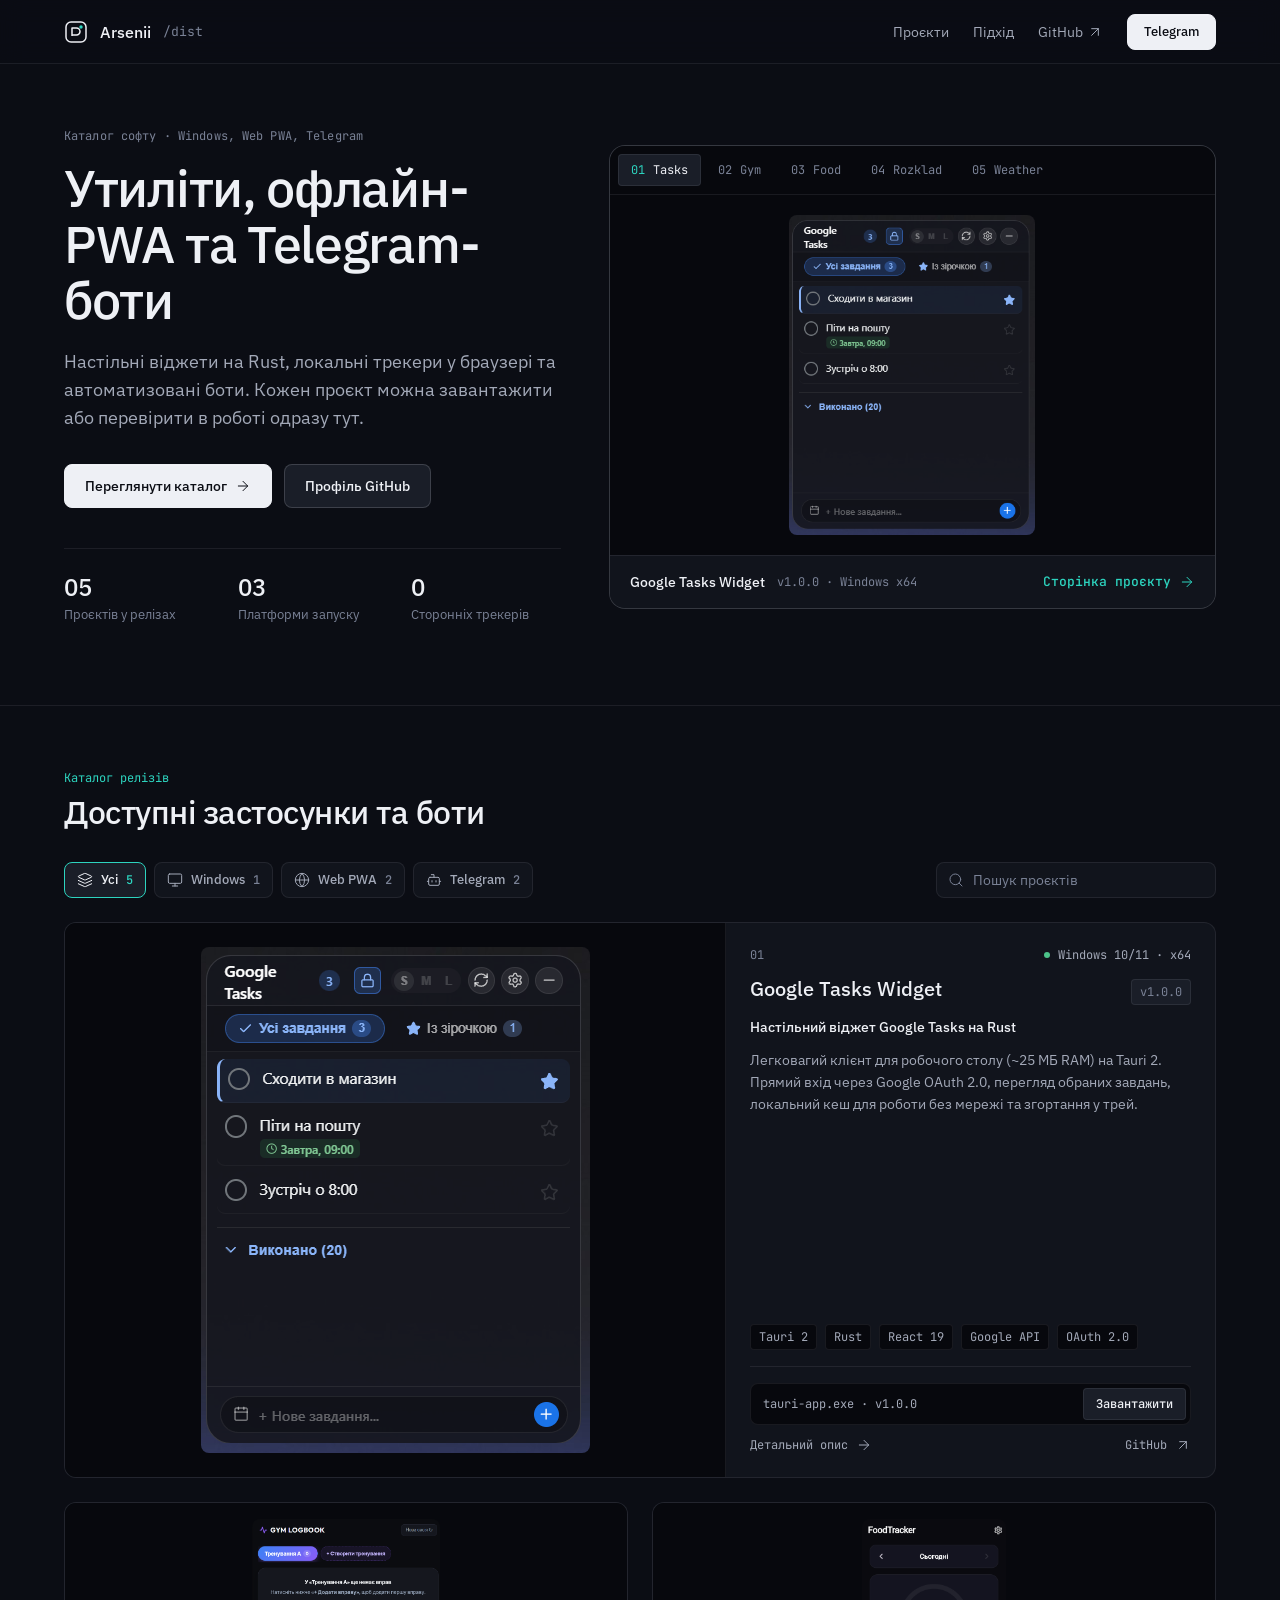
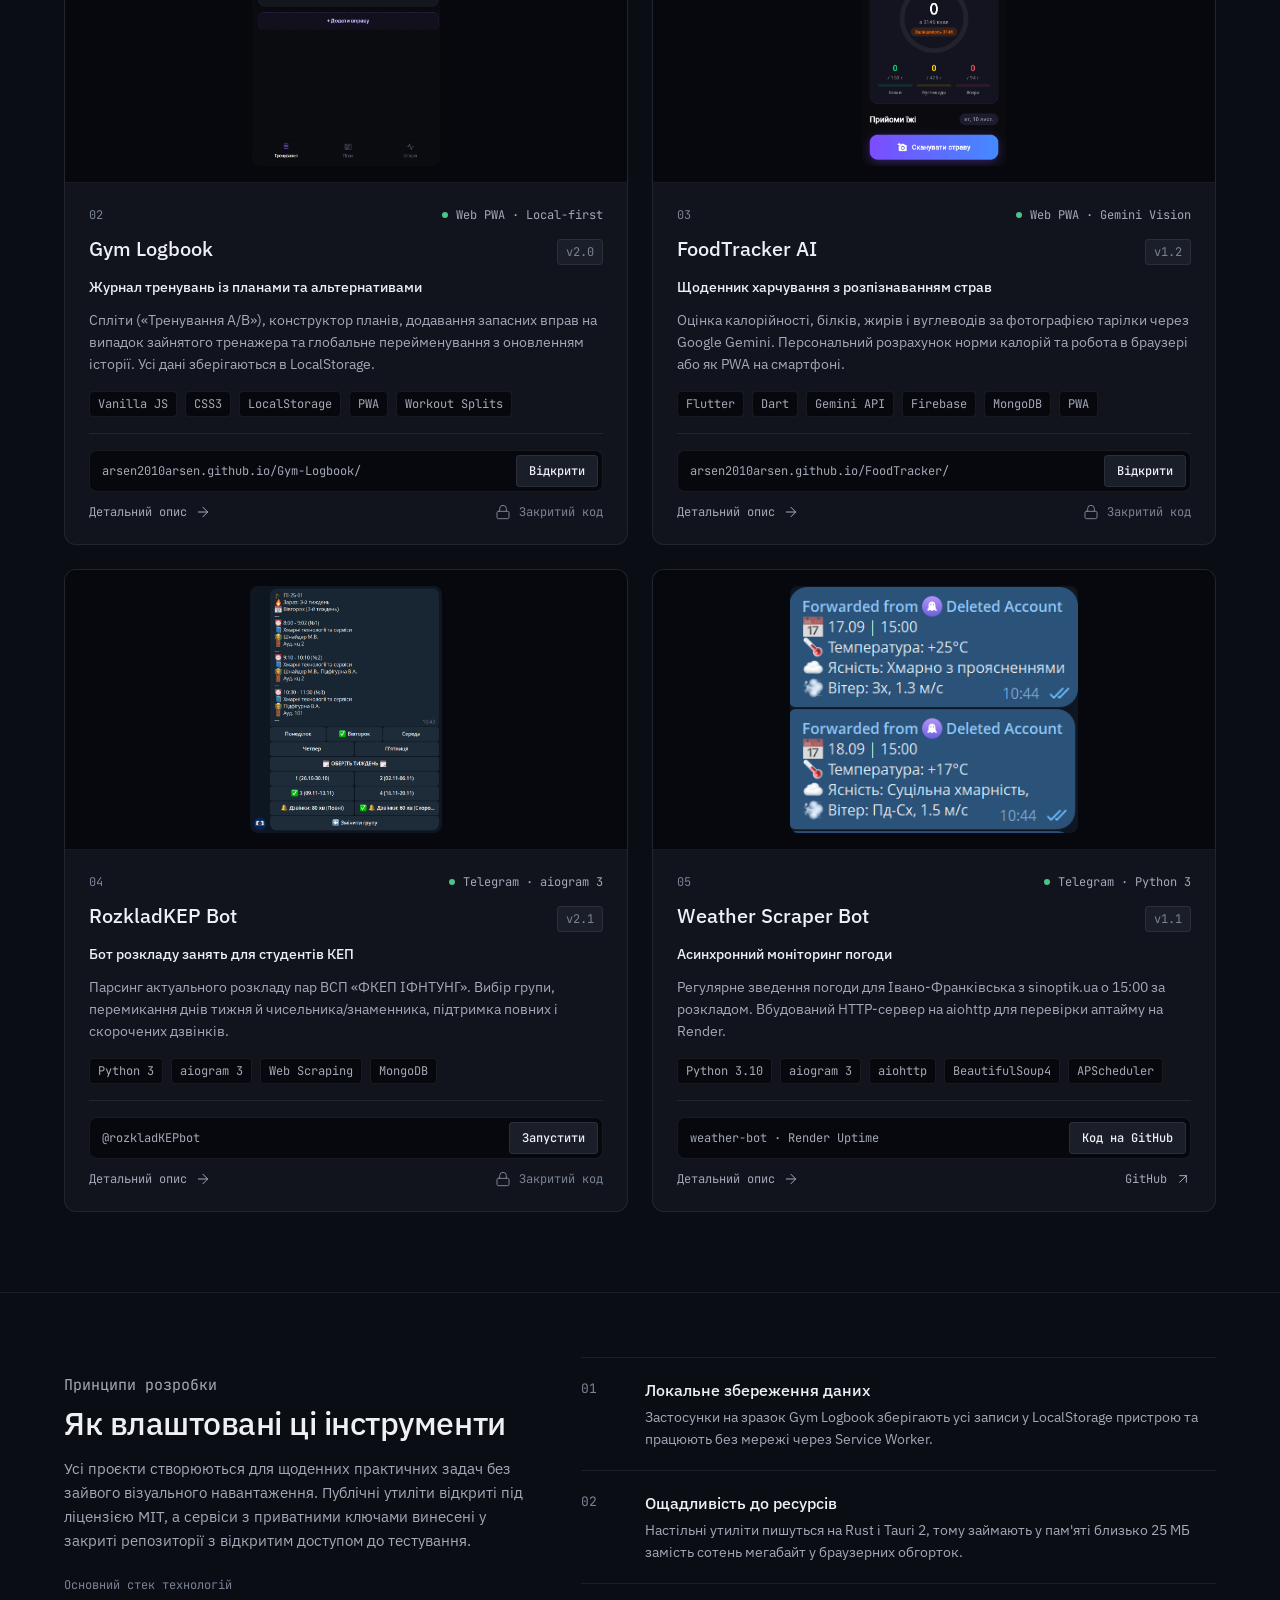
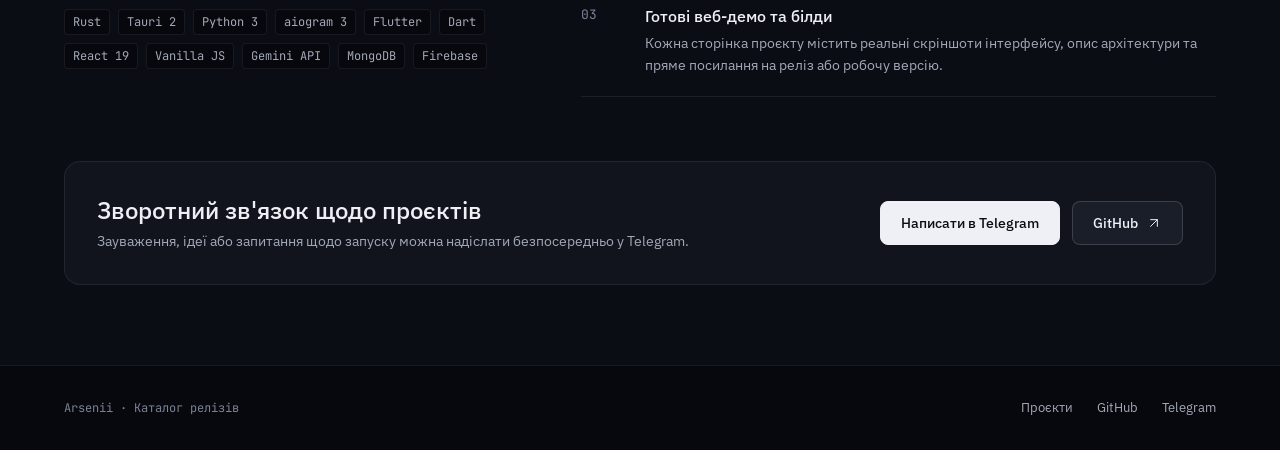
==== commit ac9b60aa: "chore: clean hero title and footer text" ====
--- a/index.html
+++ b/index.html
@@ -50,7 +50,7 @@
       <div class="container hero-grid">
         <div class="hero-copy">
           <p class="hero-meta">Каталог софту · Windows, Web PWA, Telegram</p>
-          <h1 class="hero-title">Утиліти, офлайн-PWA та Telegram-боти Арсенія</h1>
+          <h1 class="hero-title">Утиліти, офлайн-PWA та Telegram-боти</h1>
           <p class="hero-subtitle">
             Настільні віджети на Rust, локальні трекери у браузері та автоматизовані боти. Кожен проєкт можна завантажити або перевірити в роботі одразу тут.
           </p>
@@ -472,9 +472,7 @@
   <!-- FOOTER -->
   <footer class="site-footer">
     <div class="container footer-inner">
-      <p class="footer-note">
-        Arsenii · Каталог релізів · Інтерфейс за системою <a href="https://github.com/heydamir/unslop" target="_blank" rel="noopener">unslop by @heydamir</a> (CC BY 4.0)
-      </p>
+      <p class="footer-note">Arsenii · Каталог релізів</p>
       <div class="footer-links">
         <a href="#projects">Проєкти</a>
         <a href="https://github.com/arsen2010arsen" target="_blank" rel="noopener">GitHub</a>
